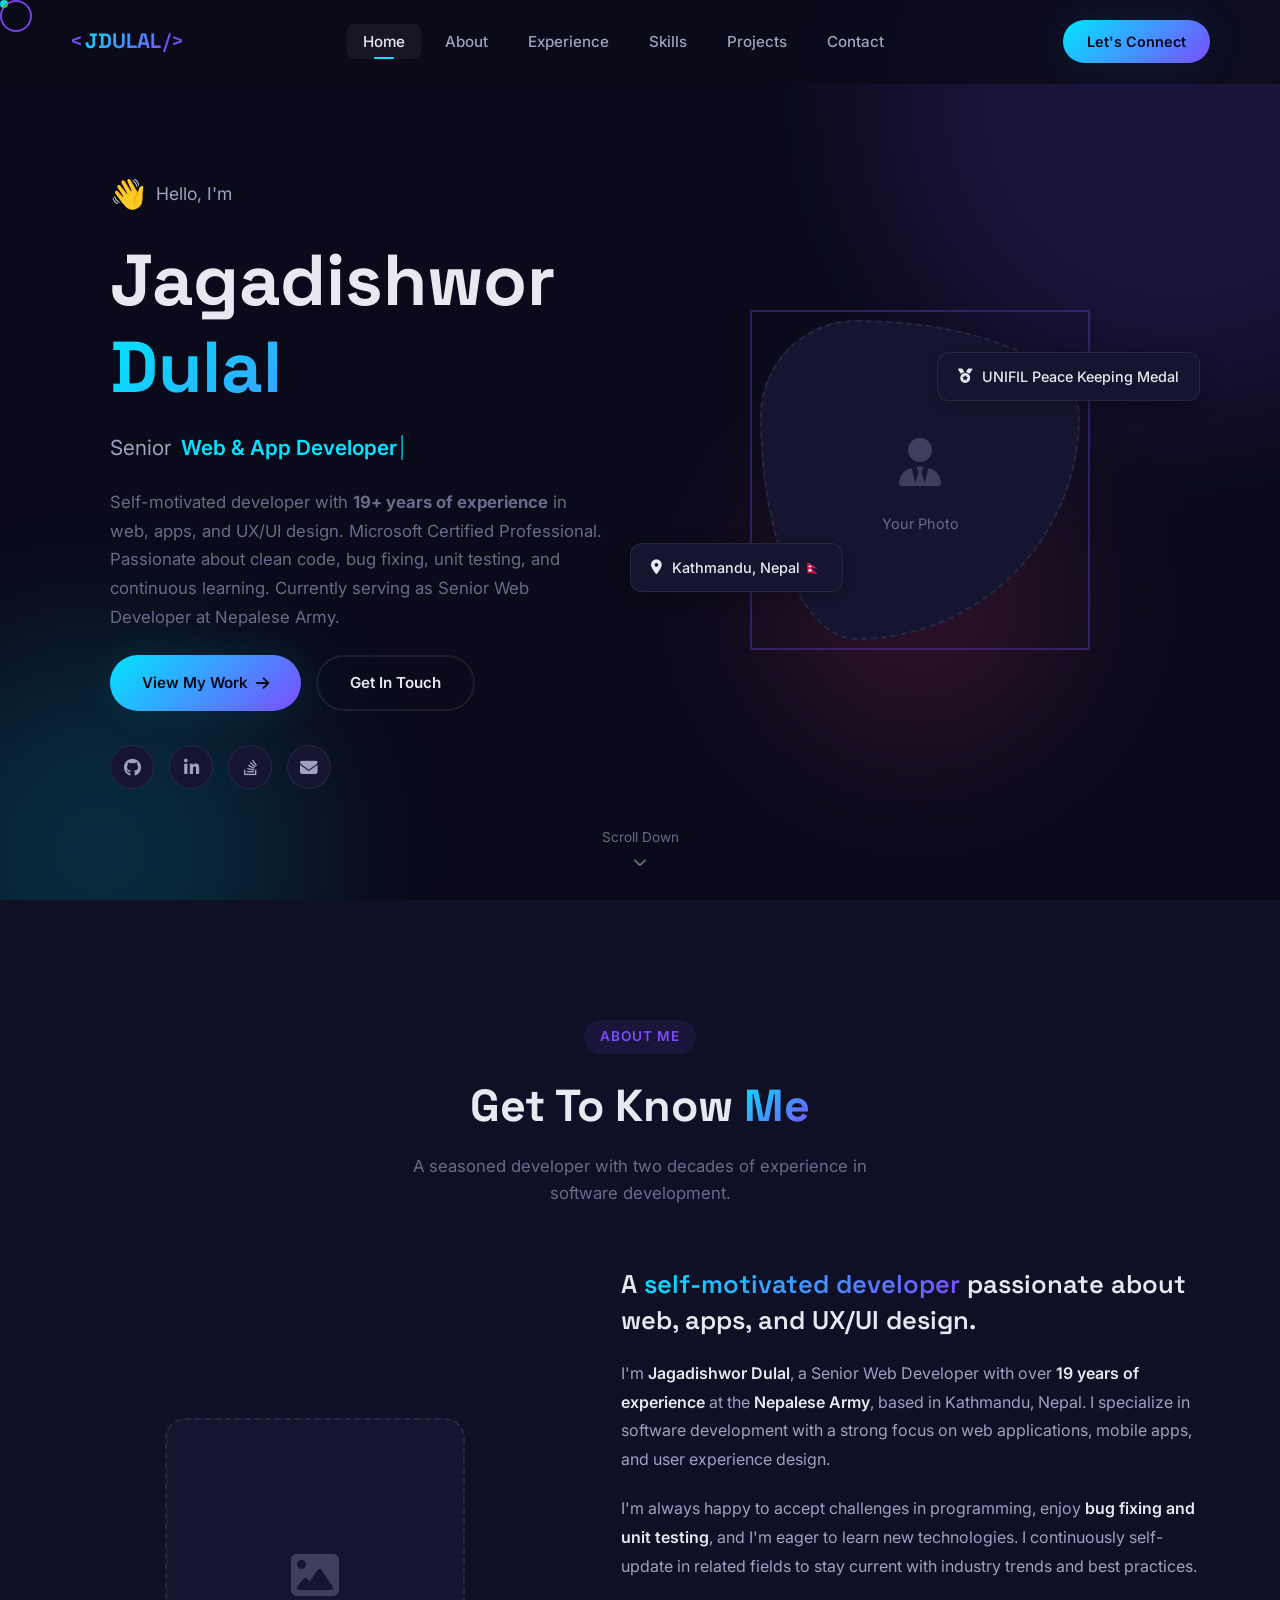
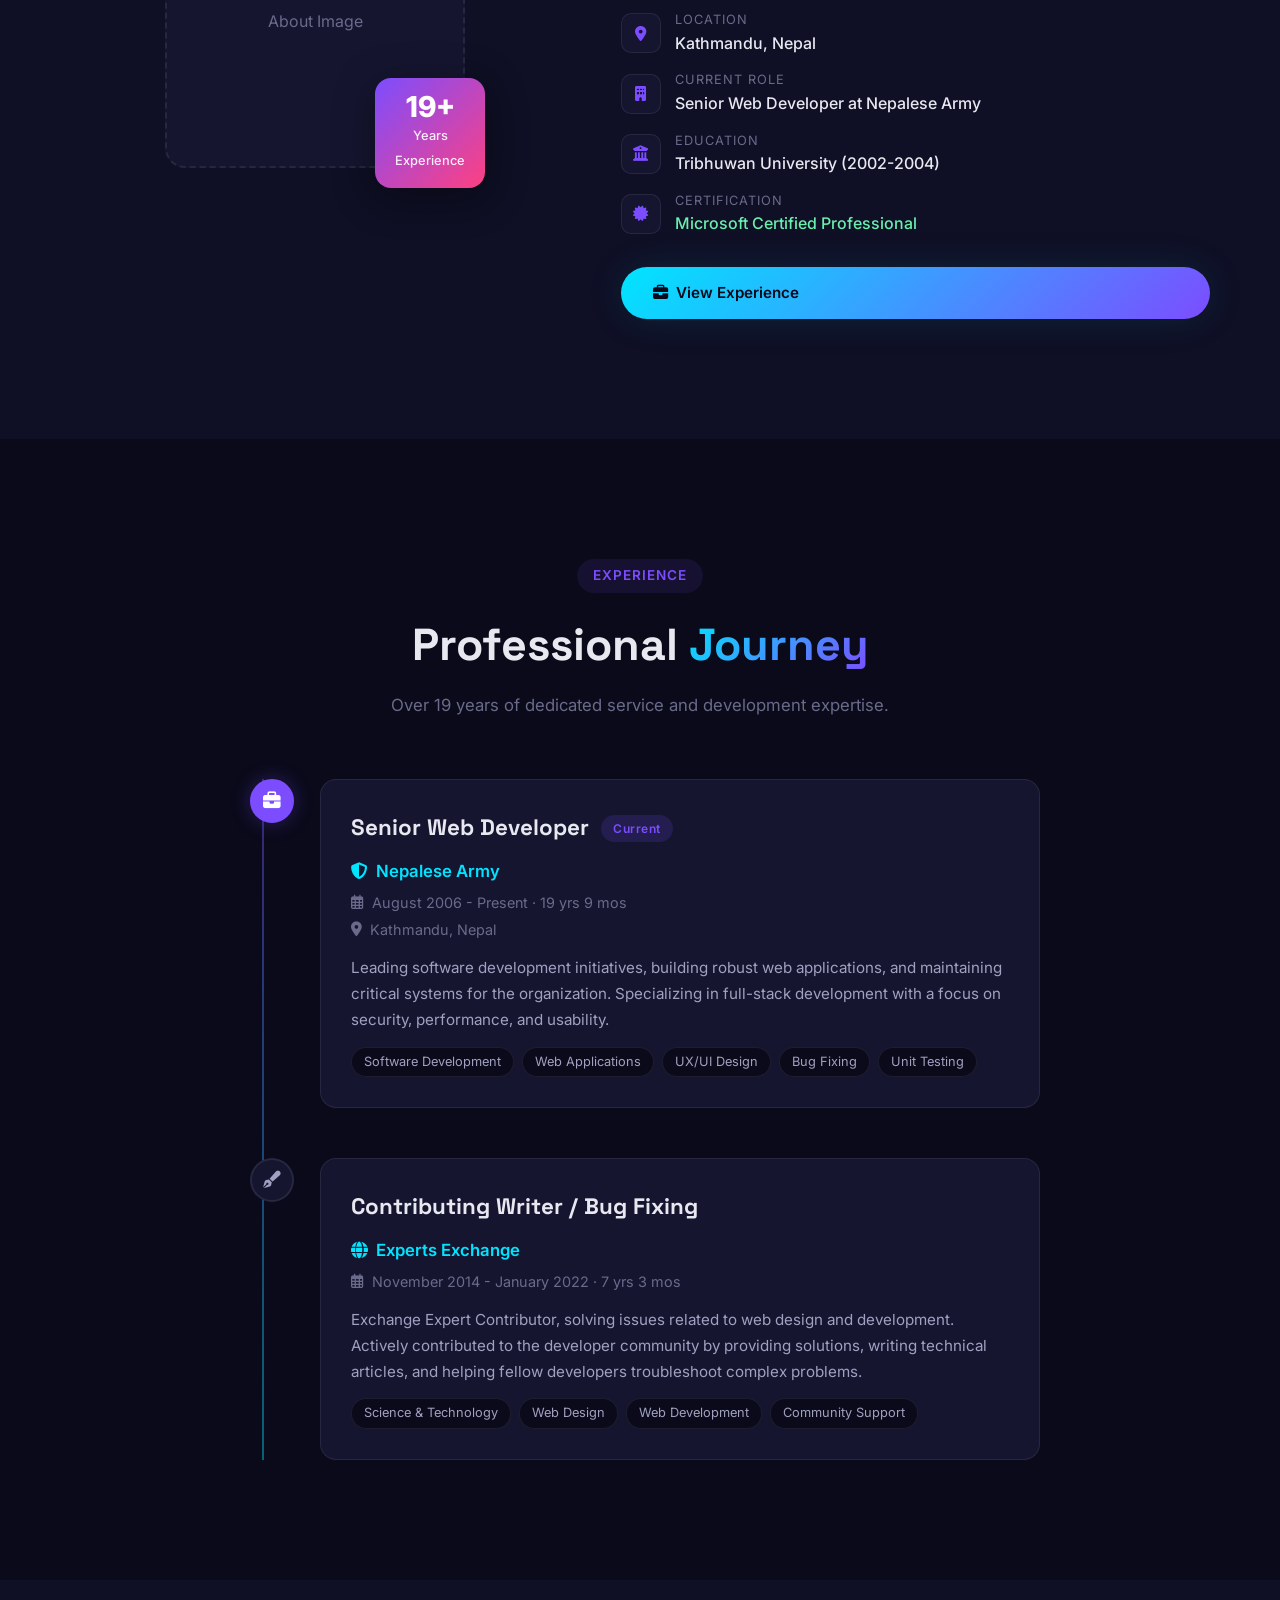
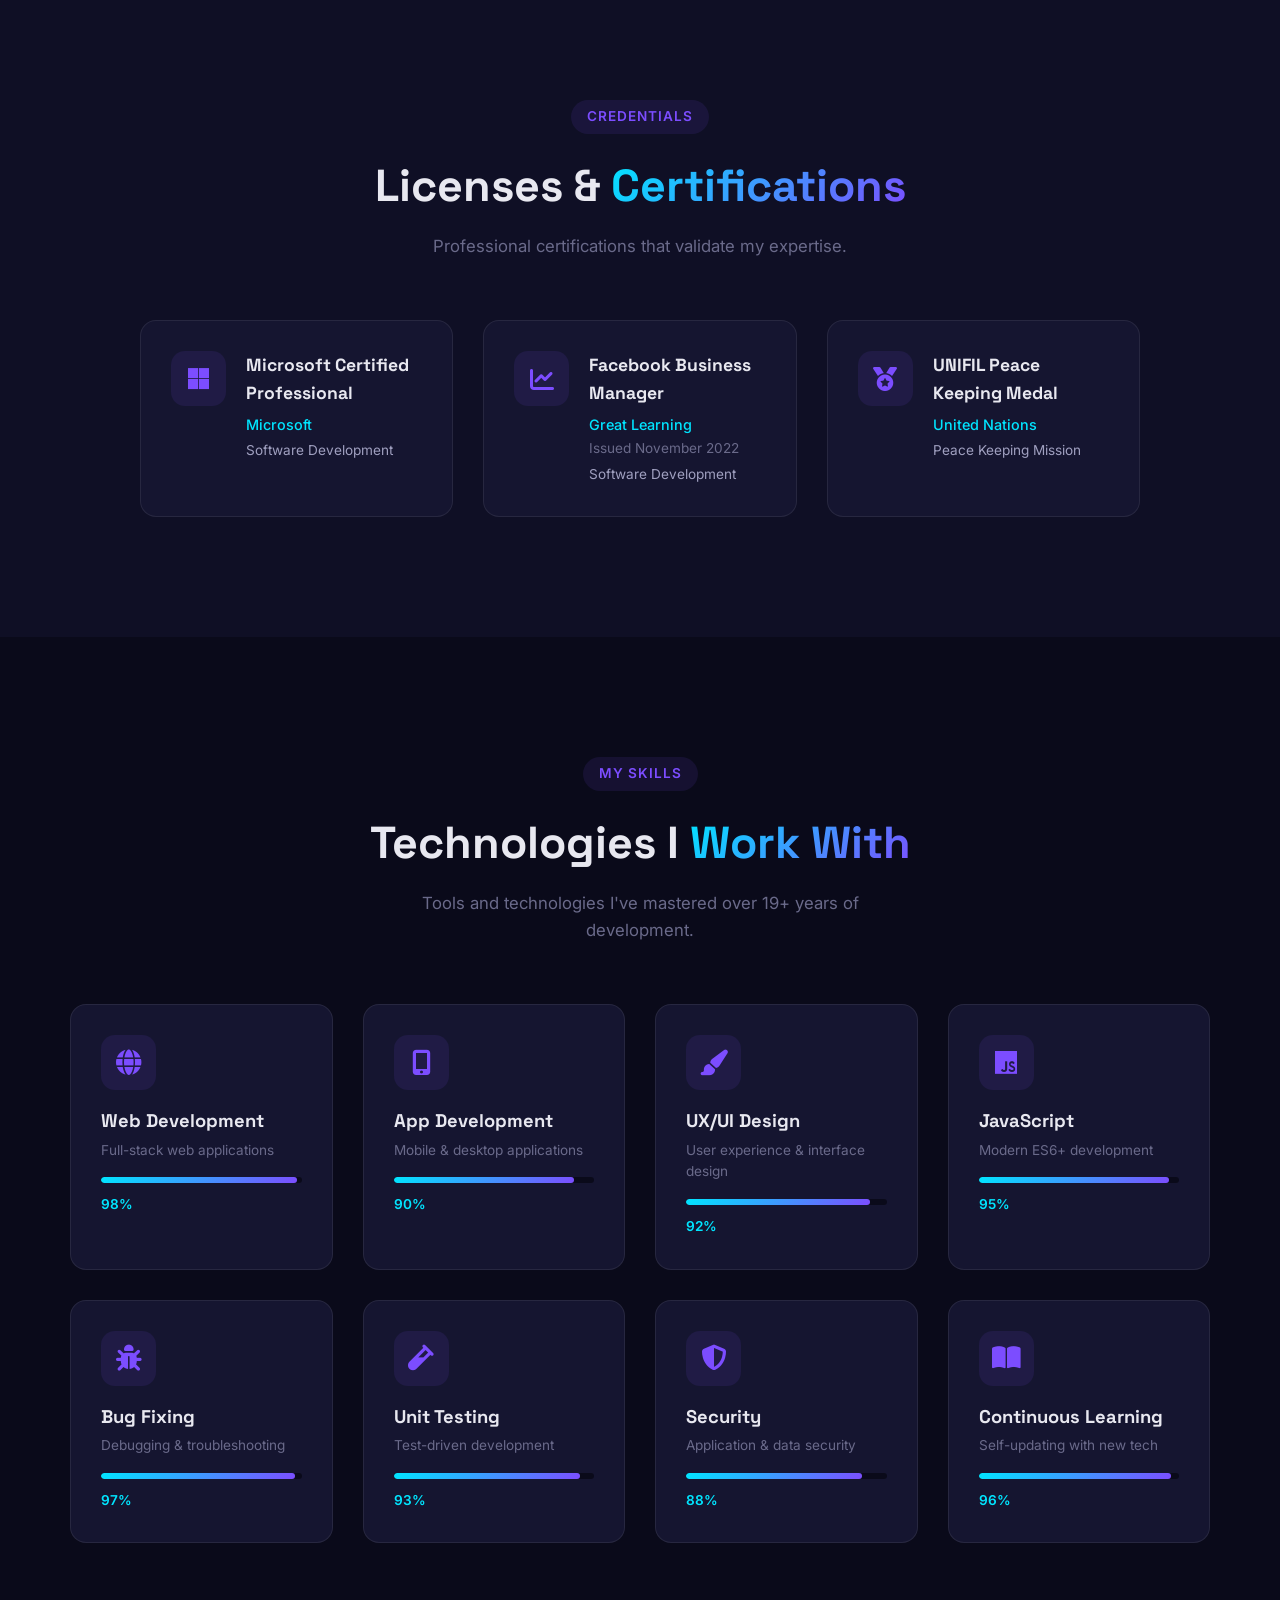
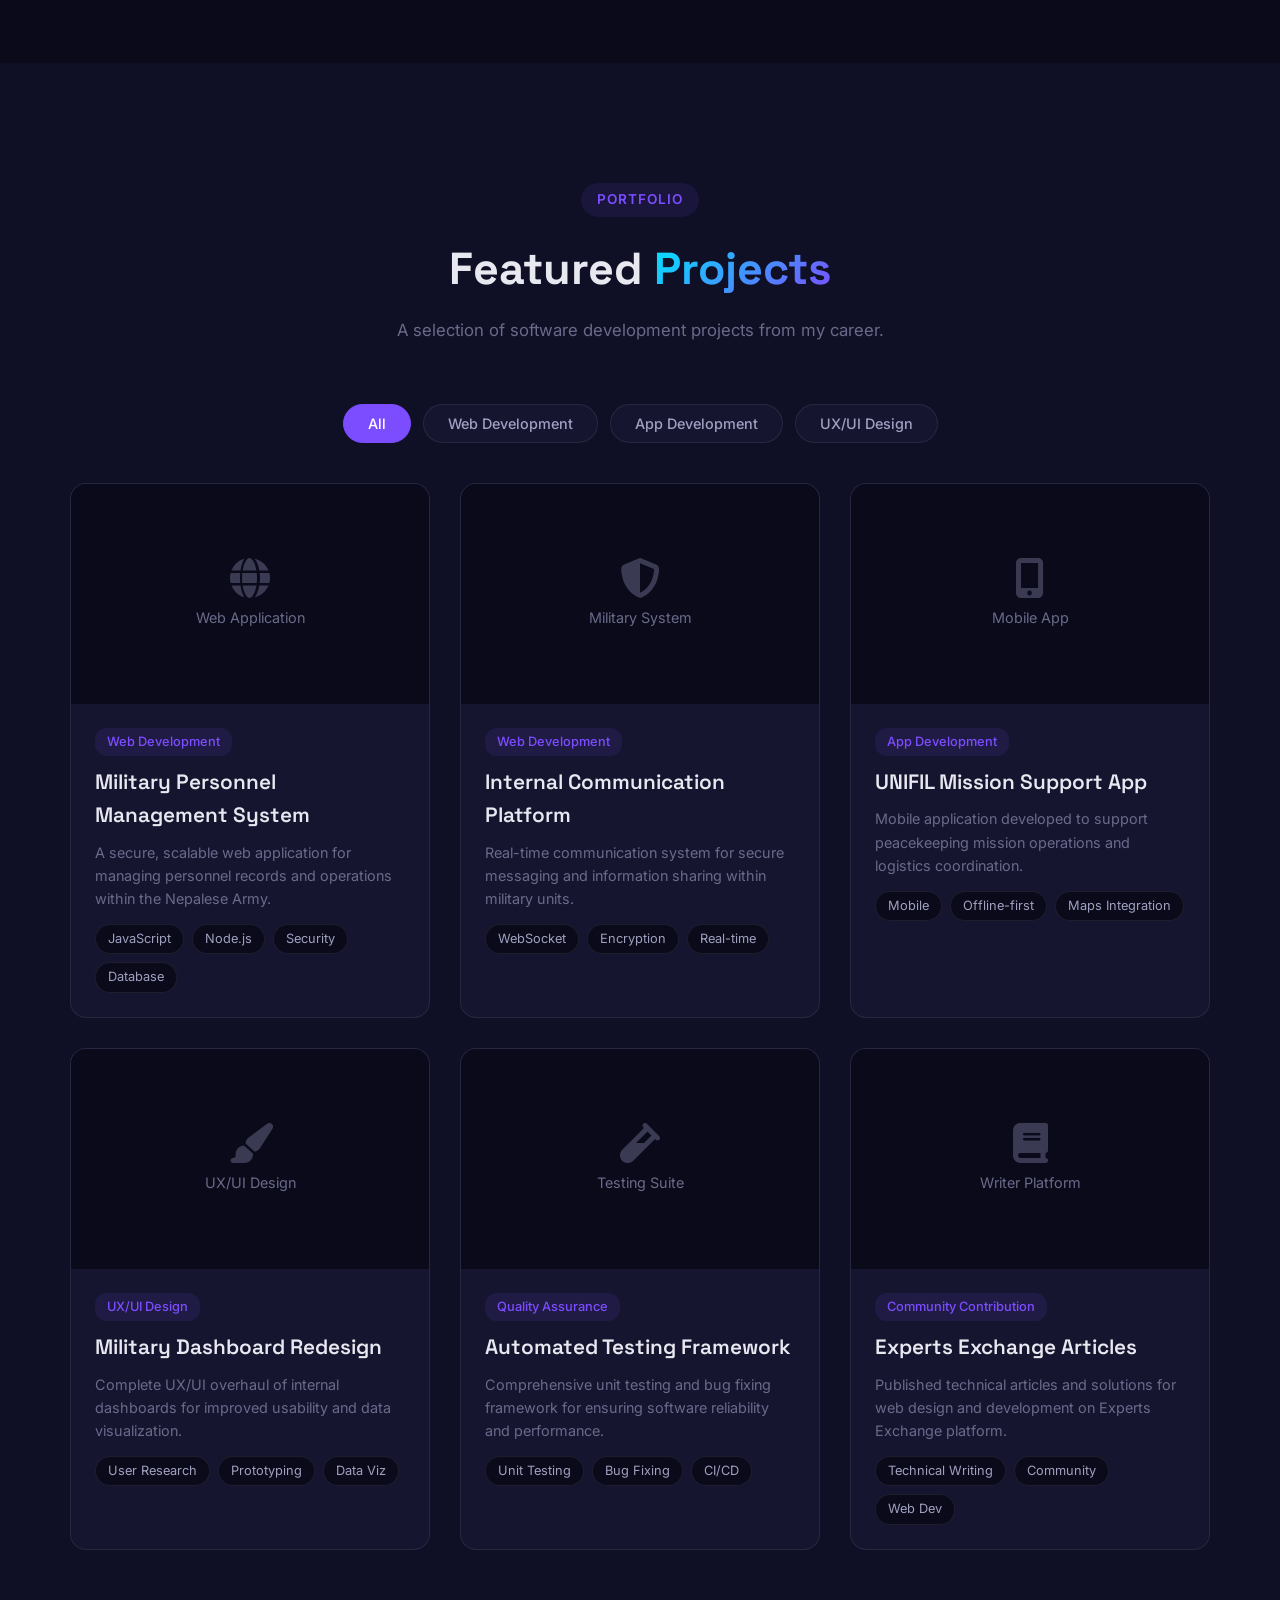
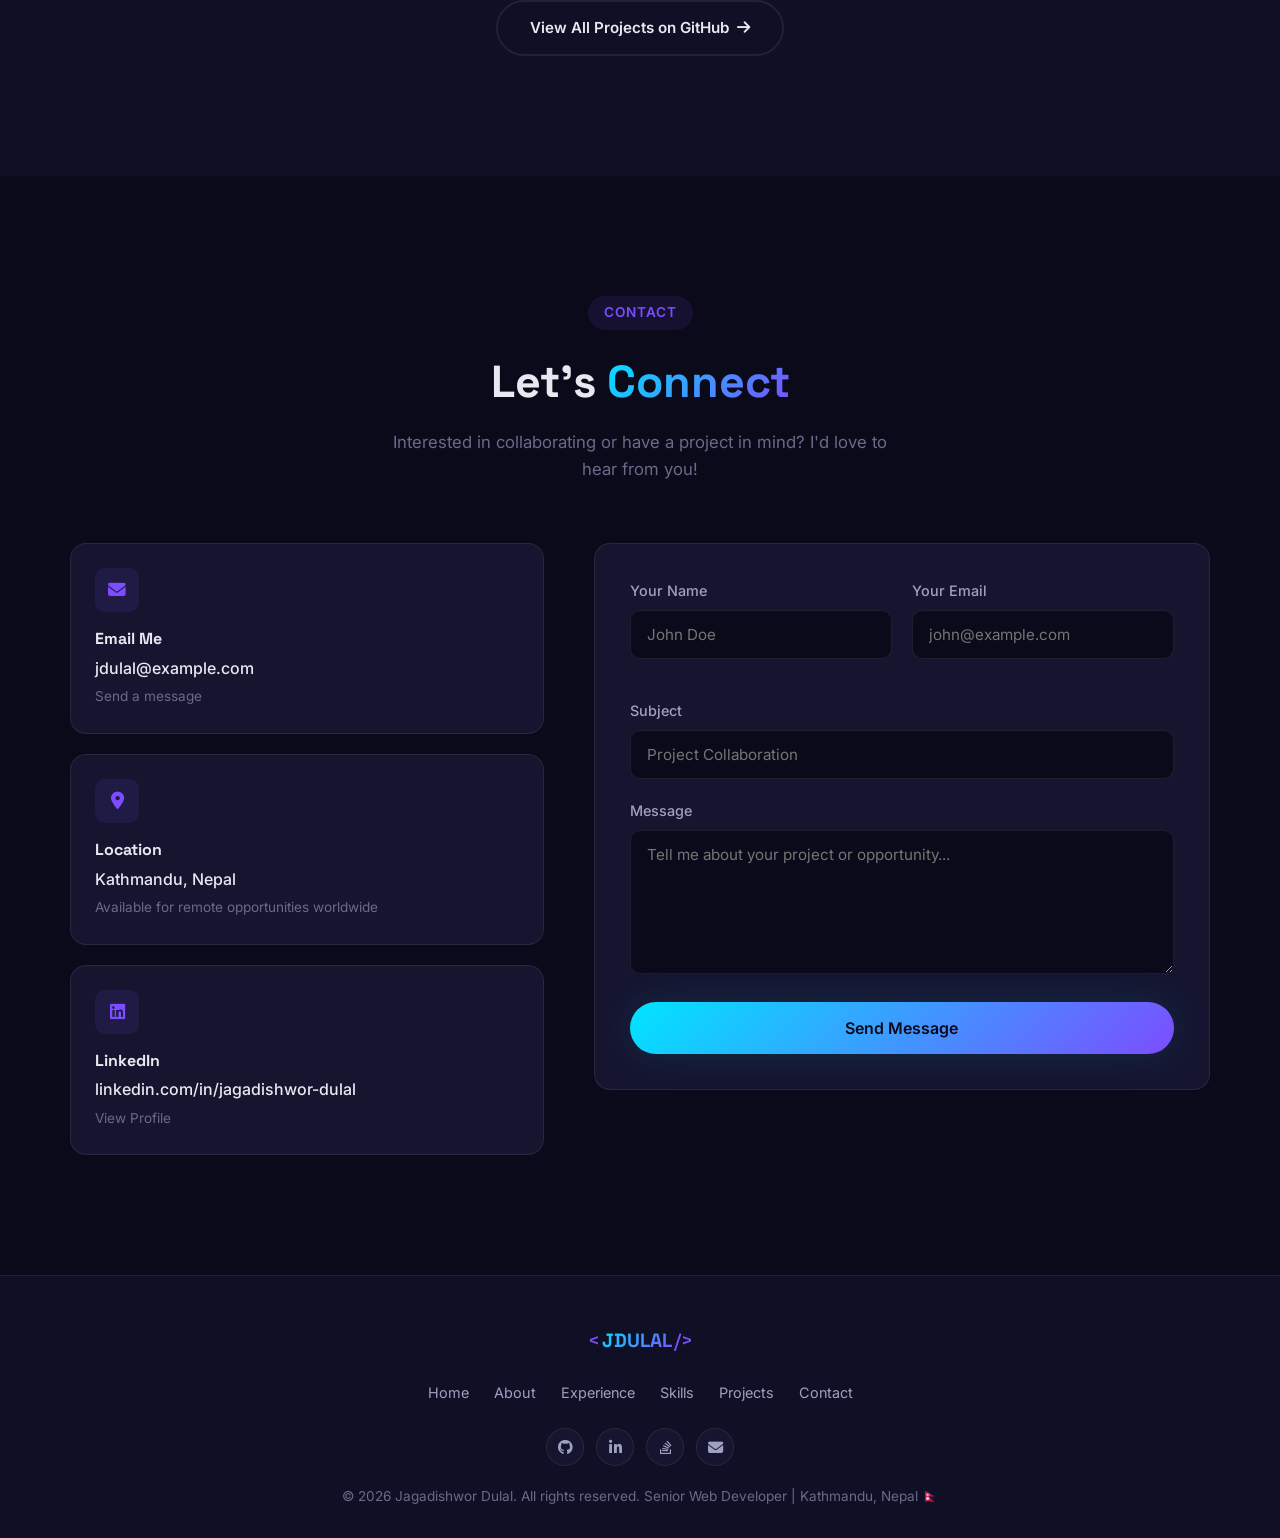
==== index.html @ dce8c9b1 "Works on going Ready for the Works" ====
<!DOCTYPE html>
<html lang="en">
<head>
    <meta charset="UTF-8">
    <meta name="viewport" content="width=device-width, initial-scale=1.0">
    
    <!-- ========== SEO META TAGS ========== -->
    <title>Jagadishwor Dulal - Senior Web Developer | Kathmandu, Nepal</title>
    <meta name="description" content="Jagadishwor Dulal is a Senior Web Developer with 19+ years of experience at Nepalese Army, specializing in web, apps, and UX/UI design. Microsoft Certified Professional. Based in Kathmandu, Nepal.">
    <meta name="keywords" content="Jagadishwor Dulal, Senior Web Developer, Nepalese Army, Kathmandu, Nepal, web developer, app developer, UX/UI design, Microsoft Certified, jdulal, JavaScript, React, bug fixing, unit testing">
    <meta name="author" content="Jagadishwor Dulal">
    <meta name="robots" content="index, follow">
    <link rel="canonical" href="https://jdulal.github.io/">

    <!-- Open Graph / Social Sharing -->
    <meta property="og:title" content="Jagadishwor Dulal - Senior Web Developer Portfolio">
    <meta property="og:description" content="19+ years experience in web & app development. Microsoft Certified Professional. Senior Web Developer at Nepalese Army. Based in Kathmandu, Nepal.">
    <meta property="og:type" content="website">
    <meta property="og:url" content="https://jdulal.github.io/">
    <meta property="og:image" content="https://jdulal.github.io/images/og-image.jpg">
    <meta property="og:image:width" content="1200">
    <meta property="og:image:height" content="630">
    <meta property="og:locale" content="en_US">

    <!-- Twitter Card -->
    <meta name="twitter:card" content="summary_large_image">
    <meta name="twitter:title" content="Jagadishwor Dulal - Senior Web Developer">
    <meta name="twitter:description" content="19+ years in web development. Microsoft Certified Professional. Open to new opportunities.">
    <meta name="twitter:image" content="https://jdulal.github.io/images/og-image.jpg">

    <!-- Favicon -->
    <link rel="icon" href="images/favicon.ico" type="image/x-icon">
    <link rel="apple-touch-icon" href="images/apple-touch-icon.png">

    <!-- Google Fonts -->
    <link rel="preconnect" href="https://fonts.googleapis.com">
    <link rel="preconnect" href="https://fonts.gstatic.com" crossorigin>
    <link href="https://fonts.googleapis.com/css2?family=Inter:wght@300;400;500;600;700;800;900&family=Space+Grotesk:wght@400;500;600;700&display=swap" rel="stylesheet">
    <!-- Font Awesome Icons -->
    <link rel="stylesheet" href="https://cdnjs.cloudflare.com/ajax/libs/font-awesome/6.5.1/css/all.min.css">
    <!-- Main Stylesheet -->
    <link rel="stylesheet" href="css/style.css">

    <!-- ========== STRUCTURED DATA (JSON-LD) ========== -->
    <script type="application/ld+json">
        {
            "@context": "https://schema.org",
            "@type": "Person",
            "name": "Jagadishwor Dulal",
            "alternateName": "jdulal",
            "jobTitle": "Senior Web Developer",
            "url": "https://jdulal.github.io",
            "sameAs": [
                "https://github.com/jdulal",
                "https://linkedin.com/in/jagadishwor-dulal"
            ],
            "description": "Self-motivated web/apps developer with 19+ years of experience at Nepalese Army. Microsoft Certified Professional specializing in web, apps, and UX/UI design.",
            "address": {
                "@type": "PostalAddress",
                "addressLocality": "Kathmandu",
                "addressCountry": "Nepal"
            },
            "alumniOf": {
                "@type": "CollegeOrUniversity",
                "name": "Tribhuwan University"
            },
            "worksFor": {
                "@type": "Organization",
                "name": "Nepalese Army"
            },
            "hasCredential": [
                {
                    "@type": "EducationalOccupationalCredential",
                    "name": "Microsoft Certified Professional"
                }
            ]
        }
    </script>
</head>
<body>
    <!-- ========== CUSTOM CURSOR ========== -->
    <div class="cursor"></div>
    <div class="cursor-follower"></div>

    <!-- ========== NAVIGATION ========== -->
    <nav class="navbar" id="navbar" aria-label="Main navigation">
        <div class="nav-container">
            <a href="#home" class="nav-logo" aria-label="Jagadishwor Dulal Portfolio Home">
                <span class="logo-bracket">&lt;</span>
                <span class="logo-text">JDULAL</span>
                <span class="logo-bracket">/&gt;</span>
            </a>
            <ul class="nav-menu" id="navMenu" role="menubar">
                <li class="nav-item" role="none"><a href="#home" class="nav-link active" role="menuitem">Home</a></li>
                <li class="nav-item" role="none"><a href="#about" class="nav-link" role="menuitem">About</a></li>
                <li class="nav-item" role="none"><a href="#experience" class="nav-link" role="menuitem">Experience</a></li>
                <li class="nav-item" role="none"><a href="#skills" class="nav-link" role="menuitem">Skills</a></li>
                <li class="nav-item" role="none"><a href="#projects" class="nav-link" role="menuitem">Projects</a></li>
                <li class="nav-item" role="none"><a href="#contact" class="nav-link" role="menuitem">Contact</a></li>
            </ul>
            <a href="#contact" class="nav-cta">Let's Connect</a>
            <div class="hamburger" id="hamburger" aria-label="Toggle menu" role="button" tabindex="0">
                <span class="bar"></span>
                <span class="bar"></span>
                <span class="bar"></span>
            </div>
        </div>
    </nav>

    <!-- ========== HERO SECTION ========== -->
    <section class="hero" id="home" aria-label="Introduction">
        <div class="hero-bg-shapes">
            <div class="shape shape-1"></div>
            <div class="shape shape-2"></div>
            <div class="shape shape-3"></div>
        </div>
        <div class="hero-container">
            <div class="hero-content">
                <div class="hero-greeting">
                    <span class="wave-emoji">👋</span> Hello, I'm
                </div>
                <h1 class="hero-title">
                    <span class="title-line">Jagadishwor</span>
                    <span class="title-accent">Dulal</span>
                </h1>
                <div class="hero-role">
                    <span class="role-prefix">Senior</span>
                    <div class="typewriter-wrapper">
                        <span class="typewriter-text" id="typewriter">Web & App Developer</span>
                        <span class="typewriter-cursor">|</span>
                    </div>
                </div>
                <p class="hero-description">
                    Self-motivated developer with <strong>19+ years of experience</strong> in web, apps, and UX/UI design. 
                    Microsoft Certified Professional. Passionate about clean code, bug fixing, unit testing, and 
                    continuous learning. Currently serving as Senior Web Developer at Nepalese Army.
                </p>
                <div class="hero-buttons">
                    <a href="#projects" class="btn btn-primary">
                        View My Work
                        <i class="fas fa-arrow-right" aria-hidden="true"></i>
                    </a>
                    <a href="#contact" class="btn btn-outline">
                        Get In Touch
                    </a>
                </div>
                <div class="hero-social">
                    <a href="https://github.com/jdulal" class="social-link" aria-label="GitHub Profile" target="_blank" rel="noopener noreferrer"><i class="fab fa-github"></i></a>
                    <a href="https://linkedin.com/in/jagadishwor-dulal" class="social-link" aria-label="LinkedIn Profile" target="_blank" rel="noopener noreferrer"><i class="fab fa-linkedin-in"></i></a>
                    <a href="https://stackoverflow.com/users/jdulal" class="social-link" aria-label="Stack Overflow Profile" target="_blank" rel="noopener noreferrer"><i class="fab fa-stack-overflow"></i></a>
                    <a href="mailto:jdulal@example.com" class="social-link" aria-label="Email"><i class="fas fa-envelope"></i></a>
                </div>
            </div>
            <div class="hero-visual">
                <div class="hero-image-wrapper">
                    <div class="hero-image-placeholder">
                        <!-- Replace with your professional photo -->
                        <div class="placeholder-icon" aria-hidden="true">
                            <i class="fas fa-user-tie"></i>
                        </div>
                        <p class="placeholder-text">Your Photo</p>
                    </div>
                    <div class="hero-image-border"></div>
                </div>
                <div class="floating-card card-1" aria-hidden="true">
                    <i class="fas fa-medal"></i>
                    <span>UNIFIL Peace Keeping Medal</span>
                </div>
                <div class="floating-card card-2" aria-hidden="true">
                    <i class="fas fa-map-marker-alt"></i>
                    <span>Kathmandu, Nepal 🇳🇵</span>
                </div>
            </div>
        </div>
        <a href="#about" class="scroll-indicator" aria-label="Scroll to About section">
            <span>Scroll Down</span>
            <i class="fas fa-chevron-down" aria-hidden="true"></i>
        </a>
    </section>

    <!-- ========== ABOUT SECTION ========== -->
    <section class="about" id="about" aria-label="About Jagadishwor Dulal">
        <div class="section-container">
            <div class="section-header">
                <span class="section-tag">About Me</span>
                <h2 class="section-title">Get To Know <span class="highlight">Me</span></h2>
                <p class="section-subtitle">A seasoned developer with two decades of experience in software development.</p>
            </div>
            <div class="about-content">
                <div class="about-visual">
                    <div class="about-image-wrapper">
                        <div class="about-image-placeholder">
                            <!-- Add your photo: <img src="images/about-me.jpg" alt="Jagadishwor Dulal - Senior Web Developer"> -->
                            <i class="fas fa-image" aria-hidden="true"></i>
                            <span>About Image</span>
                        </div>
                        <div class="about-experience-badge" aria-label="19+ years of experience">
                            <span class="exp-number">19+</span>
                            <span class="exp-label">Years<br>Experience</span>
                        </div>
                    </div>
                </div>
                <div class="about-text">
                    <h3 class="about-heading">
                        A <span class="highlight">self-motivated developer</span> passionate about web, apps, and UX/UI design.
                    </h3>
                    <p class="about-paragraph">
                        I'm <strong>Jagadishwor Dulal</strong>, a Senior Web Developer with over <strong>19 years of experience</strong> 
                        at the <strong>Nepalese Army</strong>, based in Kathmandu, Nepal. I specialize in software development 
                        with a strong focus on web applications, mobile apps, and user experience design.
                    </p>
                    <p class="about-paragraph">
                        I'm always happy to accept challenges in programming, enjoy <strong>bug fixing and unit testing</strong>, 
                        and I'm eager to learn new technologies. I continuously self-update in related fields to stay 
                        current with industry trends and best practices.
                    </p>
                    <div class="about-details">
                        <div class="detail-item">
                            <i class="fas fa-map-marker-alt" aria-hidden="true"></i>
                            <div>
                                <span class="detail-label">Location</span>
                                <span class="detail-value">Kathmandu, Nepal</span>
                            </div>
                        </div>
                        <div class="detail-item">
                            <i class="fas fa-building" aria-hidden="true"></i>
                            <div>
                                <span class="detail-label">Current Role</span>
                                <span class="detail-value">Senior Web Developer at Nepalese Army</span>
                            </div>
                        </div>
                        <div class="detail-item">
                            <i class="fas fa-university" aria-hidden="true"></i>
                            <div>
                                <span class="detail-label">Education</span>
                                <span class="detail-value">Tribhuwan University (2002-2004)</span>
                            </div>
                        </div>
                        <div class="detail-item">
                            <i class="fas fa-certificate" aria-hidden="true"></i>
                            <div>
                                <span class="detail-label">Certification</span>
                                <span class="detail-value available">Microsoft Certified Professional</span>
                            </div>
                        </div>
                    </div>
                    <a href="#experience" class="btn btn-primary">
                        <i class="fas fa-briefcase" aria-hidden="true"></i> View Experience
                    </a>
                </div>
            </div>
        </div>
    </section>

    <!-- ========== EXPERIENCE SECTION ========== -->
    <section class="experience-section" id="experience" aria-label="Professional experience">
        <div class="section-container">
            <div class="section-header">
                <span class="section-tag">Experience</span>
                <h2 class="section-title">Professional <span class="highlight">Journey</span></h2>
                <p class="section-subtitle">Over 19 years of dedicated service and development expertise.</p>
            </div>
            <div class="experience-timeline">
                <!-- Current Role -->
                <div class="timeline-item">
                    <div class="timeline-marker current">
                        <i class="fas fa-briefcase"></i>
                    </div>
                    <div class="timeline-content">
                        <div class="timeline-header">
                            <h3>Senior Web Developer</h3>
                            <span class="timeline-badge current-badge">Current</span>
                        </div>
                        <p class="timeline-company"><i class="fas fa-shield-alt"></i> Nepalese Army</p>
                        <p class="timeline-date"><i class="far fa-calendar-alt"></i> August 2006 - Present · 19 yrs 9 mos</p>
                        <p class="timeline-location"><i class="fas fa-map-marker-alt"></i> Kathmandu, Nepal</p>
                        <p class="timeline-description">
                            Leading software development initiatives, building robust web applications, 
                            and maintaining critical systems for the organization. Specializing in full-stack 
                            development with a focus on security, performance, and usability.
                        </p>
                        <div class="timeline-tags">
                            <span>Software Development</span>
                            <span>Web Applications</span>
                            <span>UX/UI Design</span>
                            <span>Bug Fixing</span>
                            <span>Unit Testing</span>
                        </div>
                    </div>
                </div>
                
                <!-- Volunteering -->
                <div class="timeline-item">
                    <div class="timeline-marker">
                        <i class="fas fa-pen-fancy"></i>
                    </div>
                    <div class="timeline-content">
                        <div class="timeline-header">
                            <h3>Contributing Writer / Bug Fixing</h3>
                        </div>
                        <p class="timeline-company"><i class="fas fa-globe"></i> Experts Exchange</p>
                        <p class="timeline-date"><i class="far fa-calendar-alt"></i> November 2014 - January 2022 · 7 yrs 3 mos</p>
                        <p class="timeline-description">
                            Exchange Expert Contributor, solving issues related to web design and development. 
                            Actively contributed to the developer community by providing solutions, writing 
                            technical articles, and helping fellow developers troubleshoot complex problems.
                        </p>
                        <div class="timeline-tags">
                            <span>Science & Technology</span>
                            <span>Web Design</span>
                            <span>Web Development</span>
                            <span>Community Support</span>
                        </div>
                    </div>
                </div>
            </div>
        </div>
    </section>

    <!-- ========== CERTIFICATIONS SECTION ========== -->
    <section class="certifications" id="certifications" aria-label="Certifications">
        <div class="section-container">
            <div class="section-header">
                <span class="section-tag">Credentials</span>
                <h2 class="section-title">Licenses & <span class="highlight">Certifications</span></h2>
                <p class="section-subtitle">Professional certifications that validate my expertise.</p>
            </div>
            <div class="cert-grid">
                <div class="cert-card">
                    <div class="cert-icon">
                        <i class="fab fa-microsoft"></i>
                    </div>
                    <div class="cert-info">
                        <h4>Microsoft Certified Professional</h4>
                        <p class="cert-issuer">Microsoft</p>
                        <p class="cert-domain">Software Development</p>
                    </div>
                </div>
                <div class="cert-card">
                    <div class="cert-icon">
                        <i class="fas fa-chart-line"></i>
                    </div>
                    <div class="cert-info">
                        <h4>Facebook Business Manager</h4>
                        <p class="cert-issuer">Great Learning</p>
                        <p class="cert-date">Issued November 2022</p>
                        <p class="cert-domain">Software Development</p>
                    </div>
                </div>
                <div class="cert-card">
                    <div class="cert-icon">
                        <i class="fas fa-medal"></i>
                    </div>
                    <div class="cert-info">
                        <h4>UNIFIL Peace Keeping Medal</h4>
                        <p class="cert-issuer">United Nations</p>
                        <p class="cert-domain">Peace Keeping Mission</p>
                    </div>
                </div>
            </div>
        </div>
    </section>

    <!-- ========== SKILLS SECTION ========== -->
    <section class="skills" id="skills" aria-label="Technical skills">
        <div class="section-container">
            <div class="section-header">
                <span class="section-tag">My Skills</span>
                <h2 class="section-title">Technologies I <span class="highlight">Work With</span></h2>
                <p class="section-subtitle">Tools and technologies I've mastered over 19+ years of development.</p>
            </div>
            <div class="skills-grid">
                <div class="skill-card">
                    <div class="skill-icon"><i class="fas fa-globe" aria-hidden="true"></i></div>
                    <h4>Web Development</h4>
                    <p>Full-stack web applications</p>
                    <div class="skill-bar"><div class="skill-fill" data-width="98%" role="progressbar" aria-valuenow="98" aria-valuemin="0" aria-valuemax="100"></div></div>
                    <span class="skill-percent">98%</span>
                </div>
                <div class="skill-card">
                    <div class="skill-icon"><i class="fas fa-mobile-alt" aria-hidden="true"></i></div>
                    <h4>App Development</h4>
                    <p>Mobile & desktop applications</p>
                    <div class="skill-bar"><div class="skill-fill" data-width="90%" role="progressbar" aria-valuenow="90" aria-valuemin="0" aria-valuemax="100"></div></div>
                    <span class="skill-percent">90%</span>
                </div>
                <div class="skill-card">
                    <div class="skill-icon"><i class="fas fa-paint-brush" aria-hidden="true"></i></div>
                    <h4>UX/UI Design</h4>
                    <p>User experience & interface design</p>
                    <div class="skill-bar"><div class="skill-fill" data-width="92%" role="progressbar" aria-valuenow="92" aria-valuemin="0" aria-valuemax="100"></div></div>
                    <span class="skill-percent">92%</span>
                </div>
                <div class="skill-card">
                    <div class="skill-icon"><i class="fab fa-js" aria-hidden="true"></i></div>
                    <h4>JavaScript</h4>
                    <p>Modern ES6+ development</p>
                    <div class="skill-bar"><div class="skill-fill" data-width="95%" role="progressbar" aria-valuenow="95" aria-valuemin="0" aria-valuemax="100"></div></div>
                    <span class="skill-percent">95%</span>
                </div>
                <div class="skill-card">
                    <div class="skill-icon"><i class="fas fa-bug" aria-hidden="true"></i></div>
                    <h4>Bug Fixing</h4>
                    <p>Debugging & troubleshooting</p>
                    <div class="skill-bar"><div class="skill-fill" data-width="97%" role="progressbar" aria-valuenow="97" aria-valuemin="0" aria-valuemax="100"></div></div>
                    <span class="skill-percent">97%</span>
                </div>
                <div class="skill-card">
                    <div class="skill-icon"><i class="fas fa-vial" aria-hidden="true"></i></div>
                    <h4>Unit Testing</h4>
                    <p>Test-driven development</p>
                    <div class="skill-bar"><div class="skill-fill" data-width="93%" role="progressbar" aria-valuenow="93" aria-valuemin="0" aria-valuemax="100"></div></div>
                    <span class="skill-percent">93%</span>
                </div>
                <div class="skill-card">
                    <div class="skill-icon"><i class="fas fa-shield-alt" aria-hidden="true"></i></div>
                    <h4>Security</h4>
                    <p>Application & data security</p>
                    <div class="skill-bar"><div class="skill-fill" data-width="88%" role="progressbar" aria-valuenow="88" aria-valuemin="0" aria-valuemax="100"></div></div>
                    <span class="skill-percent">88%</span>
                </div>
                <div class="skill-card">
                    <div class="skill-icon"><i class="fas fa-book-open" aria-hidden="true"></i></div>
                    <h4>Continuous Learning</h4>
                    <p>Self-updating with new tech</p>
                    <div class="skill-bar"><div class="skill-fill" data-width="96%" role="progressbar" aria-valuenow="96" aria-valuemin="0" aria-valuemax="100"></div></div>
                    <span class="skill-percent">96%</span>
                </div>
            </div>
        </div>
    </section>

    <!-- ========== PROJECTS SECTION ========== -->
    <section class="projects" id="projects" aria-label="Featured projects">
        <div class="section-container">
            <div class="section-header">
                <span class="section-tag">Portfolio</span>
                <h2 class="section-title">Featured <span class="highlight">Projects</span></h2>
                <p class="section-subtitle">A selection of software development projects from my career.</p>
            </div>
            <div class="project-filters" role="tablist" aria-label="Filter projects">
                <button class="filter-btn active" data-filter="all" role="tab" aria-selected="true">All</button>
                <button class="filter-btn" data-filter="web" role="tab" aria-selected="false">Web Development</button>
                <button class="filter-btn" data-filter="app" role="tab" aria-selected="false">App Development</button>
                <button class="filter-btn" data-filter="design" role="tab" aria-selected="false">UX/UI Design</button>
            </div>
            <div class="projects-grid">
                <!-- Project 1 -->
                <div class="project-card" data-category="web">
                    <div class="project-image">
                        <div class="project-placeholder">
                            <i class="fas fa-globe" aria-hidden="true"></i>
                            <span>Web Application</span>
                        </div>
                        <div class="project-overlay">
                            <div class="overlay-links">
                                <a href="https://github.com/jdulal" class="overlay-link" title="View on GitHub" target="_blank" rel="noopener noreferrer"><i class="fab fa-github"></i></a>
                                <a href="#" class="overlay-link" title="Live Demo"><i class="fas fa-external-link-alt"></i></a>
                            </div>
                        </div>
                    </div>
                    <div class="project-info">
                        <span class="project-category">Web Development</span>
                        <h3 class="project-title">Military Personnel Management System</h3>
                        <p class="project-desc">A secure, scalable web application for managing personnel records and operations within the Nepalese Army.</p>
                        <div class="project-tags">
                            <span>JavaScript</span><span>Node.js</span><span>Security</span><span>Database</span>
                        </div>
                    </div>
                </div>
                <!-- Project 2 -->
                <div class="project-card" data-category="web">
                    <div class="project-image">
                        <div class="project-placeholder">
                            <i class="fas fa-shield-alt" aria-hidden="true"></i>
                            <span>Military System</span>
                        </div>
                        <div class="project-overlay">
                            <div class="overlay-links">
                                <a href="https://github.com/jdulal" class="overlay-link" title="View on GitHub" target="_blank" rel="noopener noreferrer"><i class="fab fa-github"></i></a>
                            </div>
                        </div>
                    </div>
                    <div class="project-info">
                        <span class="project-category">Web Development</span>
                        <h3 class="project-title">Internal Communication Platform</h3>
                        <p class="project-desc">Real-time communication system for secure messaging and information sharing within military units.</p>
                        <div class="project-tags">
                            <span>WebSocket</span><span>Encryption</span><span>Real-time</span>
                        </div>
                    </div>
                </div>
                <!-- Project 3 -->
                <div class="project-card" data-category="app">
                    <div class="project-image">
                        <div class="project-placeholder">
                            <i class="fas fa-mobile-alt" aria-hidden="true"></i>
                            <span>Mobile App</span>
                        </div>
                        <div class="project-overlay">
                            <div class="overlay-links">
                                <a href="https://github.com/jdulal" class="overlay-link" title="View on GitHub" target="_blank" rel="noopener noreferrer"><i class="fab fa-github"></i></a>
                            </div>
                        </div>
                    </div>
                    <div class="project-info">
                        <span class="project-category">App Development</span>
                        <h3 class="project-title">UNIFIL Mission Support App</h3>
                        <p class="project-desc">Mobile application developed to support peacekeeping mission operations and logistics coordination.</p>
                        <div class="project-tags">
                            <span>Mobile</span><span>Offline-first</span><span>Maps Integration</span>
                        </div>
                    </div>
                </div>
                <!-- Project 4 -->
                <div class="project-card" data-category="design">
                    <div class="project-image">
                        <div class="project-placeholder">
                            <i class="fas fa-paint-brush" aria-hidden="true"></i>
                            <span>UX/UI Design</span>
                        </div>
                        <div class="project-overlay">
                            <div class="overlay-links">
                                <a href="https://github.com/jdulal" class="overlay-link" title="View on GitHub" target="_blank" rel="noopener noreferrer"><i class="fab fa-github"></i></a>
                            </div>
                        </div>
                    </div>
                    <div class="project-info">
                        <span class="project-category">UX/UI Design</span>
                        <h3 class="project-title">Military Dashboard Redesign</h3>
                        <p class="project-desc">Complete UX/UI overhaul of internal dashboards for improved usability and data visualization.</p>
                        <div class="project-tags">
                            <span>User Research</span><span>Prototyping</span><span>Data Viz</span>
                        </div>
                    </div>
                </div>
                <!-- Project 5 -->
                <div class="project-card" data-category="web">
                    <div class="project-image">
                        <div class="project-placeholder">
                            <i class="fas fa-vial" aria-hidden="true"></i>
                            <span>Testing Suite</span>
                        </div>
                        <div class="project-overlay">
                            <div class="overlay-links">
                                <a href="https://github.com/jdulal" class="overlay-link" title="View on GitHub" target="_blank" rel="noopener noreferrer"><i class="fab fa-github"></i></a>
                            </div>
                        </div>
                    </div>
                    <div class="project-info">
                        <span class="project-category">Quality Assurance</span>
                        <h3 class="project-title">Automated Testing Framework</h3>
                        <p class="project-desc">Comprehensive unit testing and bug fixing framework for ensuring software reliability and performance.</p>
                        <div class="project-tags">
                            <span>Unit Testing</span><span>Bug Fixing</span><span>CI/CD</span>
                        </div>
                    </div>
                </div>
                <!-- Project 6 -->
                <div class="project-card" data-category="app">
                    <div class="project-image">
                        <div class="project-placeholder">
                            <i class="fas fa-book" aria-hidden="true"></i>
                            <span>Writer Platform</span>
                        </div>
                        <div class="project-overlay">
                            <div class="overlay-links">
                                <a href="https://github.com/jdulal" class="overlay-link" title="View on GitHub" target="_blank" rel="noopener noreferrer"><i class="fab fa-github"></i></a>
                                <a href="https://rdsrc.us/otWNh0" class="overlay-link" title="View Articles" target="_blank" rel="noopener noreferrer"><i class="fas fa-external-link-alt"></i></a>
                            </div>
                        </div>
                    </div>
                    <div class="project-info">
                        <span class="project-category">Community Contribution</span>
                        <h3 class="project-title">Experts Exchange Articles</h3>
                        <p class="project-desc">Published technical articles and solutions for web design and development on Experts Exchange platform.</p>
                        <div class="project-tags">
                            <span>Technical Writing</span><span>Community</span><span>Web Dev</span>
                        </div>
                    </div>
                </div>
            </div>
            <div class="projects-cta">
                <a href="https://github.com/jdulal" class="btn btn-outline" target="_blank" rel="noopener noreferrer">View All Projects on GitHub <i class="fas fa-arrow-right" aria-hidden="true"></i></a>
            </div>
        </div>
    </section>

    <!-- ========== CONTACT SECTION ========== -->
    <section class="contact" id="contact" aria-label="Contact Jagadishwor Dulal">
        <div class="section-container">
            <div class="section-header">
                <span class="section-tag">Contact</span>
                <h2 class="section-title">Let's <span class="highlight">Connect</span></h2>
                <p class="section-subtitle">Interested in collaborating or have a project in mind? I'd love to hear from you!</p>
            </div>
            <div class="contact-content">
                <div class="contact-info-cards">
                    <div class="contact-card">
                        <div class="contact-card-icon"><i class="fas fa-envelope" aria-hidden="true"></i></div>
                        <h4>Email Me</h4>
                        <p>jdulal@example.com</p>
                        <a href="mailto:jdulal@example.com">Send a message</a>
                    </div>
                    <div class="contact-card">
                        <div class="contact-card-icon"><i class="fas fa-map-marker-alt" aria-hidden="true"></i></div>
                        <h4>Location</h4>
                        <p>Kathmandu, Nepal</p>
                        <span>Available for remote opportunities worldwide</span>
                    </div>
                    <div class="contact-card">
                        <div class="contact-card-icon"><i class="fab fa-linkedin" aria-hidden="true"></i></div>
                        <h4>LinkedIn</h4>
                        <p>linkedin.com/in/jagadishwor-dulal</p>
                        <a href="https://linkedin.com/in/jagadishwor-dulal" target="_blank" rel="noopener noreferrer">View Profile</a>
                    </div>
                </div>
                <form class="contact-form" id="contactForm" aria-label="Contact form">
                    <div class="form-row">
                        <div class="form-group">
                            <label for="name">Your Name</label>
                            <input type="text" id="name" name="name" placeholder="John Doe" required autocomplete="name">
                        </div>
                        <div class="form-group">
                            <label for="email">Your Email</label>
                            <input type="email" id="email" name="email" placeholder="john@example.com" required autocomplete="email">
                        </div>
                    </div>
                    <div class="form-group">
                        <label for="subject">Subject</label>
                        <input type="text" id="subject" name="subject" placeholder="Project Collaboration" required>
                    </div>
                    <div class="form-group">
                        <label for="message">Message</label>
                        <textarea id="message" name="message" rows="6" placeholder="Tell me about your project or opportunity..." required></textarea>
                    </div>
                    <button type="submit" class="btn btn-primary btn-submit">
                        <span class="btn-text">Send Message</span>
                        <span class="btn-loading"><i class="fas fa-spinner fa-spin" aria-hidden="true"></i> Sending...</span>
                        <span class="btn-success"><i class="fas fa-check" aria-hidden="true"></i> Sent Successfully!</span>
                    </button>
                </form>
            </div>
        </div>
    </section>

    <!-- ========== FOOTER ========== -->
    <footer class="footer" role="contentinfo">
        <div class="footer-container">
            <a href="#home" class="footer-logo" aria-label="Back to top">
                <span class="logo-bracket">&lt;</span>
                <span class="logo-text">JDULAL</span>
                <span class="logo-bracket">/&gt;</span>
            </a>
            <div class="footer-links">
                <a href="#home">Home</a>
                <a href="#about">About</a>
                <a href="#experience">Experience</a>
                <a href="#skills">Skills</a>
                <a href="#projects">Projects</a>
                <a href="#contact">Contact</a>
            </div>
            <div class="footer-social">
                <a href="https://github.com/jdulal" aria-label="GitHub Profile" target="_blank" rel="noopener noreferrer"><i class="fab fa-github"></i></a>
                <a href="https://linkedin.com/in/jagadishwor-dulal" aria-label="LinkedIn Profile" target="_blank" rel="noopener noreferrer"><i class="fab fa-linkedin-in"></i></a>
                <a href="https://stackoverflow.com/users/jdulal" aria-label="Stack Overflow Profile" target="_blank" rel="noopener noreferrer"><i class="fab fa-stack-overflow"></i></a>
                <a href="mailto:jdulal@example.com" aria-label="Email"><i class="fas fa-envelope"></i></a>
            </div>
            <p class="footer-copy">&copy; 2026 Jagadishwor Dulal. All rights reserved. Senior Web Developer | Kathmandu, Nepal 🇳🇵</p>
        </div>
    </footer>

    <!-- ========== BACK TO TOP BUTTON ========== -->
    <a href="#home" class="back-to-top" id="backToTop" aria-label="Back to top">
        <i class="fas fa-arrow-up" aria-hidden="true"></i>
    </a>

    <!-- Main JavaScript -->
    <script src="js/main.js"></script>
</body>
</html>
---- css/style.css ----
/* ========== RESET & BASE STYLES ========== */
*,
*::before,
*::after {
    margin: 0;
    padding: 0;
    box-sizing: border-box;
}

:root {
    /* Color Palette */
    --bg-primary: #0a0a1a;
    --bg-secondary: #0f0f25;
    --bg-card: #151530;
    --bg-card-hover: #1a1a3e;
    --text-primary: #e8e8f0;
    --text-secondary: #a0a0c0;
    --text-muted: #6a6a8a;
    --accent-cyan: #00e5ff;
    --accent-purple: #7c4dff;
    --accent-pink: #ff4081;
    --accent-green: #69f0ae;
    --gradient-primary: linear-gradient(135deg, var(--accent-cyan), var(--accent-purple));
    --gradient-accent: linear-gradient(135deg, var(--accent-purple), var(--accent-pink));
    --gradient-bg: linear-gradient(135deg, var(--bg-primary), var(--bg-secondary));

    /* Typography */
    --font-primary: 'Inter', -apple-system, BlinkMacSystemFont, sans-serif;
    --font-display: 'Space Grotesk', 'Inter', sans-serif;

    /* Spacing */
    --section-padding: 120px 0;
    --container-width: 1200px;

    /* Borders & Shadows */
    --border-radius: 16px;
    --border-radius-sm: 8px;
    --border-color: rgba(255, 255, 255, 0.08);
    --shadow-sm: 0 4px 20px rgba(0, 0, 0, 0.3);
    --shadow-md: 0 8px 40px rgba(0, 0, 0, 0.4);
    --shadow-glow: 0 0 40px rgba(0, 229, 255, 0.1);

    /* Transitions */
    --transition-fast: 0.2s cubic-bezier(0.4, 0, 0.2, 1);
    --transition-smooth: 0.3s cubic-bezier(0.4, 0, 0.2, 1);
    --transition-bounce: 0.5s cubic-bezier(0.68, -0.55, 0.265, 1.55);
}

html {
    scroll-behavior: smooth;
    font-size: 16px;
    -webkit-font-smoothing: antialiased;
    -moz-osx-font-smoothing: grayscale;
}

body {
    font-family: var(--font-primary);
    background: var(--bg-primary);
    color: var(--text-primary);
    line-height: 1.6;
    overflow-x: hidden;
    cursor: none;
}

/* Custom cursor for desktop */
@media (hover: hover) and (pointer: fine) {
    .cursor {
        width: 8px;
        height: 8px;
        background: var(--accent-cyan);
        border-radius: 50%;
        position: fixed;
        pointer-events: none;
        z-index: 9999;
        mix-blend-mode: difference;
        transition: transform 0.1s ease;
    }

    .cursor-follower {
        width: 32px;
        height: 32px;
        border: 2px solid var(--accent-purple);
        border-radius: 50%;
        position: fixed;
        pointer-events: none;
        z-index: 9998;
        transition: all 0.15s ease;
        mix-blend-mode: difference;
    }

    a:hover~.cursor,
    button:hover~.cursor {
        transform: scale(1.5);
    }

    a:hover~.cursor-follower,
    button:hover~.cursor-follower {
        transform: scale(1.3);
        background: rgba(124, 77, 255, 0.1);
    }
}

/* ========== SCROLLBAR ========== */
::-webkit-scrollbar {
    width: 8px;
}

::-webkit-scrollbar-track {
    background: var(--bg-primary);
}

::-webkit-scrollbar-thumb {
    background: var(--accent-purple);
    border-radius: 10px;
}

::-webkit-scrollbar-thumb:hover {
    background: var(--accent-cyan);
}

/* ========== NAVIGATION ========== */
.navbar {
    position: fixed;
    top: 0;
    left: 0;
    right: 0;
    z-index: 1000;
    padding: 20px 0;
    transition: var(--transition-smooth);
    backdrop-filter: blur(10px);
    background: rgba(10, 10, 26, 0.8);
    border-bottom: 1px solid transparent;
}

.navbar.scrolled {
    padding: 15px 0;
    background: rgba(10, 10, 26, 0.95);
    border-bottom-color: var(--border-color);
    box-shadow: var(--shadow-sm);
}

.nav-container {
    max-width: var(--container-width);
    margin: 0 auto;
    padding: 0 30px;
    display: flex;
    justify-content: space-between;
    align-items: center;
}

.nav-logo {
    text-decoration: none;
    font-family: var(--font-display);
    font-weight: 700;
    font-size: 1.3rem;
    color: var(--text-primary);
    display: flex;
    align-items: center;
    gap: 2px;
    transition: var(--transition-fast);
}

.nav-logo:hover {
    color: var(--accent-cyan);
    transform: scale(1.05);
}

.logo-bracket {
    color: var(--accent-purple);
    font-weight: 500;
}

.logo-text {
    background: var(--gradient-primary);
    -webkit-background-clip: text;
    -webkit-text-fill-color: transparent;
    background-clip: text;
    font-weight: 800;
}

.nav-menu {
    display: flex;
    list-style: none;
    gap: 8px;
}

.nav-link {
    text-decoration: none;
    color: var(--text-secondary);
    font-size: 0.95rem;
    font-weight: 500;
    padding: 8px 16px;
    border-radius: 8px;
    transition: var(--transition-fast);
    position: relative;
}

.nav-link::after {
    content: '';
    position: absolute;
    bottom: 0;
    left: 50%;
    transform: translateX(-50%) scaleX(0);
    width: 20px;
    height: 2px;
    background: var(--accent-cyan);
    border-radius: 2px;
    transition: transform 0.3s ease;
}

.nav-link:hover,
.nav-link.active {
    color: var(--text-primary);
    background: rgba(255, 255, 255, 0.05);
}

.nav-link.active::after,
.nav-link:hover::after {
    transform: translateX(-50%) scaleX(1);
}

.nav-cta {
    background: var(--gradient-primary);
    color: var(--bg-primary);
    padding: 10px 24px;
    border-radius: 25px;
    text-decoration: none;
    font-weight: 600;
    font-size: 0.9rem;
    transition: var(--transition-smooth);
    box-shadow: var(--shadow-glow);
}

.nav-cta:hover {
    transform: translateY(-2px);
    box-shadow: 0 8px 30px rgba(0, 229, 255, 0.3);
}

/* Hamburger */
.hamburger {
    display: none;
    flex-direction: column;
    gap: 5px;
    cursor: pointer;
    padding: 5px;
    z-index: 1001;
}

.bar {
    width: 25px;
    height: 3px;
    background: var(--text-primary);
    border-radius: 3px;
    transition: var(--transition-smooth);
}

.hamburger.active .bar:nth-child(1) {
    transform: rotate(45deg) translate(6px, 6px);
}

.hamburger.active .bar:nth-child(2) {
    opacity: 0;
}

.hamburger.active .bar:nth-child(3) {
    transform: rotate(-45deg) translate(6px, -6px);
}

@media (max-width: 768px) {
    .nav-menu {
        position: fixed;
        top: 0;
        right: -100%;
        width: 280px;
        height: 100vh;
        background: var(--bg-secondary);
        flex-direction: column;
        padding: 100px 30px 30px;
        transition: 0.4s ease;
        border-left: 1px solid var(--border-color);
        box-shadow: var(--shadow-md);
    }

    .nav-menu.active {
        right: 0;
    }

    .hamburger {
        display: flex;
    }

    .nav-cta {
        display: none;
    }
}

/* ========== HERO SECTION ========== */
.hero {
    min-height: 100vh;
    display: flex;
    align-items: center;
    position: relative;
    overflow: hidden;
    padding: 120px 0 60px;
}

.hero-bg-shapes {
    position: absolute;
    inset: 0;
    pointer-events: none;
}

.shape {
    position: absolute;
    border-radius: 50%;
    filter: blur(80px);
    opacity: 0.15;
    animation: float 20s infinite ease-in-out;
}

.shape-1 {
    width: 600px;
    height: 600px;
    background: var(--accent-purple);
    top: -200px;
    right: -200px;
}

.shape-2 {
    width: 400px;
    height: 400px;
    background: var(--accent-cyan);
    bottom: -150px;
    left: -100px;
    animation-delay: -7s;
}

.shape-3 {
    width: 300px;
    height: 300px;
    background: var(--accent-pink);
    top: 50%;
    left: 60%;
    animation-delay: -14s;
}

@keyframes float {

    0%,
    100% {
        transform: translate(0, 0) scale(1);
    }

    25% {
        transform: translate(50px, -50px) scale(1.1);
    }

    50% {
        transform: translate(-30px, 30px) scale(0.9);
    }

    75% {
        transform: translate(-50px, -30px) scale(1.05);
    }
}

.hero-container {
    max-width: var(--container-width);
    margin: 0 auto;
    padding: 0 30px;
    display: grid;
    grid-template-columns: 1fr 1fr;
    gap: 60px;
    align-items: center;
    position: relative;
    z-index: 1;
}

.hero-content {
    display: flex;
    flex-direction: column;
    gap: 24px;
}

.hero-greeting {
    font-size: 1.1rem;
    color: var(--text-secondary);
    display: flex;
    align-items: center;
    gap: 10px;
}

.wave-emoji {
    font-size: 1.8rem;
    animation: wave 2s infinite;
    display: inline-block;
}

@keyframes wave {

    0%,
    100% {
        transform: rotate(0deg);
    }

    25% {
        transform: rotate(20deg);
    }

    50% {
        transform: rotate(-10deg);
    }

    75% {
        transform: rotate(15deg);
    }
}

.hero-title {
    font-family: var(--font-display);
    font-size: clamp(3rem, 6vw, 4.5rem);
    font-weight: 800;
    line-height: 1.1;
    display: flex;
    flex-direction: column;
    gap: 8px;
}

.title-line {
    display: block;
}

.title-accent {
    background: var(--gradient-primary);
    -webkit-background-clip: text;
    -webkit-text-fill-color: transparent;
    background-clip: text;
    display: inline-block;
}

.hero-role {
    font-size: 1.3rem;
    color: var(--text-secondary);
    display: flex;
    align-items: center;
    gap: 10px;
    flex-wrap: wrap;
}

.role-prefix {
    font-weight: 400;
}

.typewriter-wrapper {
    display: inline-flex;
    align-items: center;
}

.typewriter-text {
    font-weight: 600;
    color: var(--accent-cyan);
}

.typewriter-cursor {
    color: var(--accent-cyan);
    font-weight: 300;
    animation: blink 0.8s infinite;
    margin-left: 2px;
}

@keyframes blink {

    0%,
    100% {
        opacity: 1;
    }

    50% {
        opacity: 0;
    }
}

.hero-description {
    color: var(--text-muted);
    font-size: 1.05rem;
    max-width: 500px;
    line-height: 1.7;
}

.hero-buttons {
    display: flex;
    gap: 15px;
    flex-wrap: wrap;
}

.btn {
    display: inline-flex;
    align-items: center;
    gap: 8px;
    padding: 14px 32px;
    border-radius: 30px;
    font-weight: 600;
    font-size: 0.95rem;
    text-decoration: none;
    transition: var(--transition-smooth);
    border: none;
    cursor: pointer;
    font-family: var(--font-primary);
    position: relative;
    overflow: hidden;
}

.btn-primary {
    background: var(--gradient-primary);
    color: var(--bg-primary);
    box-shadow: var(--shadow-glow);
}

.btn-primary:hover {
    transform: translateY(-3px);
    box-shadow: 0 10px 40px rgba(0, 229, 255, 0.3);
}

.btn-outline {
    background: transparent;
    color: var(--text-primary);
    border: 2px solid var(--border-color);
}

.btn-outline:hover {
    border-color: var(--accent-cyan);
    color: var(--accent-cyan);
    transform: translateY(-3px);
}

.hero-social {
    display: flex;
    gap: 15px;
    margin-top: 10px;
}

.social-link {
    width: 44px;
    height: 44px;
    border-radius: 50%;
    background: var(--bg-card);
    border: 1px solid var(--border-color);
    display: flex;
    align-items: center;
    justify-content: center;
    color: var(--text-secondary);
    text-decoration: none;
    font-size: 1.1rem;
    transition: var(--transition-smooth);
}

.social-link:hover {
    background: var(--accent-purple);
    color: white;
    border-color: var(--accent-purple);
    transform: translateY(-3px);
    box-shadow: 0 10px 30px rgba(124, 77, 255, 0.3);
}

/* Hero Visual */
.hero-visual {
    display: flex;
    align-items: center;
    justify-content: center;
    position: relative;
}

.hero-image-wrapper {
    position: relative;
    width: 320px;
    height: 320px;
}

.hero-image-placeholder {
    width: 100%;
    height: 100%;
    border-radius: 30% 70% 70% 30% / 30% 30% 70% 70%;
    background: var(--bg-card);
    border: 2px dashed var(--border-color);
    display: flex;
    flex-direction: column;
    align-items: center;
    justify-content: center;
    color: var(--text-muted);
    font-size: 0.9rem;
    overflow: hidden;
    position: relative;
    animation: morphing 8s infinite;
}

.hero-image-placeholder img {
    width: 100%;
    height: 100%;
    object-fit: cover;
}

@keyframes morphing {

    0%,
    100% {
        border-radius: 30% 70% 70% 30% / 30% 30% 70% 70%;
    }

    25% {
        border-radius: 58% 42% 75% 25% / 76% 46% 54% 24%;
    }

    50% {
        border-radius: 50% 50% 33% 67% / 55% 27% 73% 45%;
    }

    75% {
        border-radius: 33% 67% 58% 42% / 63% 68% 32% 37%;
    }
}

.placeholder-icon {
    font-size: 3rem;
    margin-bottom: 10px;
    opacity: 0.5;
}

.hero-image-border {
    position: absolute;
    inset: -10px;
    border: 2px solid var(--accent-purple);
    border-radius: inherit;
    animation: morphing 8s infinite;
    opacity: 0.3;
}

.floating-card {
    position: absolute;
    background: var(--bg-card);
    border: 1px solid var(--border-color);
    border-radius: 12px;
    padding: 12px 20px;
    display: flex;
    align-items: center;
    gap: 10px;
    font-size: 0.9rem;
    font-weight: 500;
    color: var(--text-primary);
    box-shadow: var(--shadow-sm);
    animation: floatCard 6s infinite ease-in-out;
}

.card-1 {
    top: 10%;
    right: -30px;
    animation-delay: 0s;
}

.card-2 {
    bottom: 15%;
    left: -40px;
    animation-delay: -3s;
}

@keyframes floatCard {

    0%,
    100% {
        transform: translateY(0);
    }

    50% {
        transform: translateY(-15px);
    }
}

.scroll-indicator {
    position: absolute;
    bottom: 30px;
    left: 50%;
    transform: translateX(-50%);
    display: flex;
    flex-direction: column;
    align-items: center;
    gap: 8px;
    color: var(--text-muted);
    text-decoration: none;
    font-size: 0.85rem;
    animation: bounce 2s infinite;
    z-index: 2;
}

@keyframes bounce {

    0%,
    20%,
    50%,
    80%,
    100% {
        transform: translateX(-50%) translateY(0);
    }

    40% {
        transform: translateX(-50%) translateY(-10px);
    }

    60% {
        transform: translateX(-50%) translateY(-5px);
    }
}

@media (max-width: 968px) {
    .hero-container {
        grid-template-columns: 1fr;
        text-align: center;
    }

    .hero-content {
        align-items: center;
    }

    .hero-visual {
        order: -1;
    }

    .hero-image-wrapper {
        width: 250px;
        height: 250px;
    }

    .floating-card {
        display: none;
    }
}

/* ========== SECTION STYLES ========== */
.section-container {
    max-width: var(--container-width);
    margin: 0 auto;
    padding: 0 30px;
}

.section-header {
    text-align: center;
    margin-bottom: 60px;
}

.section-tag {
    display: inline-block;
    padding: 6px 16px;
    background: rgba(124, 77, 255, 0.1);
    color: var(--accent-purple);
    border-radius: 20px;
    font-size: 0.85rem;
    font-weight: 600;
    letter-spacing: 1px;
    text-transform: uppercase;
    margin-bottom: 16px;
}

.section-title {
    font-family: var(--font-display);
    font-size: clamp(2rem, 4vw, 2.8rem);
    font-weight: 700;
    margin-bottom: 12px;
}

.highlight {
    background: var(--gradient-primary);
    -webkit-background-clip: text;
    -webkit-text-fill-color: transparent;
    background-clip: text;
}

.section-subtitle {
    color: var(--text-muted);
    font-size: 1.05rem;
    max-width: 500px;
    margin: 0 auto;
}

/* ========== ABOUT SECTION ========== */
.about {
    padding: var(--section-padding);
    background: var(--bg-secondary);
}

.about-content {
    display: grid;
    grid-template-columns: 1fr 1.2fr;
    gap: 60px;
    align-items: center;
}

.about-visual {
    display: flex;
    justify-content: center;
}

.about-image-wrapper {
    position: relative;
    width: 300px;
    height: 350px;
}

.about-image-placeholder {
    width: 100%;
    height: 100%;
    border-radius: 20px;
    background: var(--bg-card);
    border: 2px dashed var(--border-color);
    display: flex;
    flex-direction: column;
    align-items: center;
    justify-content: center;
    color: var(--text-muted);
    overflow: hidden;
}

.about-image-placeholder img {
    width: 100%;
    height: 100%;
    object-fit: cover;
}

.about-image-placeholder i {
    font-size: 3rem;
    margin-bottom: 10px;
    opacity: 0.5;
}

.about-experience-badge {
    position: absolute;
    bottom: -20px;
    right: -20px;
    background: var(--gradient-accent);
    color: white;
    border-radius: 16px;
    padding: 15px 20px;
    text-align: center;
    box-shadow: var(--shadow-md);
}

.exp-number {
    display: block;
    font-size: 1.8rem;
    font-weight: 800;
    line-height: 1;
}

.exp-label {
    font-size: 0.8rem;
    font-weight: 500;
    opacity: 0.9;
}

.about-text {
    display: flex;
    flex-direction: column;
    gap: 20px;
}

.about-heading {
    font-family: var(--font-display);
    font-size: 1.6rem;
    font-weight: 600;
    line-height: 1.4;
}

.about-paragraph {
    color: var(--text-secondary);
    line-height: 1.8;
}

.about-paragraph strong {
    color: var(--text-primary);
    font-weight: 600;
}

.about-details {
    display: flex;
    flex-direction: column;
    gap: 14px;
    margin: 10px 0;
}

.detail-item {
    display: flex;
    align-items: center;
    gap: 14px;
}

.detail-item i {
    width: 40px;
    height: 40px;
    background: var(--bg-card);
    border: 1px solid var(--border-color);
    border-radius: 10px;
    display: flex;
    align-items: center;
    justify-content: center;
    color: var(--accent-purple);
    font-size: 0.95rem;
}

.detail-label {
    display: block;
    font-size: 0.8rem;
    color: var(--text-muted);
    text-transform: uppercase;
    letter-spacing: 1px;
}

.detail-value {
    font-weight: 500;
}

.detail-value.available {
    color: var(--accent-green);
}

@media (max-width: 768px) {
    .about-content {
        grid-template-columns: 1fr;
    }

    .about-visual {
        order: -1;
    }

    .about-image-wrapper {
        width: 250px;
        height: 300px;
    }
}

/* ========== SKILLS SECTION ========== */
.skills {
    padding: var(--section-padding);
}

.skills-grid {
    display: grid;
    grid-template-columns: repeat(auto-fit, minmax(260px, 1fr));
    gap: 30px;
}

.skill-card {
    background: var(--bg-card);
    border: 1px solid var(--border-color);
    border-radius: var(--border-radius);
    padding: 30px;
    transition: var(--transition-smooth);
    position: relative;
    overflow: hidden;
}

.skill-card::before {
    content: '';
    position: absolute;
    top: 0;
    left: 0;
    right: 0;
    height: 3px;
    background: var(--gradient-primary);
    transform: scaleX(0);
    transition: transform 0.4s ease;
    transform-origin: left;
}

.skill-card:hover {
    background: var(--bg-card-hover);
    border-color: rgba(255, 255, 255, 0.15);
    transform: translateY(-5px);
    box-shadow: var(--shadow-md);
}

.skill-card:hover::before {
    transform: scaleX(1);
}

.skill-icon {
    width: 55px;
    height: 55px;
    background: rgba(124, 77, 255, 0.1);
    border-radius: 14px;
    display: flex;
    align-items: center;
    justify-content: center;
    font-size: 1.6rem;
    color: var(--accent-purple);
    margin-bottom: 16px;
    transition: var(--transition-smooth);
}

.skill-card:hover .skill-icon {
    background: var(--accent-purple);
    color: white;
    transform: scale(1.05);
}

.skill-card h4 {
    font-family: var(--font-display);
    font-size: 1.15rem;
    margin-bottom: 4px;
}

.skill-card p {
    color: var(--text-muted);
    font-size: 0.85rem;
    margin-bottom: 16px;
}

.skill-bar {
    width: 100%;
    height: 6px;
    background: var(--bg-primary);
    border-radius: 10px;
    overflow: hidden;
    margin-bottom: 8px;
}

.skill-fill {
    height: 100%;
    background: var(--gradient-primary);
    border-radius: 10px;
    width: 0;
    transition: width 1.5s ease;
}

.skill-percent {
    font-size: 0.85rem;
    font-weight: 600;
    color: var(--accent-cyan);
}

/* ========== PROJECTS SECTION ========== */
.projects {
    padding: var(--section-padding);
    background: var(--bg-secondary);
}

.project-filters {
    display: flex;
    justify-content: center;
    gap: 12px;
    margin-bottom: 40px;
    flex-wrap: wrap;
}

.filter-btn {
    padding: 10px 24px;
    background: var(--bg-card);
    border: 1px solid var(--border-color);
    border-radius: 25px;
    color: var(--text-secondary);
    font-size: 0.9rem;
    font-weight: 500;
    cursor: pointer;
    transition: var(--transition-smooth);
    font-family: var(--font-primary);
}

.filter-btn:hover,
.filter-btn.active {
    background: var(--accent-purple);
    color: white;
    border-color: var(--accent-purple);
}

.projects-grid {
    display: grid;
    grid-template-columns: repeat(auto-fit, minmax(320px, 1fr));
    gap: 30px;
}

.project-card {
    background: var(--bg-card);
    border: 1px solid var(--border-color);
    border-radius: var(--border-radius);
    overflow: hidden;
    transition: var(--transition-smooth);
}

.project-card:hover {
    transform: translateY(-8px);
    box-shadow: var(--shadow-md);
    border-color: rgba(255, 255, 255, 0.2);
}

.project-image {
    height: 220px;
    position: relative;
    overflow: hidden;
}

.project-placeholder {
    width: 100%;
    height: 100%;
    background: var(--bg-primary);
    display: flex;
    flex-direction: column;
    align-items: center;
    justify-content: center;
    color: var(--text-muted);
    font-size: 0.9rem;
}

.project-placeholder img {
    width: 100%;
    height: 100%;
    object-fit: cover;
}

.project-placeholder i {
    font-size: 2.5rem;
    margin-bottom: 8px;
    opacity: 0.5;
}

.project-overlay {
    position: absolute;
    inset: 0;
    background: rgba(10, 10, 26, 0.85);
    display: flex;
    align-items: center;
    justify-content: center;
    gap: 15px;
    opacity: 0;
    transition: var(--transition-smooth);
}

.project-card:hover .project-overlay {
    opacity: 1;
}

.overlay-link {
    width: 48px;
    height: 48px;
    background: var(--accent-purple);
    color: white;
    border-radius: 50%;
    display: flex;
    align-items: center;
    justify-content: center;
    text-decoration: none;
    font-size: 1.1rem;
    transition: var(--transition-fast);
}

.overlay-link:hover {
    background: white;
    color: var(--accent-purple);
    transform: scale(1.1);
}

.project-info {
    padding: 24px;
}

.project-category {
    display: inline-block;
    padding: 4px 12px;
    background: rgba(124, 77, 255, 0.1);
    color: var(--accent-purple);
    border-radius: 12px;
    font-size: 0.8rem;
    font-weight: 500;
    margin-bottom: 10px;
}

.project-title {
    font-family: var(--font-display);
    font-size: 1.3rem;
    font-weight: 600;
    margin-bottom: 8px;
}

.project-desc {
    color: var(--text-muted);
    font-size: 0.9rem;
    line-height: 1.6;
    margin-bottom: 14px;
}

.project-tags {
    display: flex;
    flex-wrap: wrap;
    gap: 8px;
}

.project-tags span {
    padding: 4px 12px;
    background: var(--bg-primary);
    border: 1px solid var(--border-color);
    border-radius: 15px;
    font-size: 0.8rem;
    color: var(--text-secondary);
}

.projects-cta {
    text-align: center;
    margin-top: 50px;
}

/* ========== CONTACT SECTION ========== */
.contact {
    padding: var(--section-padding);
}

.contact-content {
    display: grid;
    grid-template-columns: 1fr 1.3fr;
    gap: 50px;
    align-items: start;
}

.contact-info-cards {
    display: flex;
    flex-direction: column;
    gap: 20px;
}

.contact-card {
    background: var(--bg-card);
    border: 1px solid var(--border-color);
    border-radius: var(--border-radius);
    padding: 24px;
    transition: var(--transition-smooth);
}

.contact-card:hover {
    border-color: rgba(255, 255, 255, 0.2);
    transform: translateY(-3px);
}

.contact-card-icon {
    width: 44px;
    height: 44px;
    background: rgba(124, 77, 255, 0.1);
    border-radius: 10px;
    display: flex;
    align-items: center;
    justify-content: center;
    color: var(--accent-purple);
    font-size: 1.1rem;
    margin-bottom: 14px;
}

.contact-card h4 {
    font-family: var(--font-display);
    margin-bottom: 4px;
}

.contact-card p {
    color: var(--text-primary);
    font-weight: 500;
    margin-bottom: 2px;
}

.contact-card span,
.contact-card a {
    color: var(--text-muted);
    font-size: 0.85rem;
    text-decoration: none;
}

.contact-card a:hover {
    color: var(--accent-cyan);
}

.contact-form {
    background: var(--bg-card);
    border: 1px solid var(--border-color);
    border-radius: var(--border-radius);
    padding: 35px;
}

.form-row {
    display: grid;
    grid-template-columns: 1fr 1fr;
    gap: 20px;
    margin-bottom: 20px;
}

.form-group {
    margin-bottom: 20px;
}

.form-group label {
    display: block;
    margin-bottom: 8px;
    font-size: 0.9rem;
    font-weight: 500;
    color: var(--text-secondary);
}

.form-group input,
.form-group textarea {
    width: 100%;
    padding: 14px 16px;
    background: var(--bg-primary);
    border: 1px solid var(--border-color);
    border-radius: 10px;
    color: var(--text-primary);
    font-family: var(--font-primary);
    font-size: 0.95rem;
    transition: var(--transition-fast);
    outline: none;
}

.form-group input:focus,
.form-group textarea:focus {
    border-color: var(--accent-purple);
    box-shadow: 0 0 0 3px rgba(124, 77, 255, 0.1);
}

.form-group textarea {
    resize: vertical;
    min-height: 120px;
}

.btn-submit {
    width: 100%;
    justify-content: center;
    font-size: 1rem;
    padding: 16px;
}

.btn-submit .btn-loading,
.btn-submit .btn-success {
    display: none;
}

.btn-submit.loading .btn-text {
    display: none;
}

.btn-submit.loading .btn-loading {
    display: flex;
    align-items: center;
    gap: 8px;
}

.btn-submit.success .btn-text,
.btn-submit.success .btn-loading {
    display: none;
}

.btn-submit.success .btn-success {
    display: flex;
    align-items: center;
    gap: 8px;
}

@media (max-width: 768px) {
    .contact-content {
        grid-template-columns: 1fr;
    }

    .form-row {
        grid-template-columns: 1fr;
    }
}

/* ========== FOOTER ========== */
.footer {
    background: var(--bg-secondary);
    border-top: 1px solid var(--border-color);
    padding: 50px 0 30px;
}

.footer-container {
    max-width: var(--container-width);
    margin: 0 auto;
    padding: 0 30px;
    text-align: center;
}

.footer-logo {
    text-decoration: none;
    font-family: var(--font-display);
    font-weight: 700;
    font-size: 1.2rem;
    color: var(--text-primary);
    display: inline-flex;
    align-items: center;
    gap: 2px;
    margin-bottom: 24px;
}

.footer-links {
    display: flex;
    justify-content: center;
    gap: 25px;
    margin-bottom: 24px;
    flex-wrap: wrap;
}

.footer-links a {
    color: var(--text-secondary);
    text-decoration: none;
    font-size: 0.9rem;
    transition: var(--transition-fast);
}

.footer-links a:hover {
    color: var(--accent-cyan);
}

.footer-social {
    display: flex;
    justify-content: center;
    gap: 12px;
    margin-bottom: 20px;
}

.footer-social a {
    width: 38px;
    height: 38px;
    background: var(--bg-card);
    border: 1px solid var(--border-color);
    border-radius: 50%;
    display: flex;
    align-items: center;
    justify-content: center;
    color: var(--text-secondary);
    text-decoration: none;
    font-size: 0.95rem;
    transition: var(--transition-fast);
}

.footer-social a:hover {
    background: var(--accent-purple);
    color: white;
    border-color: var(--accent-purple);
}

.footer-copy {
    color: var(--text-muted);
    font-size: 0.85rem;
}

/* ========== BACK TO TOP ========== */
.back-to-top {
    position: fixed;
    bottom: 30px;
    right: 30px;
    width: 44px;
    height: 44px;
    background: var(--accent-purple);
    color: white;
    border-radius: 12px;
    display: flex;
    align-items: center;
    justify-content: center;
    text-decoration: none;
    font-size: 1.1rem;
    opacity: 0;
    visibility: hidden;
    transform: translateY(20px);
    transition: var(--transition-smooth);
    z-index: 999;
    box-shadow: var(--shadow-md);
}

.back-to-top.visible {
    opacity: 1;
    visibility: visible;
    transform: translateY(0);
}

.back-to-top:hover {
    background: var(--accent-cyan);
    transform: translateY(-3px);
}

/* ========== ANIMATIONS ON SCROLL ========== */
.animate-on-scroll {
    opacity: 0;
    transform: translateY(30px);
    transition: opacity 0.6s ease, transform 0.6s ease;
}

.animate-on-scroll.animated {
    opacity: 1;
    transform: translateY(0);
}

/* ========== RESPONSIVE ========== */
@media (max-width: 480px) {
    :root {
        --section-padding: 80px 0;
    }

    .hero-buttons {
        flex-direction: column;
        width: 100%;
    }

    .btn {
        justify-content: center;
    }

    .project-filters {
        gap: 8px;
    }

    .filter-btn {
        padding: 8px 16px;
        font-size: 0.8rem;
    }
}

/* ========== EXPERIENCE SECTION (NEW) ========== */
.experience-section {
    padding: var(--section-padding);
    background: var(--bg-primary);
}

.experience-timeline {
    max-width: 800px;
    margin: 0 auto;
    position: relative;
    padding-left: 50px;
}

.experience-timeline::before {
    content: '';
    position: absolute;
    left: 22px;
    top: 0;
    bottom: 0;
    width: 2px;
    background: linear-gradient(to bottom, var(--accent-purple), var(--accent-cyan));
    opacity: 0.4;
}

.timeline-item {
    position: relative;
    margin-bottom: 50px;
    padding-left: 30px;
}

.timeline-item:last-child {
    margin-bottom: 0;
}

.timeline-marker {
    position: absolute;
    left: -40px;
    top: 0;
    width: 44px;
    height: 44px;
    border-radius: 50%;
    background: var(--bg-card);
    border: 2px solid var(--border-color);
    display: flex;
    align-items: center;
    justify-content: center;
    color: var(--text-secondary);
    font-size: 1.1rem;
    z-index: 2;
    transition: var(--transition-smooth);
}

.timeline-marker.current {
    background: var(--accent-purple);
    border-color: var(--accent-purple);
    color: white;
    box-shadow: 0 0 20px rgba(124, 77, 255, 0.3);
}

.timeline-content {
    background: var(--bg-card);
    border: 1px solid var(--border-color);
    border-radius: var(--border-radius);
    padding: 30px;
    transition: var(--transition-smooth);
}

.timeline-content:hover {
    border-color: rgba(255, 255, 255, 0.2);
    transform: translateY(-3px);
    box-shadow: var(--shadow-md);
}

.timeline-header {
    display: flex;
    align-items: center;
    gap: 12px;
    margin-bottom: 12px;
    flex-wrap: wrap;
}

.timeline-header h3 {
    font-family: var(--font-display);
    font-size: 1.4rem;
    font-weight: 700;
    margin: 0;
}

.timeline-badge {
    padding: 4px 12px;
    border-radius: 15px;
    font-size: 0.75rem;
    font-weight: 600;
    letter-spacing: 0.5px;
}

.current-badge {
    background: rgba(124, 77, 255, 0.15);
    color: var(--accent-purple);
}

.timeline-company {
    color: var(--accent-cyan);
    font-weight: 600;
    font-size: 1.05rem;
    margin-bottom: 6px;
    display: flex;
    align-items: center;
    gap: 8px;
}

.timeline-date,
.timeline-location {
    color: var(--text-muted);
    font-size: 0.9rem;
    margin-bottom: 4px;
    display: flex;
    align-items: center;
    gap: 8px;
}

.timeline-description {
    color: var(--text-secondary);
    font-size: 0.95rem;
    line-height: 1.7;
    margin: 14px 0;
}

.timeline-tags {
    display: flex;
    flex-wrap: wrap;
    gap: 8px;
    margin-top: 14px;
}

.timeline-tags span {
    padding: 4px 12px;
    background: var(--bg-primary);
    border: 1px solid var(--border-color);
    border-radius: 15px;
    font-size: 0.8rem;
    color: var(--text-secondary);
}

/* ========== CERTIFICATIONS SECTION (NEW) ========== */
.certifications {
    padding: var(--section-padding);
    background: var(--bg-secondary);
}

.cert-grid {
    display: grid;
    grid-template-columns: repeat(auto-fit, minmax(300px, 1fr));
    gap: 30px;
    max-width: 1000px;
    margin: 0 auto;
}

.cert-card {
    background: var(--bg-card);
    border: 1px solid var(--border-color);
    border-radius: var(--border-radius);
    padding: 30px;
    display: flex;
    gap: 20px;
    align-items: flex-start;
    transition: var(--transition-smooth);
}

.cert-card:hover {
    border-color: rgba(255, 255, 255, 0.2);
    transform: translateY(-3px);
    box-shadow: var(--shadow-md);
}

.cert-icon {
    width: 55px;
    height: 55px;
    min-width: 55px;
    background: rgba(124, 77, 255, 0.1);
    border-radius: 14px;
    display: flex;
    align-items: center;
    justify-content: center;
    font-size: 1.5rem;
    color: var(--accent-purple);
}

.cert-info h4 {
    font-family: var(--font-display);
    font-size: 1.1rem;
    margin-bottom: 6px;
}

.cert-issuer {
    color: var(--accent-cyan);
    font-weight: 500;
    font-size: 0.9rem;
    margin-bottom: 2px;
}

.cert-date {
    color: var(--text-muted);
    font-size: 0.85rem;
    margin-bottom: 2px;
}

.cert-domain {
    color: var(--text-secondary);
    font-size: 0.85rem;
    margin-top: 4px;
}

/* ========== RESPONSIVE UPDATES ========== */
@media (max-width: 768px) {
    .experience-timeline {
        padding-left: 40px;
    }

    .timeline-marker {
        left: -33px;
        width: 36px;
        height: 36px;
        font-size: 0.9rem;
    }

    .cert-grid {
        grid-template-columns: 1fr;
    }
}

@media (max-width: 480px) {
    .experience-timeline {
        padding-left: 30px;
    }

    .timeline-content {
        padding: 20px;
    }

    .timeline-header h3 {
        font-size: 1.2rem;
    }
}
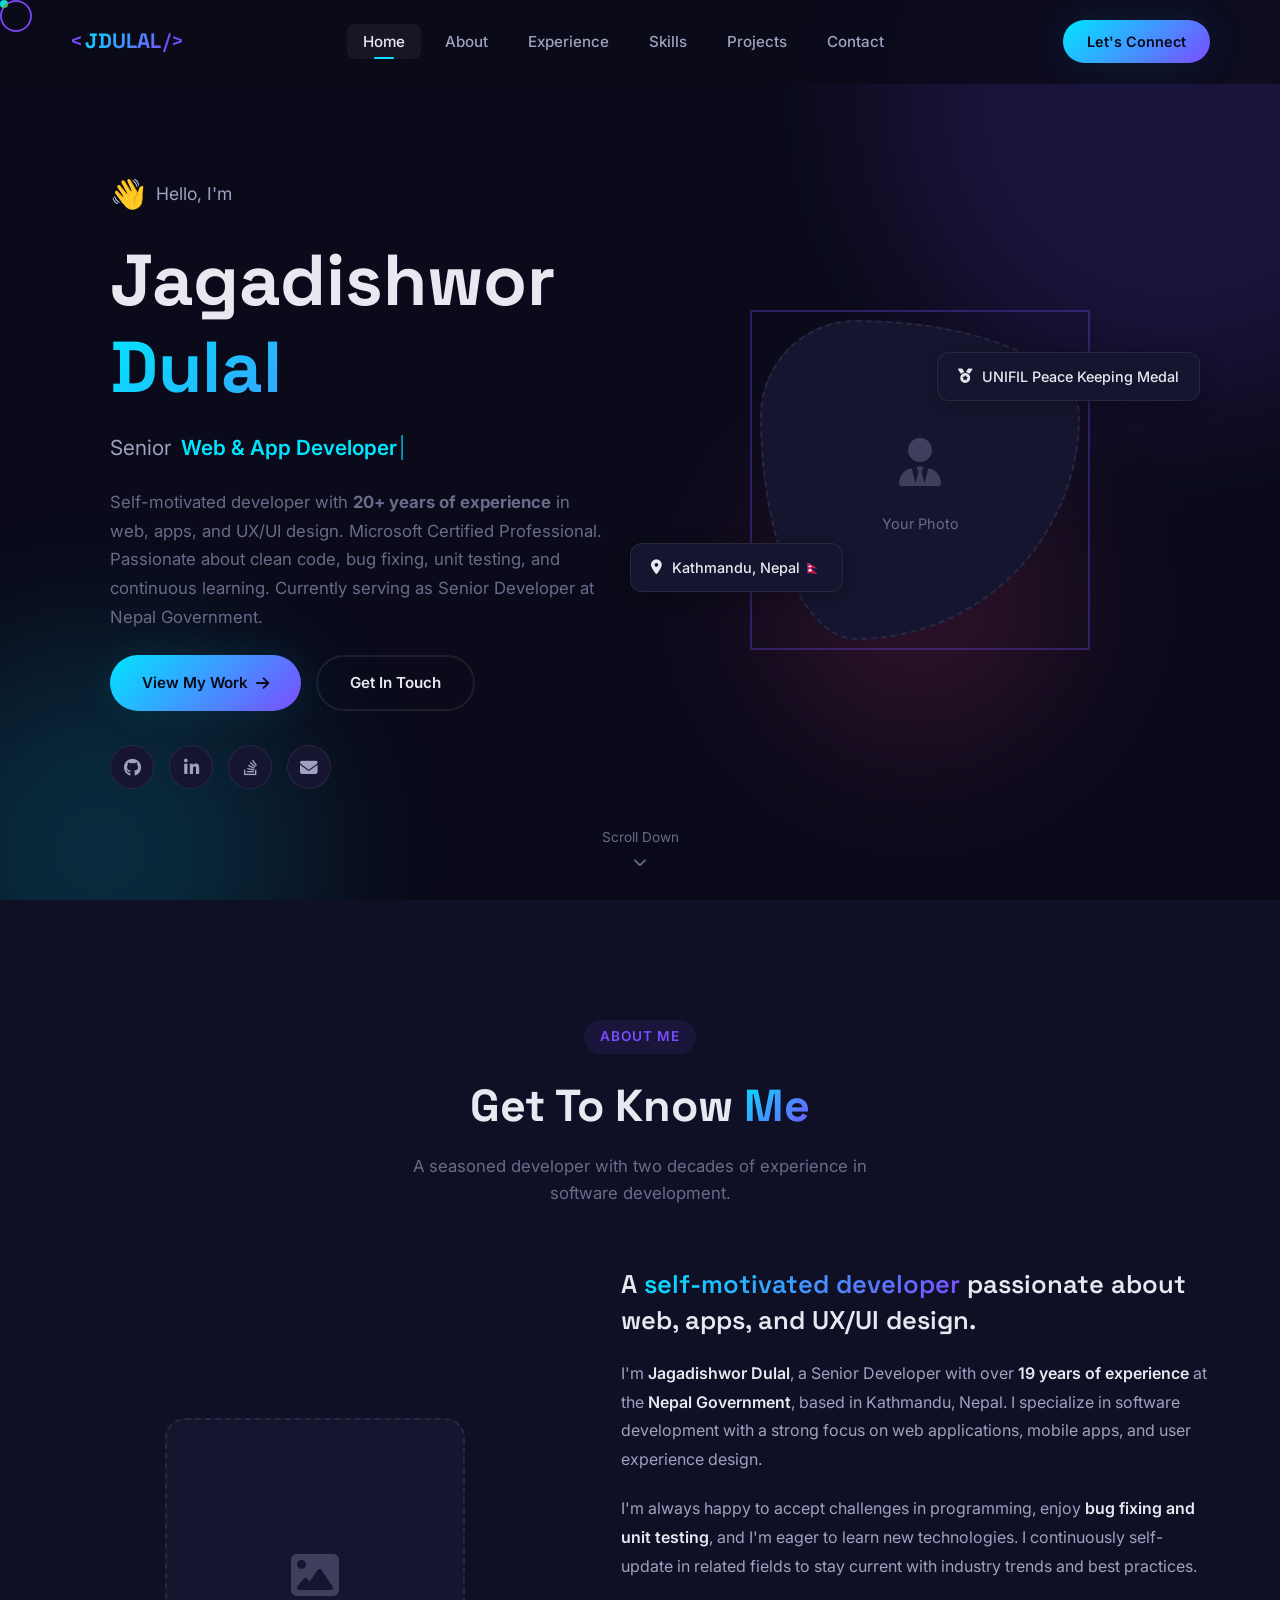
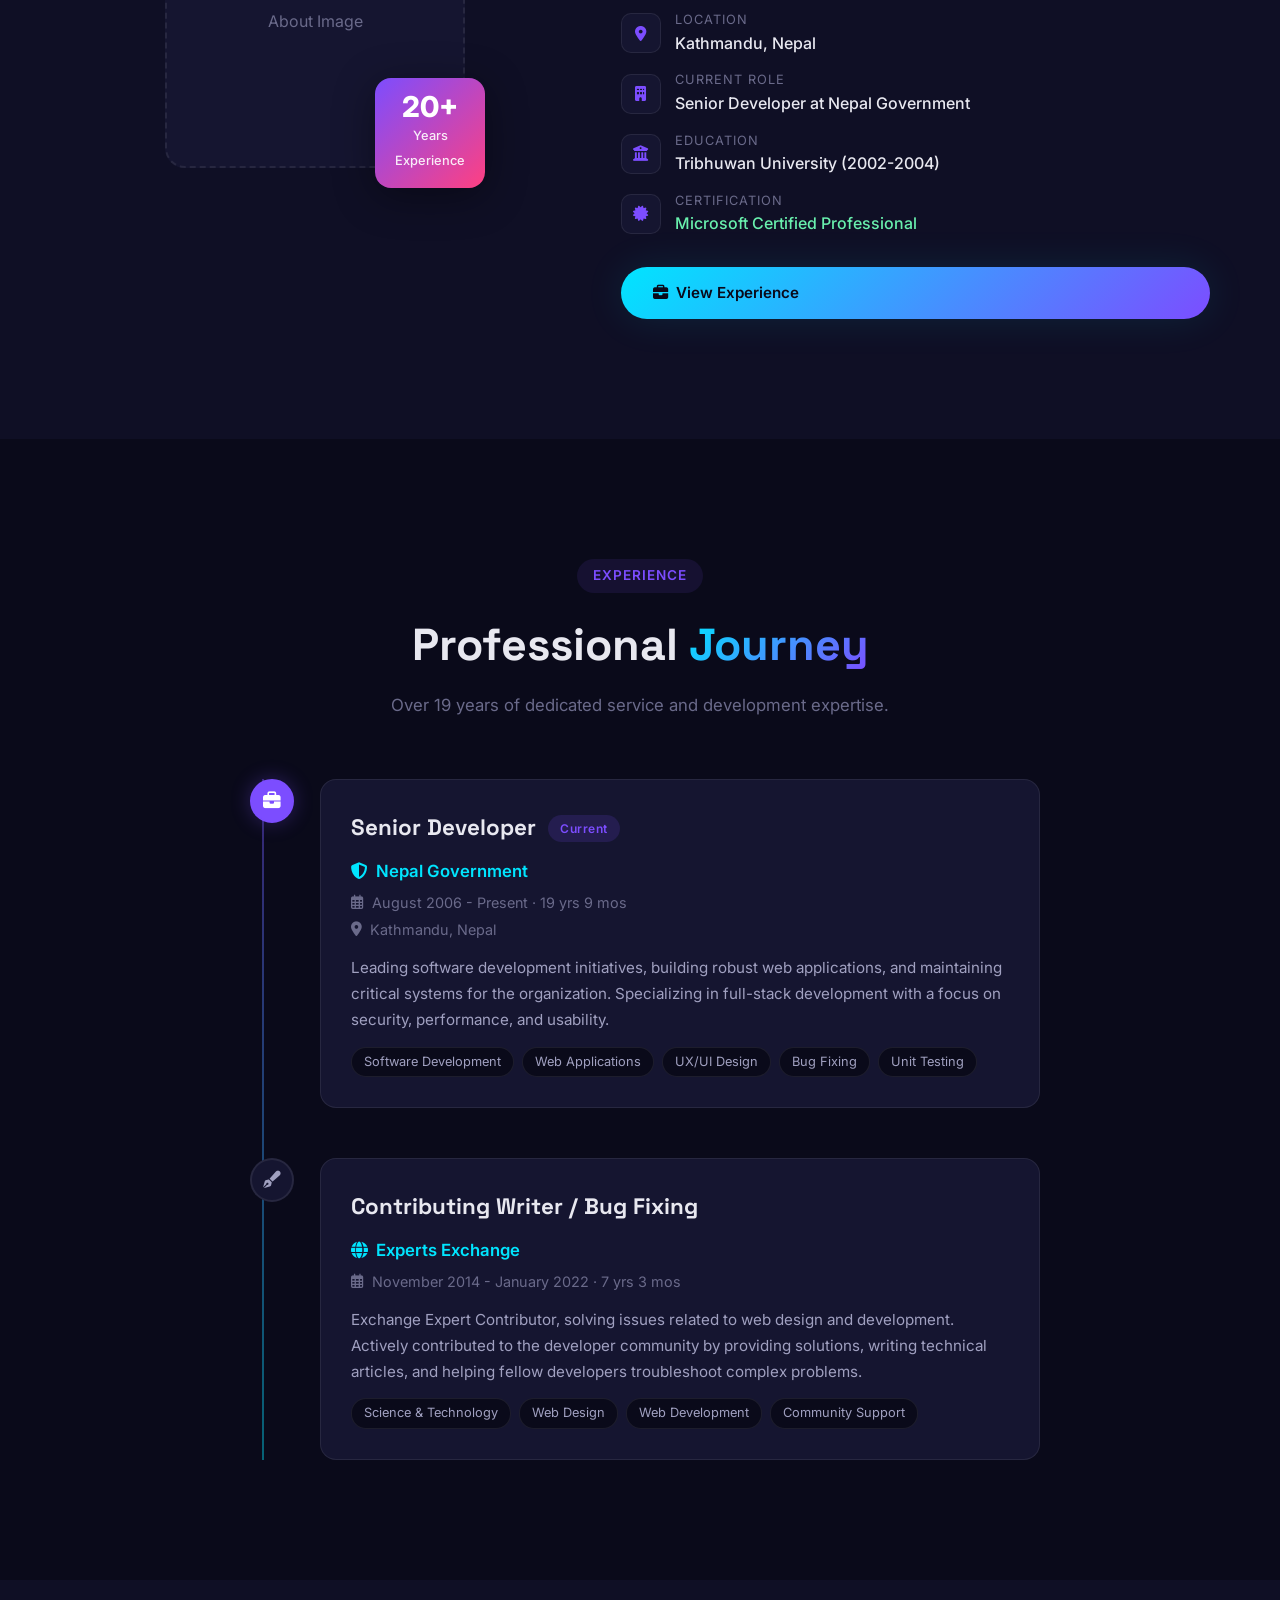
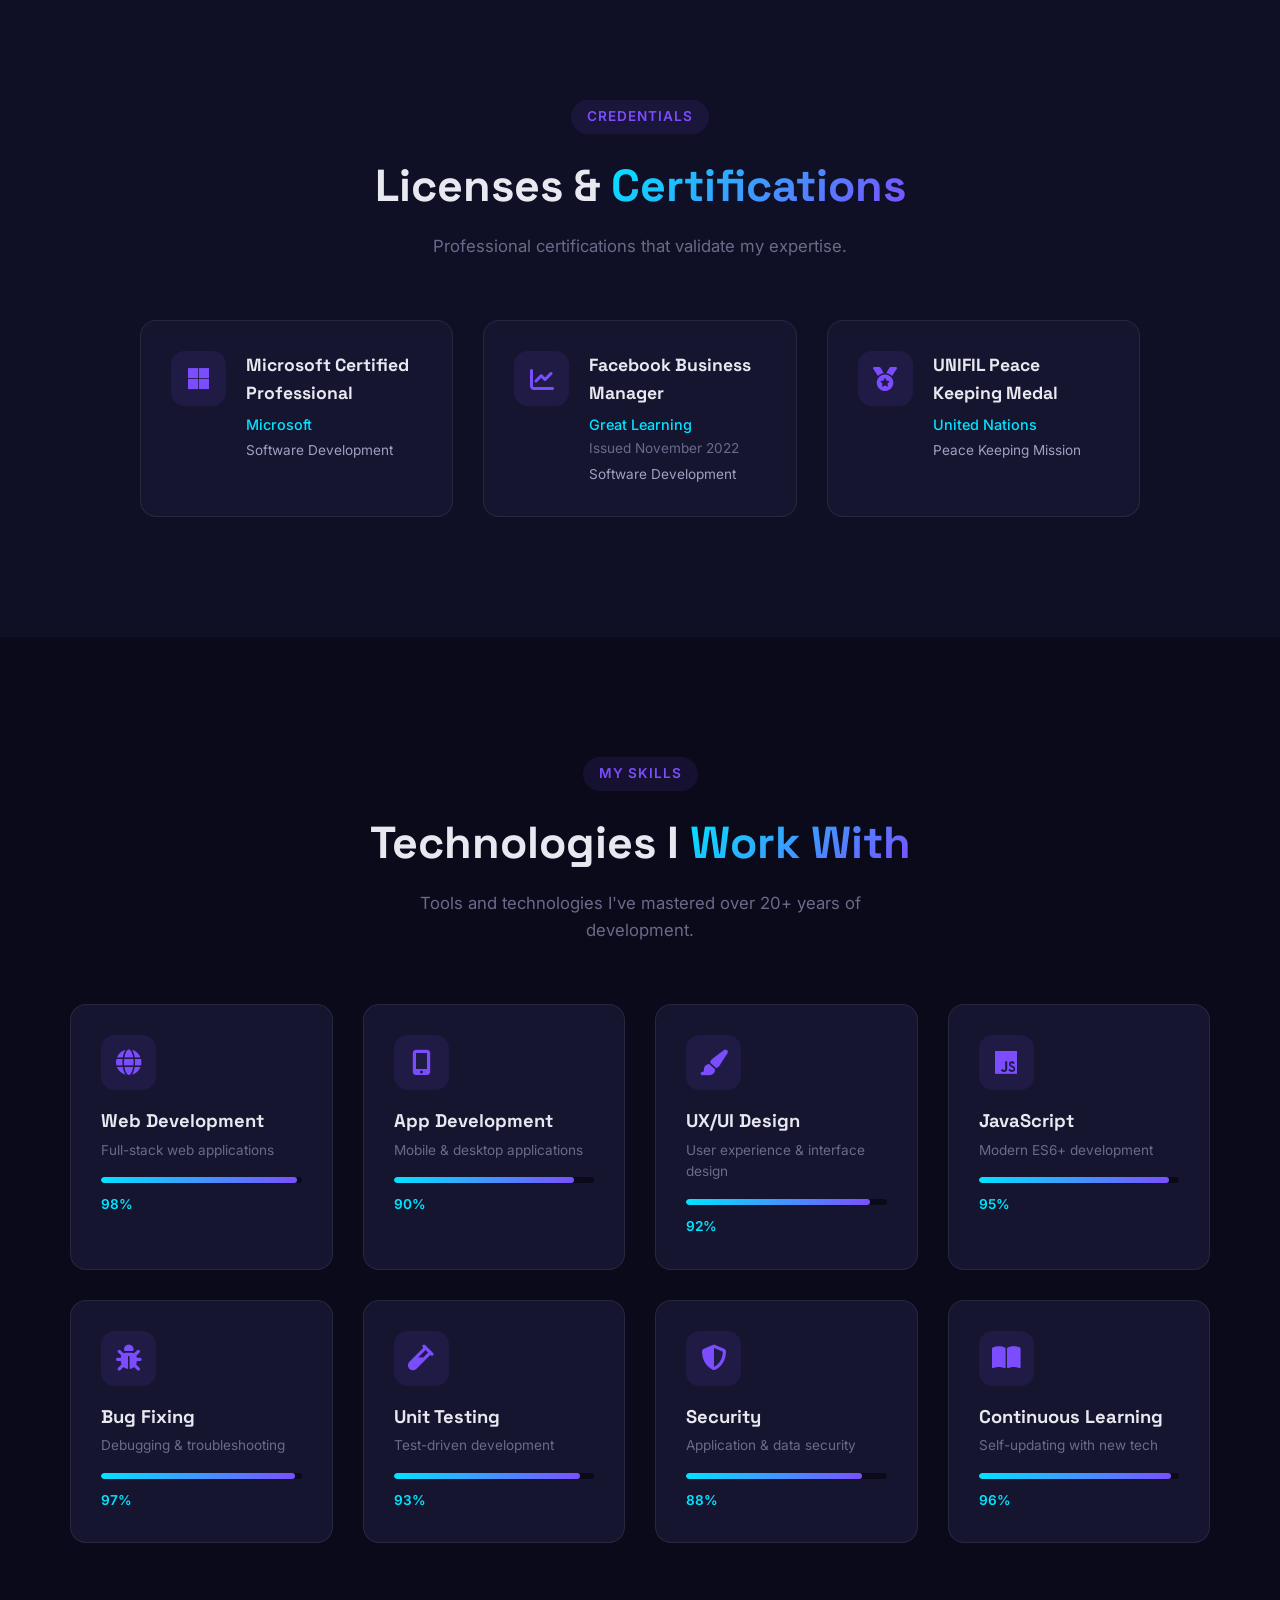
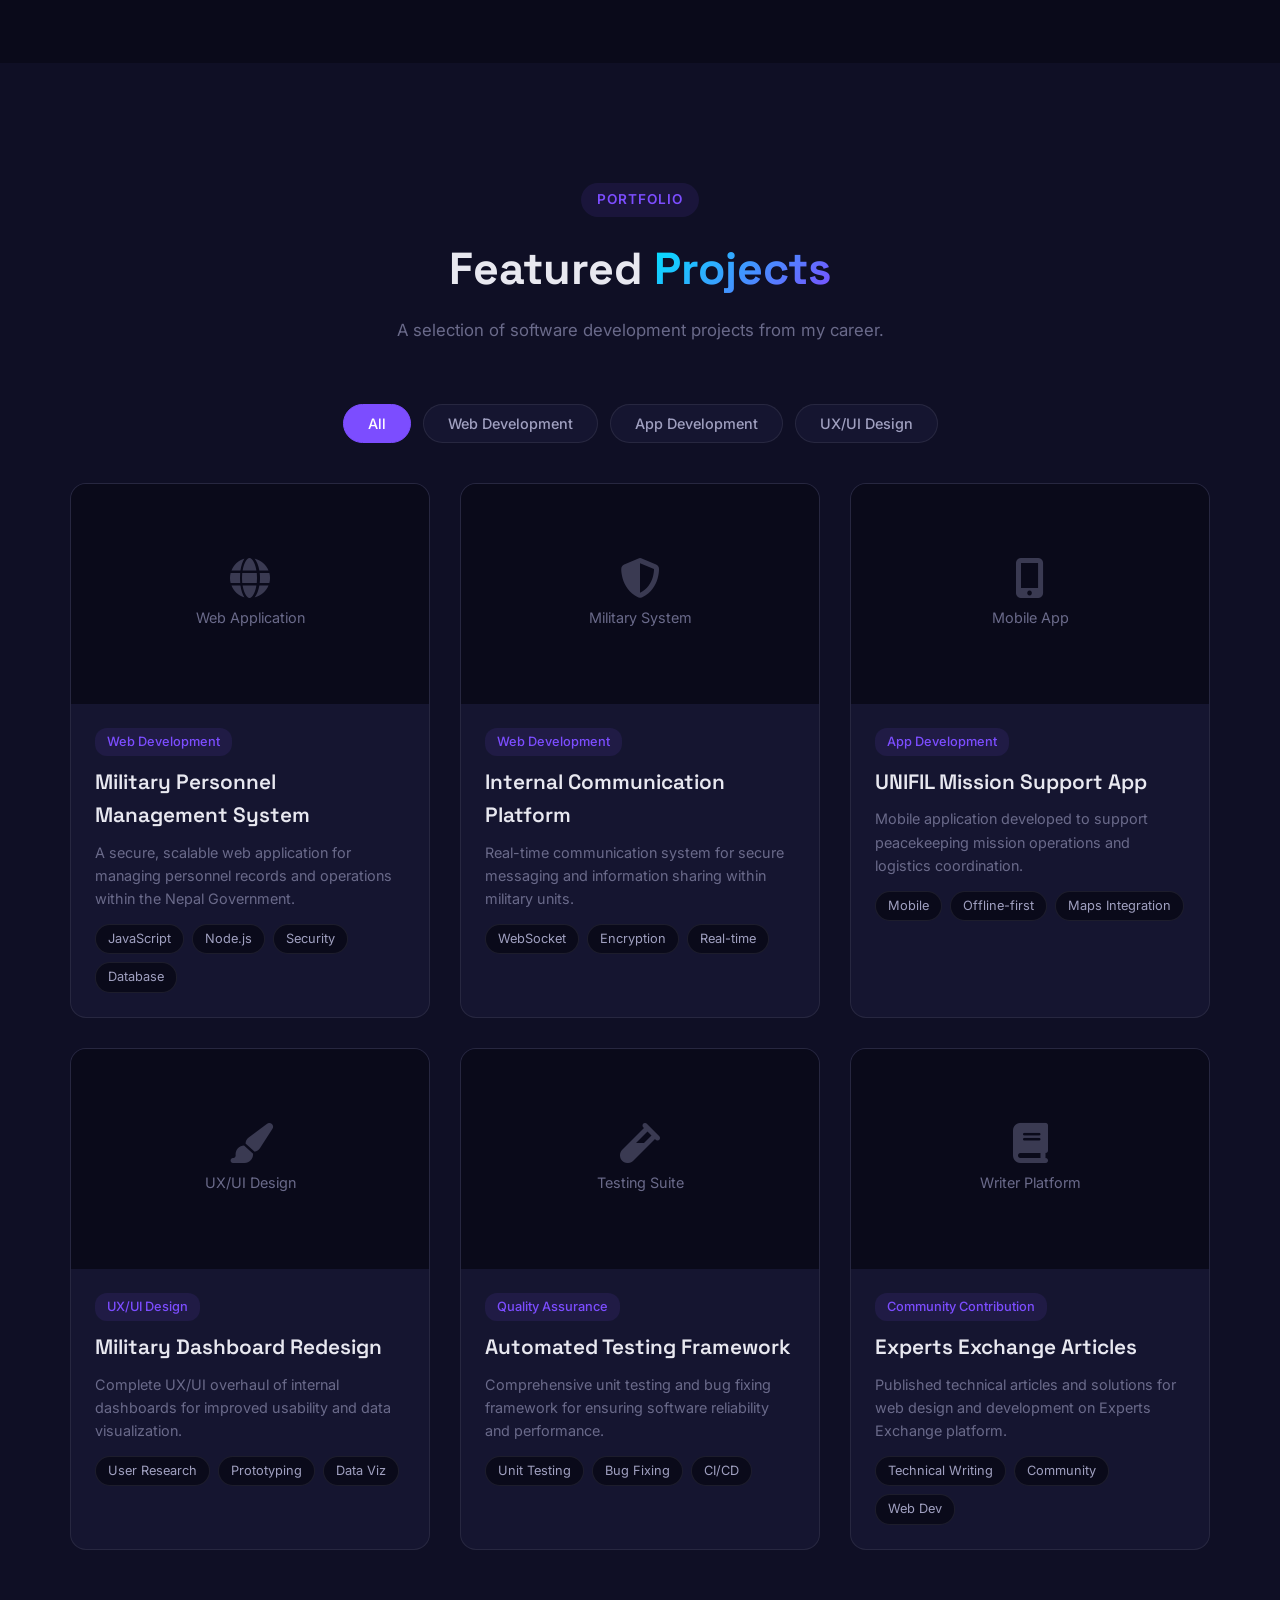
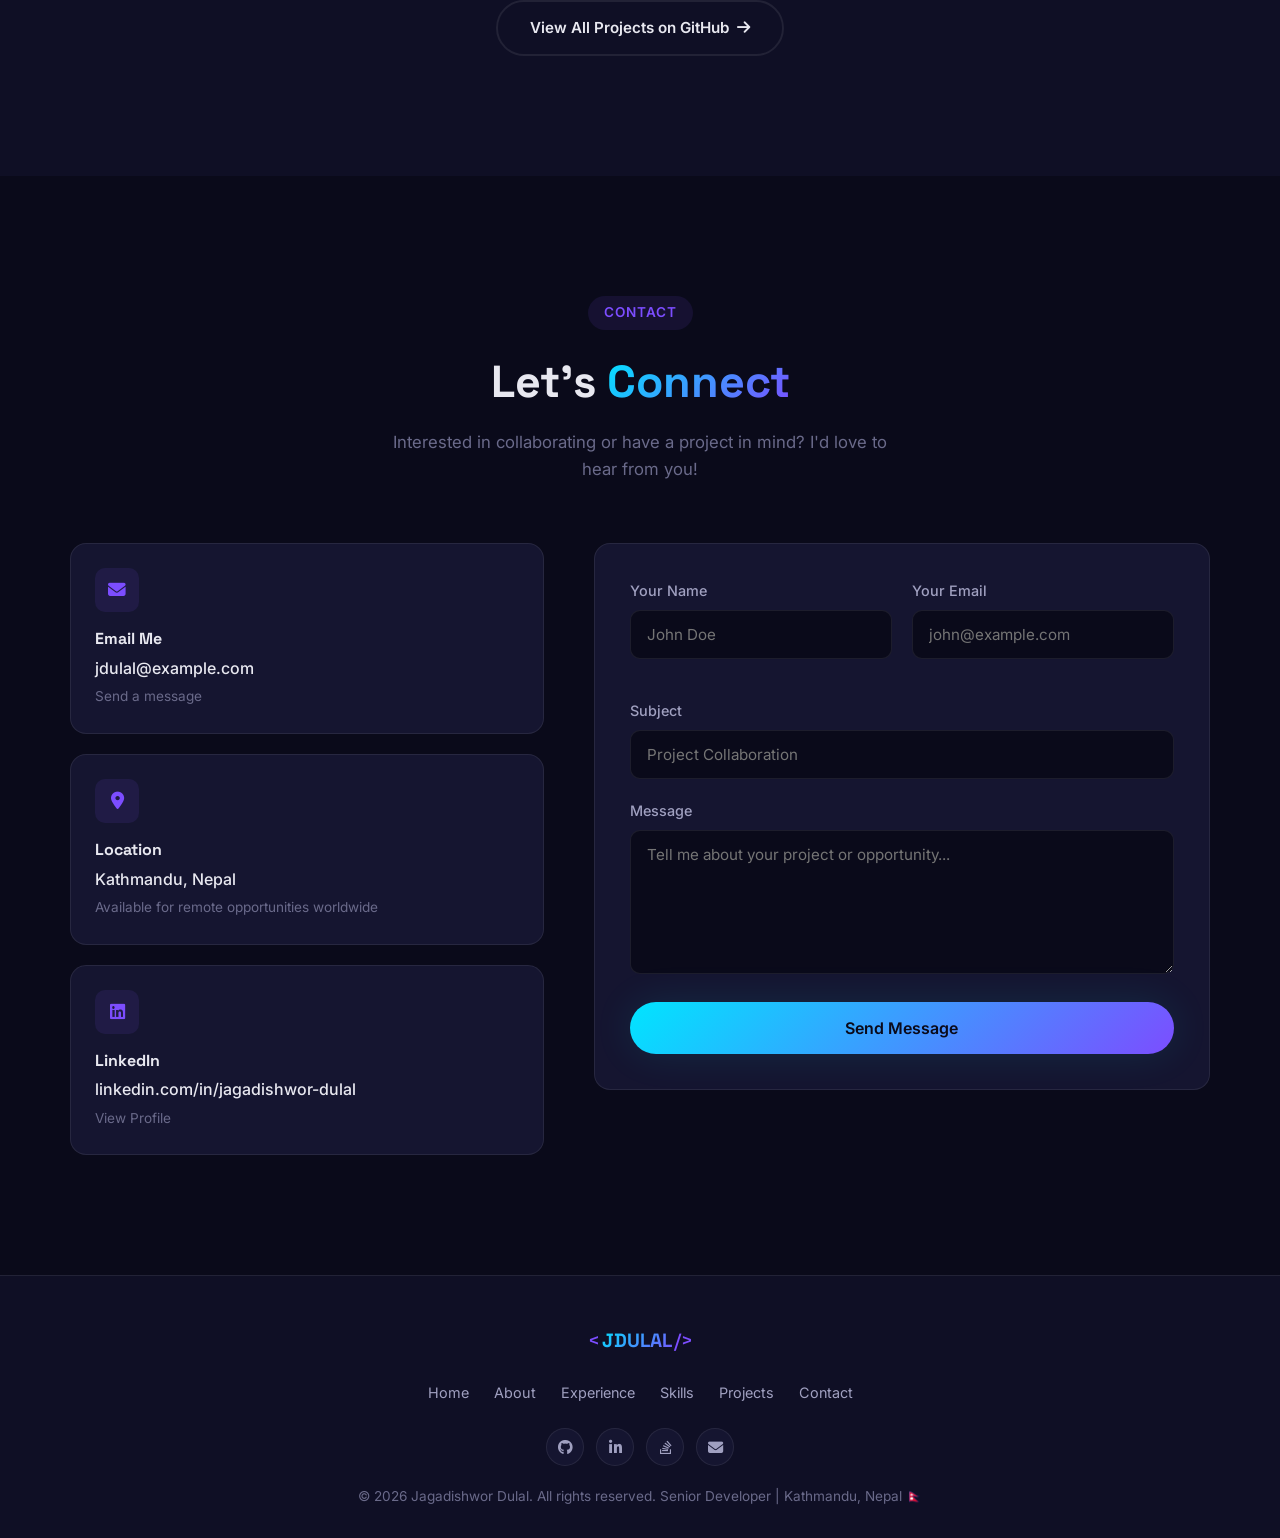
==== commit 7794ad3f: "Update index.html" ====
--- a/index.html
+++ b/index.html
@@ -5,16 +5,19 @@
     <meta name="viewport" content="width=device-width, initial-scale=1.0">
     
     <!-- ========== SEO META TAGS ========== -->
-    <title>Jagadishwor Dulal - Senior Web Developer | Kathmandu, Nepal</title>
-    <meta name="description" content="Jagadishwor Dulal is a Senior Web Developer with 19+ years of experience at Nepalese Army, specializing in web, apps, and UX/UI design. Microsoft Certified Professional. Based in Kathmandu, Nepal.">
-    <meta name="keywords" content="Jagadishwor Dulal, Senior Web Developer, Nepalese Army, Kathmandu, Nepal, web developer, app developer, UX/UI design, Microsoft Certified, jdulal, JavaScript, React, bug fixing, unit testing">
+    <title>Jagadishwor Dulal - Senior Developer | Kathmandu, Nepal</title>
+    <meta name="description"
+        content="Jagadishwor Dulal is a Senior Developer with 20+ years of experience at Nepal Government, specializing in web, apps, and UX/UI design. Microsoft Certified Professional. Based in Kathmandu, Nepal.">
+    <meta name="keywords"
+        content="Jagadishwor Dulal, Senior Developer, Nepal Government, Kathmandu, Nepal, web developer, app developer, UX/UI design, Microsoft Certified, jdulal, JavaScript, React, bug fixing, unit testing">
     <meta name="author" content="Jagadishwor Dulal">
     <meta name="robots" content="index, follow">
     <link rel="canonical" href="https://jdulal.github.io/">
 
     <!-- Open Graph / Social Sharing -->
-    <meta property="og:title" content="Jagadishwor Dulal - Senior Web Developer Portfolio">
-    <meta property="og:description" content="19+ years experience in web & app development. Microsoft Certified Professional. Senior Web Developer at Nepalese Army. Based in Kathmandu, Nepal.">
+    <meta property="og:title" content="Jagadishwor Dulal - Senior Developer Portfolio">
+    <meta property="og:description"
+        content="20+ years experience in web & app development. Microsoft Certified Professional. Senior Developer at Nepal Government. Based in Kathmandu, Nepal.">
     <meta property="og:type" content="website">
     <meta property="og:url" content="https://jdulal.github.io/">
     <meta property="og:image" content="https://jdulal.github.io/images/og-image.jpg">
@@ -24,8 +27,9 @@
 
     <!-- Twitter Card -->
     <meta name="twitter:card" content="summary_large_image">
-    <meta name="twitter:title" content="Jagadishwor Dulal - Senior Web Developer">
-    <meta name="twitter:description" content="19+ years in web development. Microsoft Certified Professional. Open to new opportunities.">
+    <meta name="twitter:title" content="Jagadishwor Dulal - Senior Developer">
+    <meta name="twitter:description"
+        content="20+ years in web development. Microsoft Certified Professional. Open to new opportunities.">
     <meta name="twitter:image" content="https://jdulal.github.io/images/og-image.jpg">
 
     <!-- Favicon -->
@@ -48,13 +52,13 @@
             "@type": "Person",
             "name": "Jagadishwor Dulal",
             "alternateName": "jdulal",
-            "jobTitle": "Senior Web Developer",
+            "jobTitle": "Senior Developer",
             "url": "https://jdulal.github.io",
             "sameAs": [
                 "https://github.com/jdulal",
                 "https://linkedin.com/in/jagadishwor-dulal"
             ],
-            "description": "Self-motivated web/apps developer with 19+ years of experience at Nepalese Army. Microsoft Certified Professional specializing in web, apps, and UX/UI design.",
+            "description": "Self-motivated web/apps developer with 20+ years of experience at Nepal Government. Microsoft Certified Professional specializing in web, apps, and UX/UI design.",
             "address": {
                 "@type": "PostalAddress",
                 "addressLocality": "Kathmandu",
@@ -66,7 +70,7 @@
             },
             "worksFor": {
                 "@type": "Organization",
-                "name": "Nepalese Army"
+                "name": "Nepal Government"
             },
             "hasCredential": [
                 {
@@ -131,9 +135,9 @@
                     </div>
                 </div>
                 <p class="hero-description">
-                    Self-motivated developer with <strong>19+ years of experience</strong> in web, apps, and UX/UI design. 
+                    Self-motivated developer with <strong>20+ years of experience</strong> in web, apps, and UX/UI design.
                     Microsoft Certified Professional. Passionate about clean code, bug fixing, unit testing, and 
-                    continuous learning. Currently serving as Senior Web Developer at Nepalese Army.
+                    continuous learning. Currently serving as Senior Developer at Nepal Government.
                 </p>
                 <div class="hero-buttons">
                     <a href="#projects" class="btn btn-primary">
@@ -190,12 +194,12 @@
                 <div class="about-visual">
                     <div class="about-image-wrapper">
                         <div class="about-image-placeholder">
-                            <!-- Add your photo: <img src="images/about-me.jpg" alt="Jagadishwor Dulal - Senior Web Developer"> -->
+                            <!-- Add your photo: <img src="images/about-me.jpg" alt="Jagadishwor Dulal - Senior Developer"> -->
                             <i class="fas fa-image" aria-hidden="true"></i>
                             <span>About Image</span>
                         </div>
-                        <div class="about-experience-badge" aria-label="19+ years of experience">
-                            <span class="exp-number">19+</span>
+                        <div class="about-experience-badge" aria-label="20+ years of experience">
+                            <span class="exp-number">20+</span>
                             <span class="exp-label">Years<br>Experience</span>
                         </div>
                     </div>
@@ -205,8 +209,8 @@
                         A <span class="highlight">self-motivated developer</span> passionate about web, apps, and UX/UI design.
                     </h3>
                     <p class="about-paragraph">
-                        I'm <strong>Jagadishwor Dulal</strong>, a Senior Web Developer with over <strong>19 years of experience</strong> 
-                        at the <strong>Nepalese Army</strong>, based in Kathmandu, Nepal. I specialize in software development 
+                        I'm <strong>Jagadishwor Dulal</strong>, a Senior Developer with over <strong>19 years of experience</strong>
+                        at the <strong>Nepal Government</strong>, based in Kathmandu, Nepal. I specialize in software development
                         with a strong focus on web applications, mobile apps, and user experience design.
                     </p>
                     <p class="about-paragraph">
@@ -226,7 +230,7 @@
                             <i class="fas fa-building" aria-hidden="true"></i>
                             <div>
                                 <span class="detail-label">Current Role</span>
-                                <span class="detail-value">Senior Web Developer at Nepalese Army</span>
+                                <span class="detail-value">Senior Developer at Nepal Government</span>
                             </div>
                         </div>
                         <div class="detail-item">
@@ -268,10 +272,10 @@
                     </div>
                     <div class="timeline-content">
                         <div class="timeline-header">
-                            <h3>Senior Web Developer</h3>
+                            <h3>Senior Developer</h3>
                             <span class="timeline-badge current-badge">Current</span>
                         </div>
-                        <p class="timeline-company"><i class="fas fa-shield-alt"></i> Nepalese Army</p>
+                        <p class="timeline-company"><i class="fas fa-shield-alt"></i> Nepal Government</p>
                         <p class="timeline-date"><i class="far fa-calendar-alt"></i> August 2006 - Present · 19 yrs 9 mos</p>
                         <p class="timeline-location"><i class="fas fa-map-marker-alt"></i> Kathmandu, Nepal</p>
                         <p class="timeline-description">
@@ -367,7 +371,7 @@
             <div class="section-header">
                 <span class="section-tag">My Skills</span>
                 <h2 class="section-title">Technologies I <span class="highlight">Work With</span></h2>
-                <p class="section-subtitle">Tools and technologies I've mastered over 19+ years of development.</p>
+                <p class="section-subtitle">Tools and technologies I've mastered over 20+ years of development.</p>
             </div>
             <div class="skills-grid">
                 <div class="skill-card">
@@ -462,7 +466,8 @@
                     <div class="project-info">
                         <span class="project-category">Web Development</span>
                         <h3 class="project-title">Military Personnel Management System</h3>
-                        <p class="project-desc">A secure, scalable web application for managing personnel records and operations within the Nepalese Army.</p>
+                        <p class="project-desc">A secure, scalable web application for managing personnel records and operations within the
+                            Nepal Government.</p>
                         <div class="project-tags">
                             <span>JavaScript</span><span>Node.js</span><span>Security</span><span>Database</span>
                         </div>
@@ -666,7 +671,7 @@
                 <a href="https://stackoverflow.com/users/jdulal" aria-label="Stack Overflow Profile" target="_blank" rel="noopener noreferrer"><i class="fab fa-stack-overflow"></i></a>
                 <a href="mailto:jdulal@example.com" aria-label="Email"><i class="fas fa-envelope"></i></a>
             </div>
-            <p class="footer-copy">&copy; 2026 Jagadishwor Dulal. All rights reserved. Senior Web Developer | Kathmandu, Nepal 🇳🇵</p>
+            <p class="footer-copy">&copy; 2026 Jagadishwor Dulal. All rights reserved. Senior Developer | Kathmandu, Nepal 🇳🇵</p>
         </div>
     </footer>
 
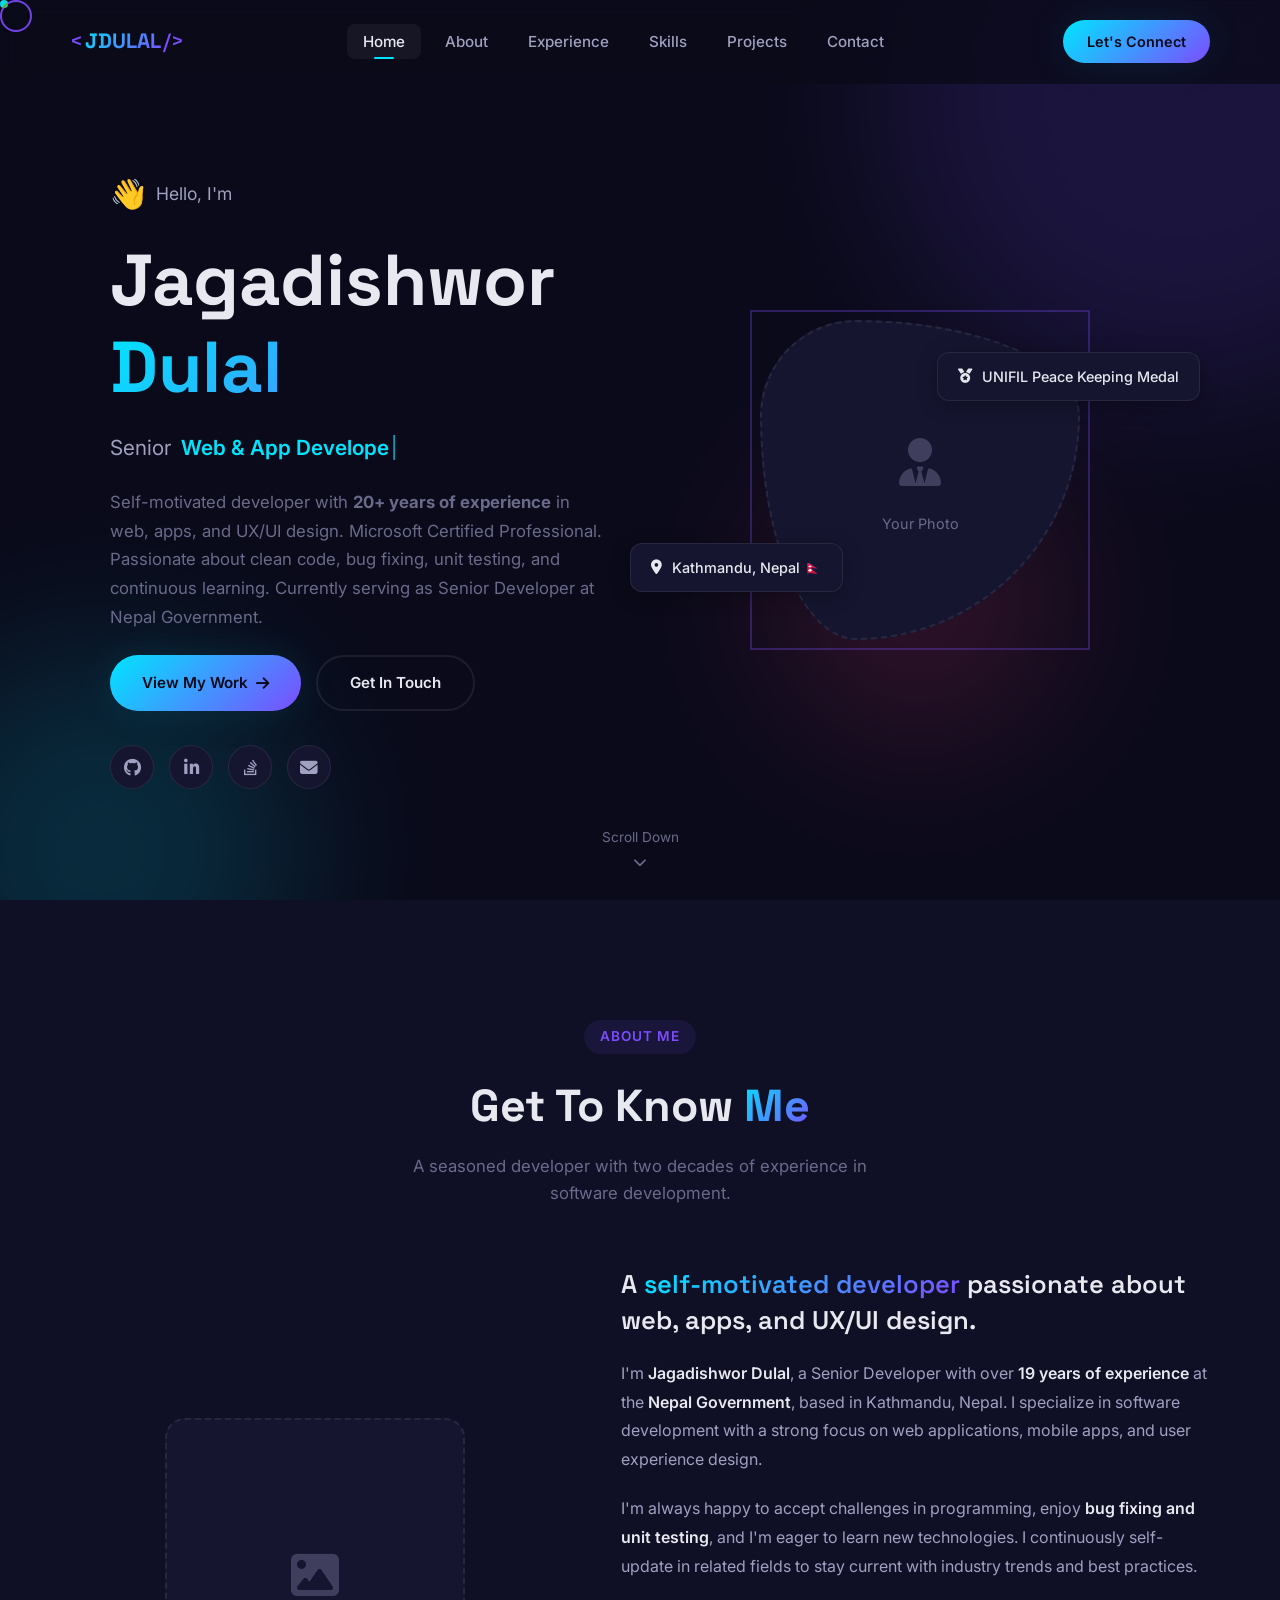
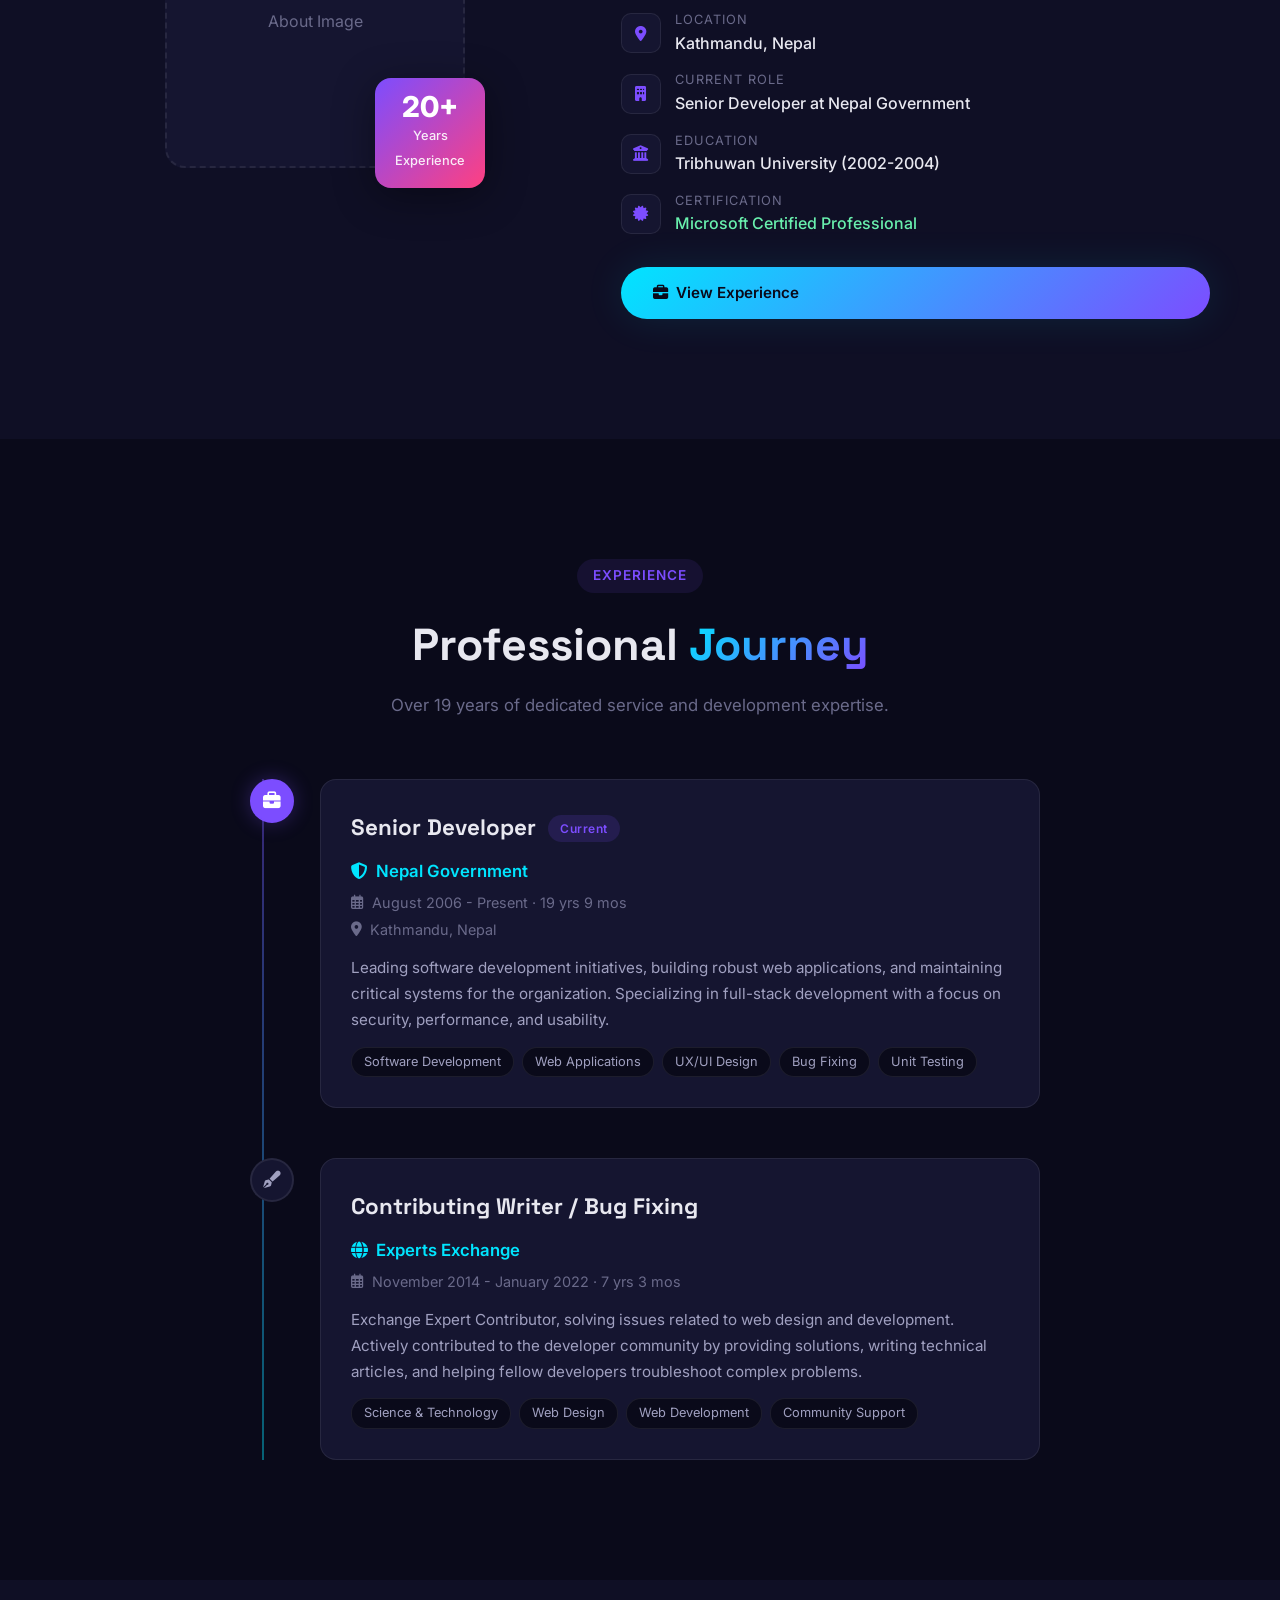
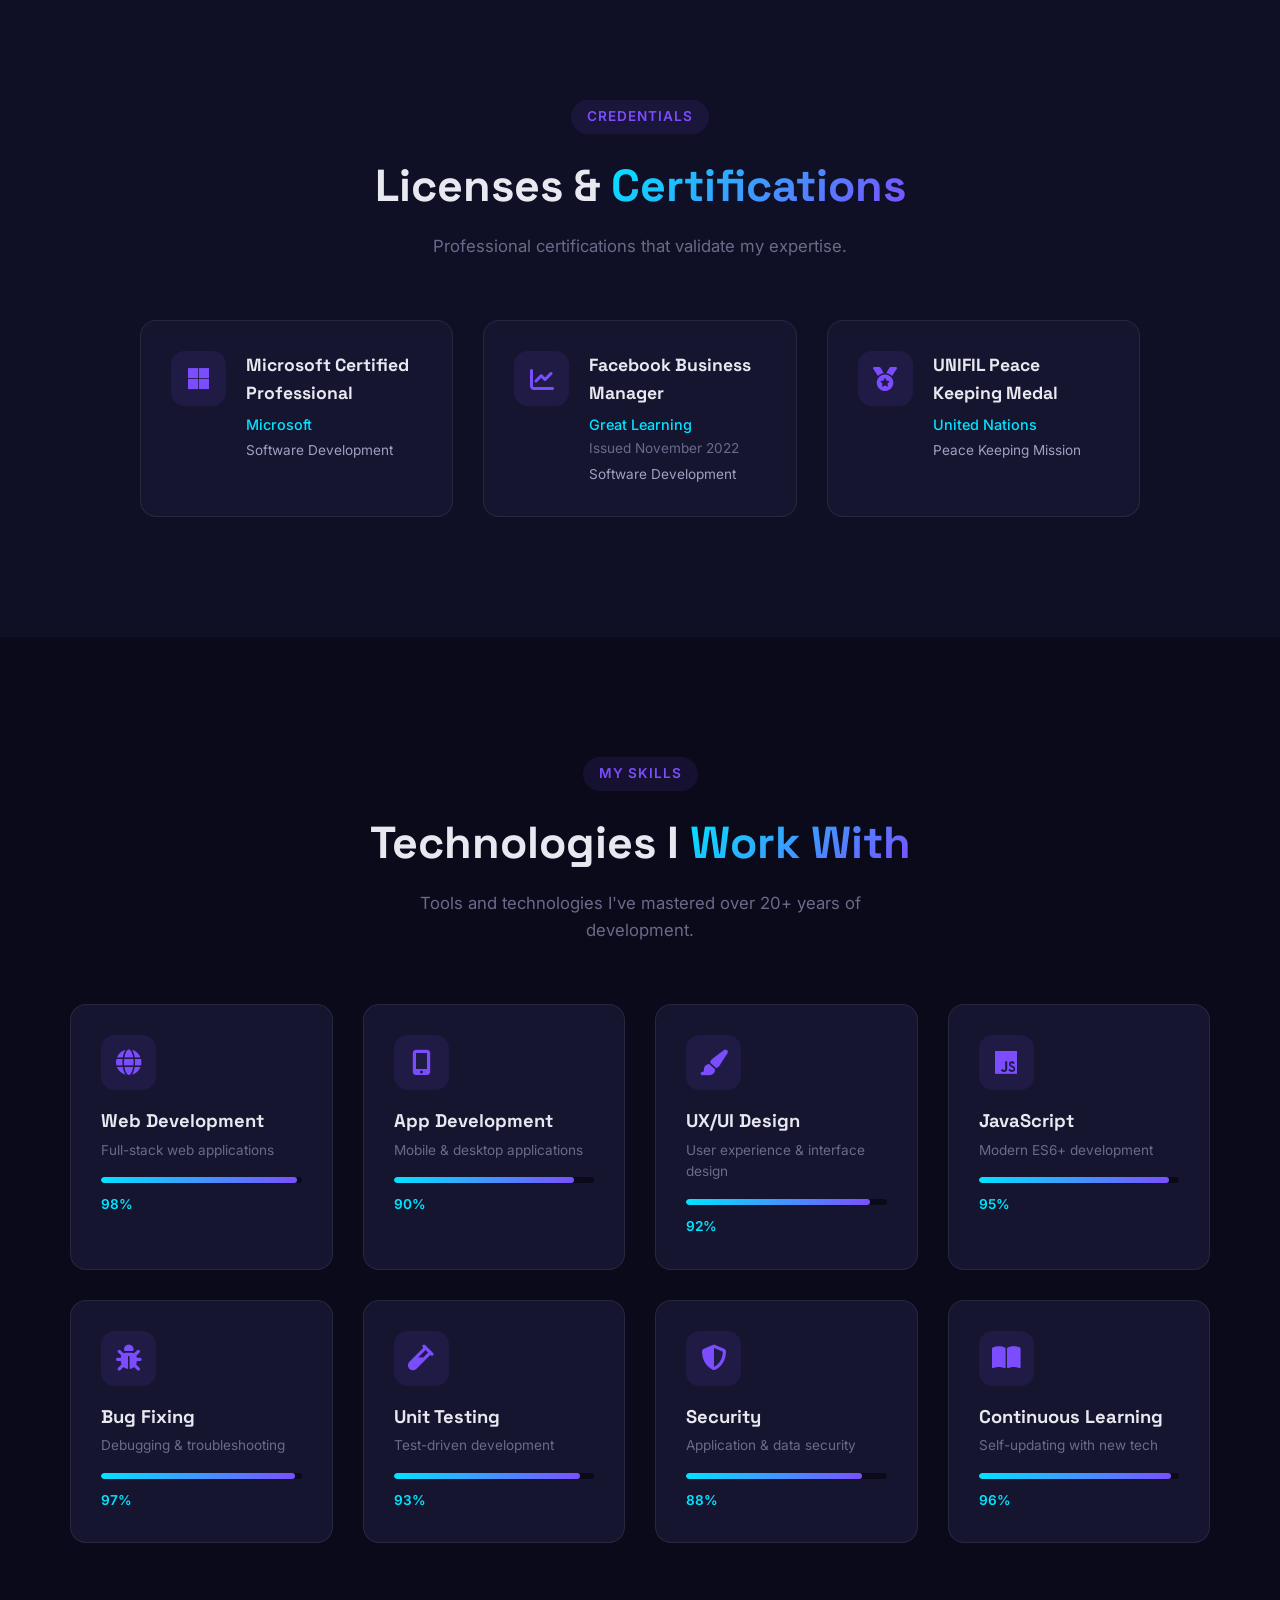
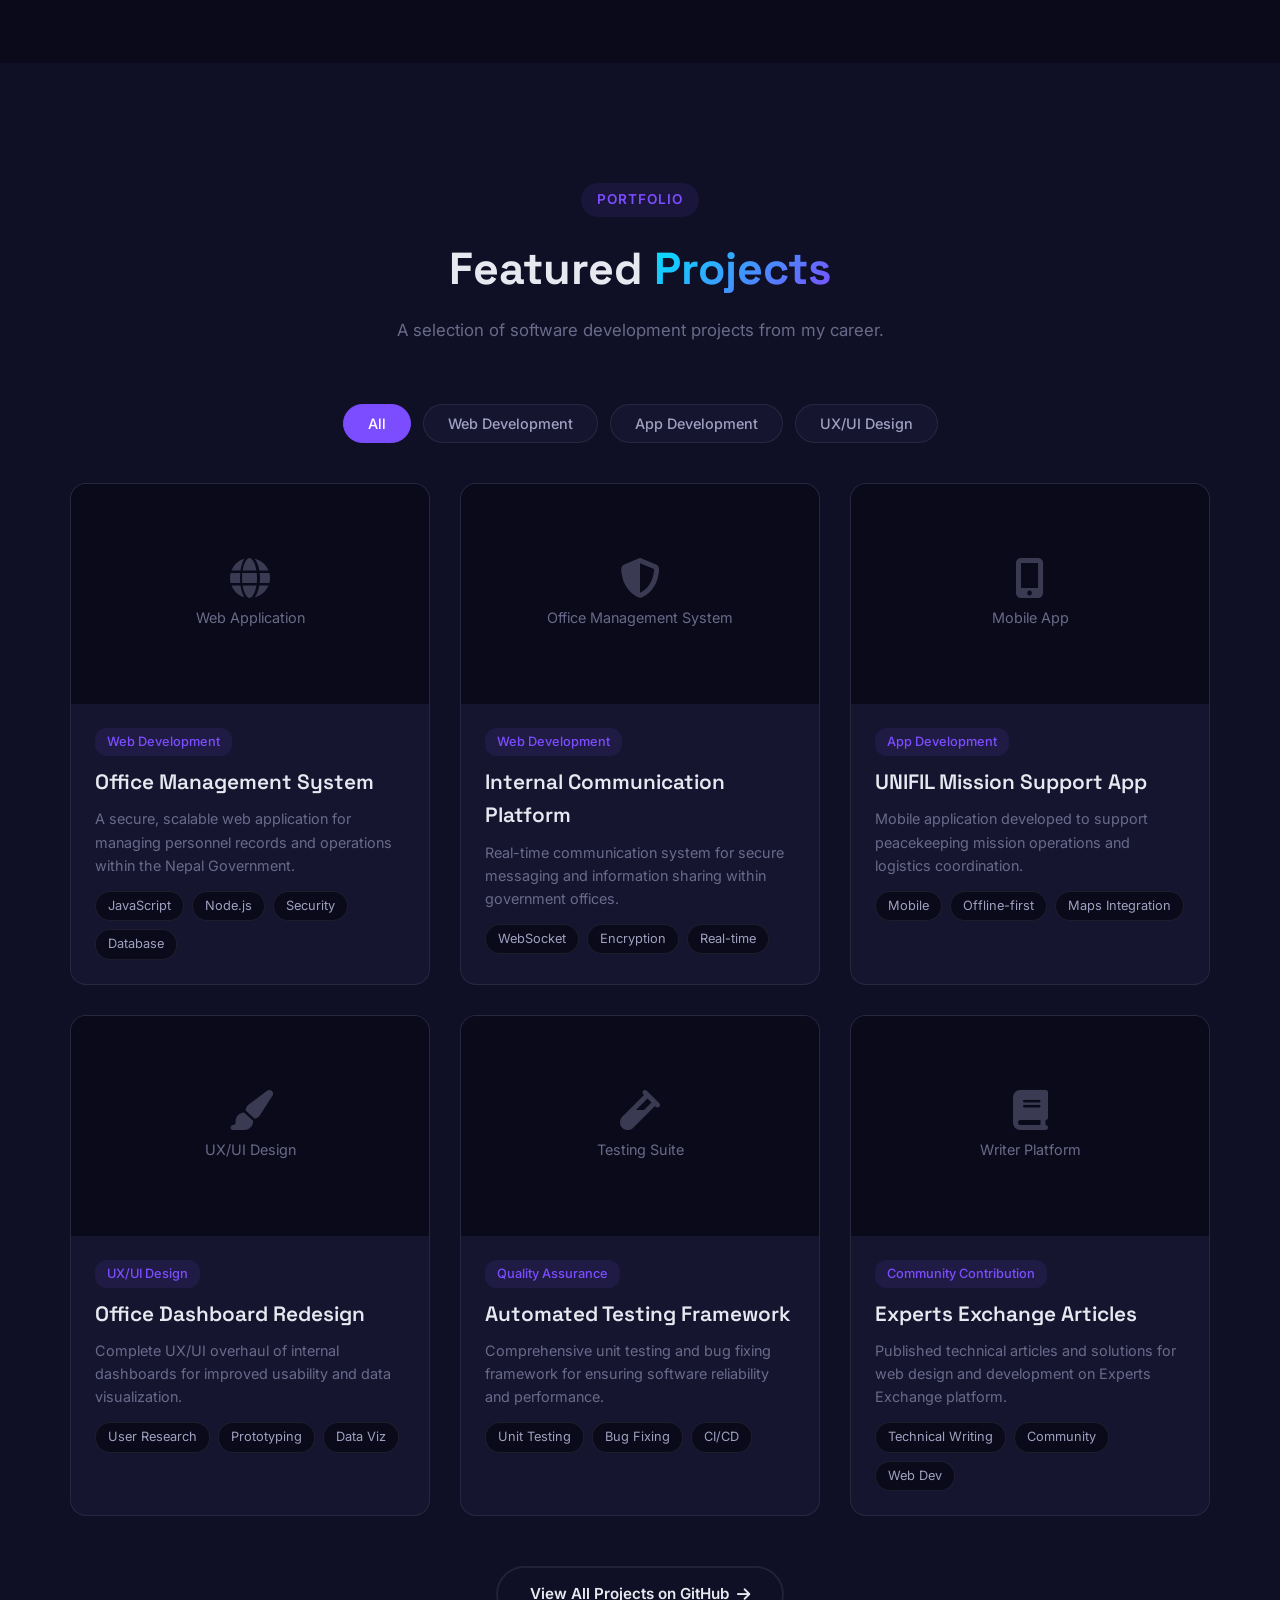
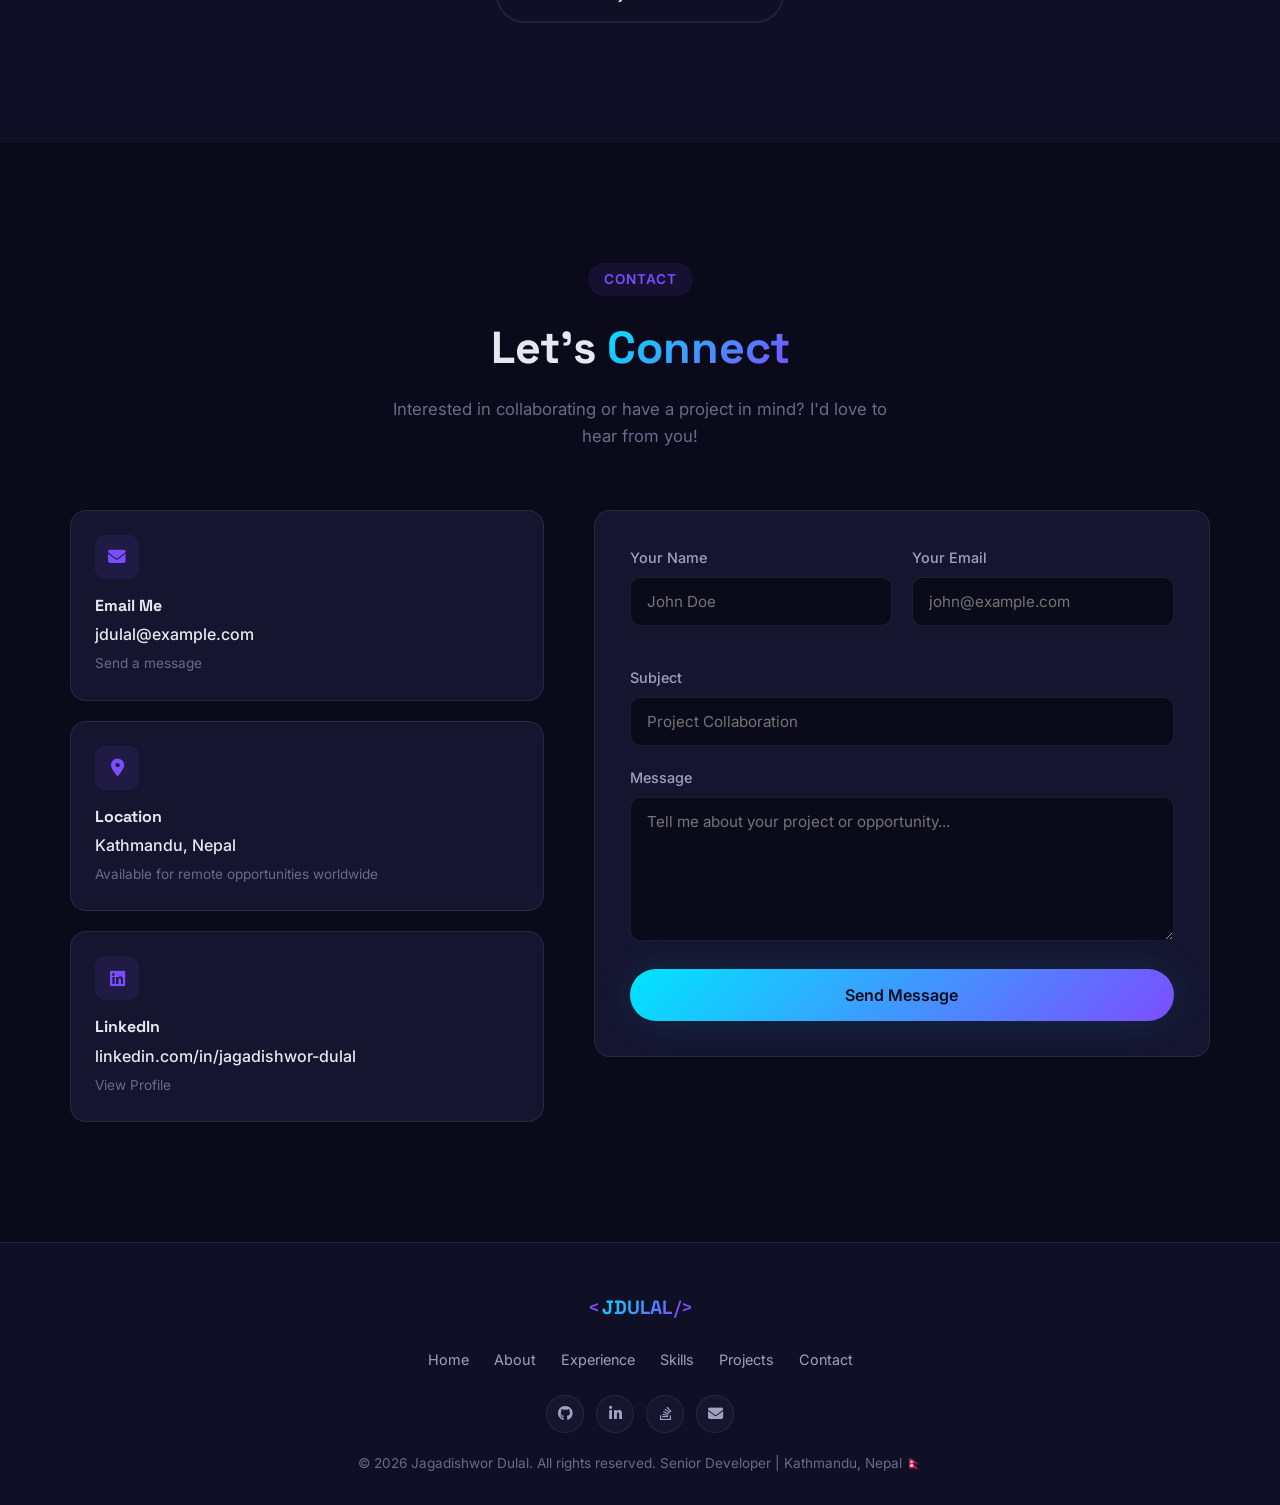
==== commit 90587927: "Update index.html" ====
--- a/index.html
+++ b/index.html
@@ -465,7 +465,7 @@
                     </div>
                     <div class="project-info">
                         <span class="project-category">Web Development</span>
-                        <h3 class="project-title">Military Personnel Management System</h3>
+                        <h3 class="project-title">Office Management System</h3>
                         <p class="project-desc">A secure, scalable web application for managing personnel records and operations within the
                             Nepal Government.</p>
                         <div class="project-tags">
@@ -478,7 +478,7 @@
                     <div class="project-image">
                         <div class="project-placeholder">
                             <i class="fas fa-shield-alt" aria-hidden="true"></i>
-                            <span>Military System</span>
+                            <span>Office Management System</span>
                         </div>
                         <div class="project-overlay">
                             <div class="overlay-links">
@@ -489,7 +489,8 @@
                     <div class="project-info">
                         <span class="project-category">Web Development</span>
                         <h3 class="project-title">Internal Communication Platform</h3>
-                        <p class="project-desc">Real-time communication system for secure messaging and information sharing within military units.</p>
+                        <p class="project-desc">Real-time communication system for secure messaging and information sharing within government
+                            offices.</p>
                         <div class="project-tags">
                             <span>WebSocket</span><span>Encryption</span><span>Real-time</span>
                         </div>
@@ -532,7 +533,7 @@
                     </div>
                     <div class="project-info">
                         <span class="project-category">UX/UI Design</span>
-                        <h3 class="project-title">Military Dashboard Redesign</h3>
+                        <h3 class="project-title">Office Dashboard Redesign</h3>
                         <p class="project-desc">Complete UX/UI overhaul of internal dashboards for improved usability and data visualization.</p>
                         <div class="project-tags">
                             <span>User Research</span><span>Prototyping</span><span>Data Viz</span>
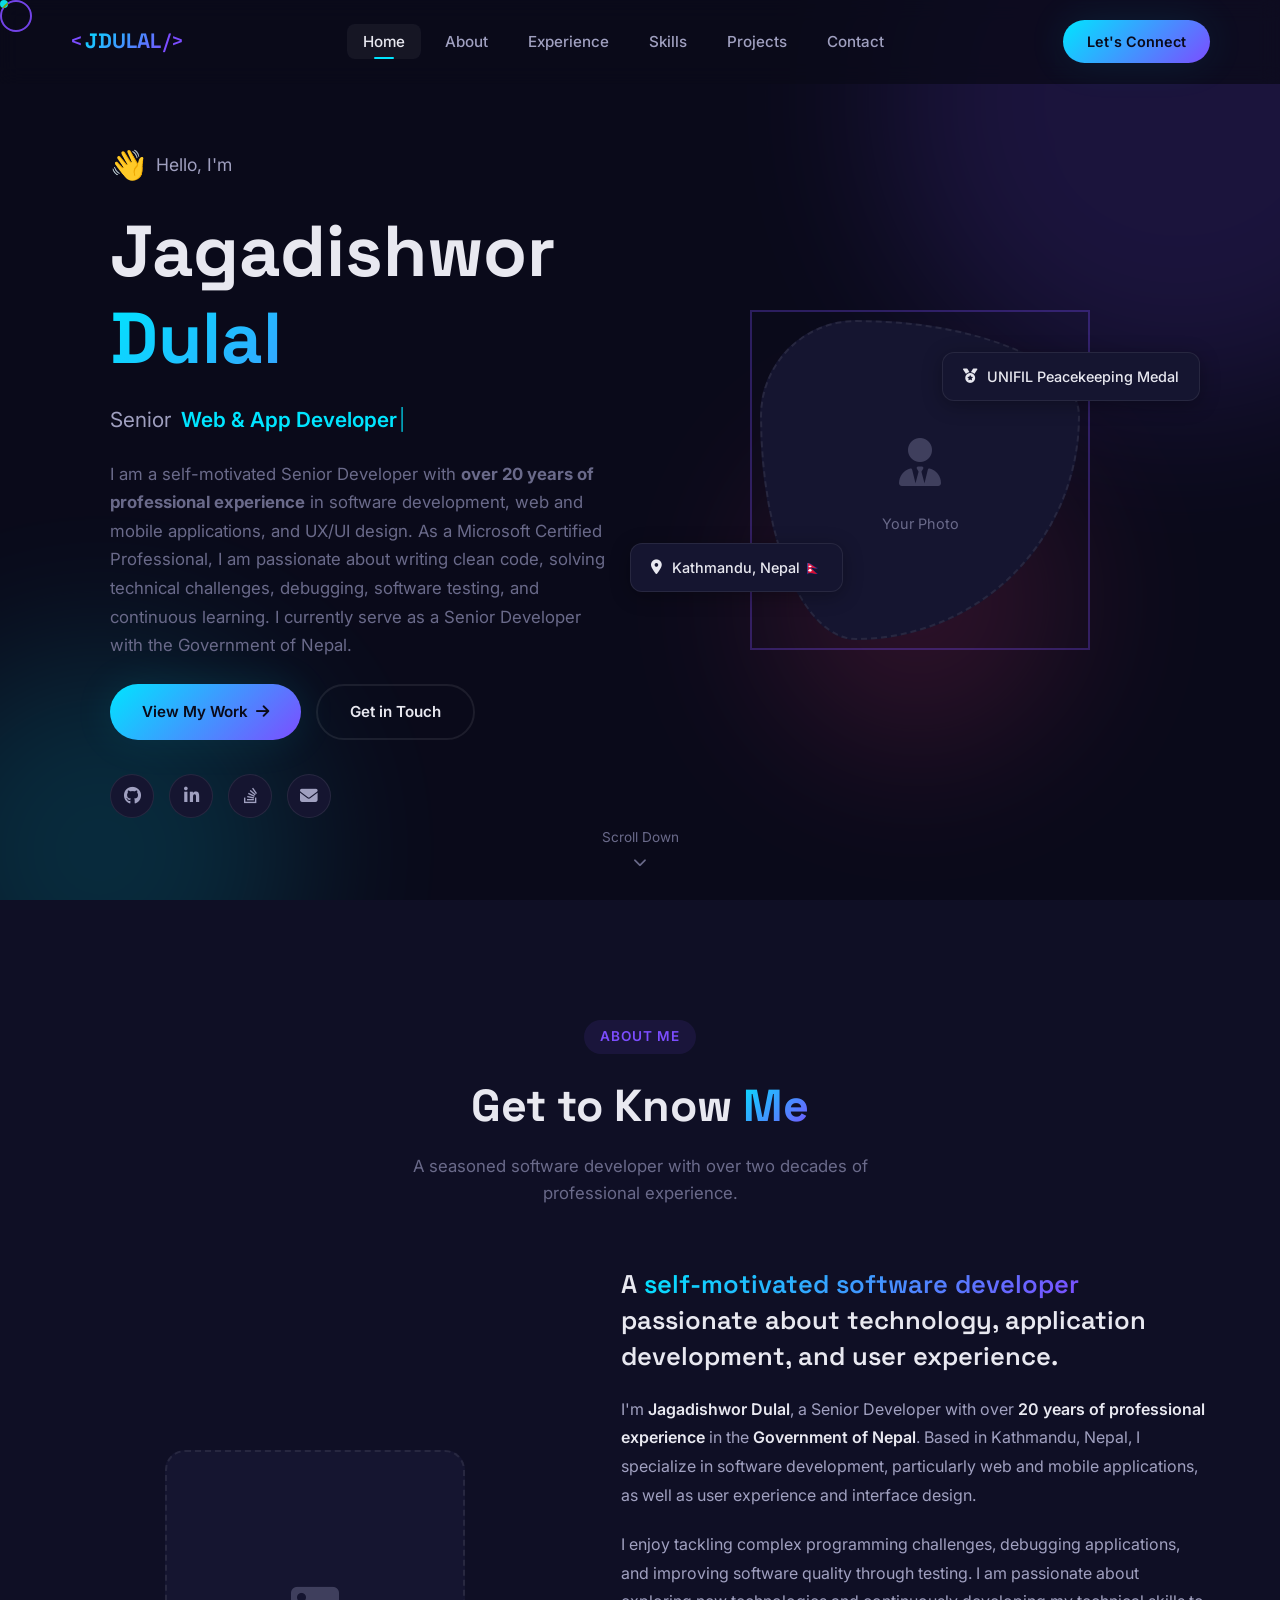
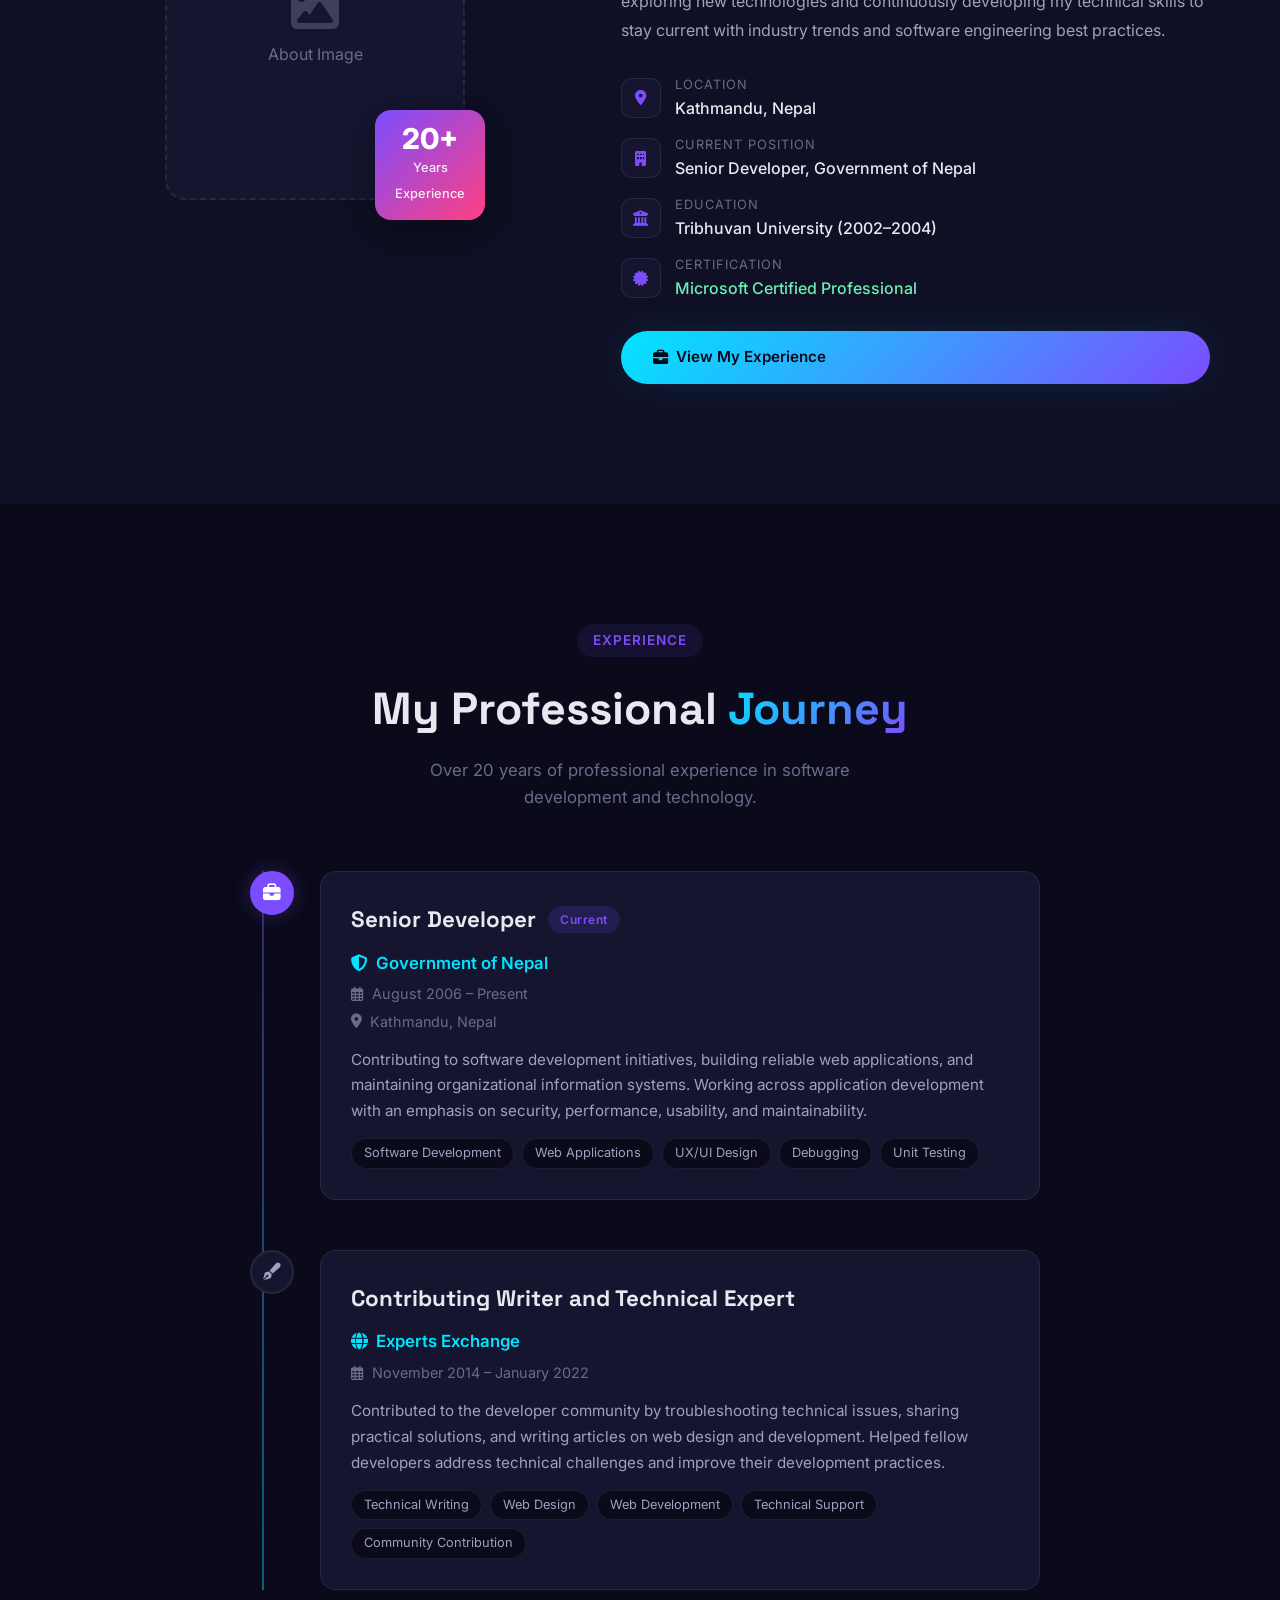
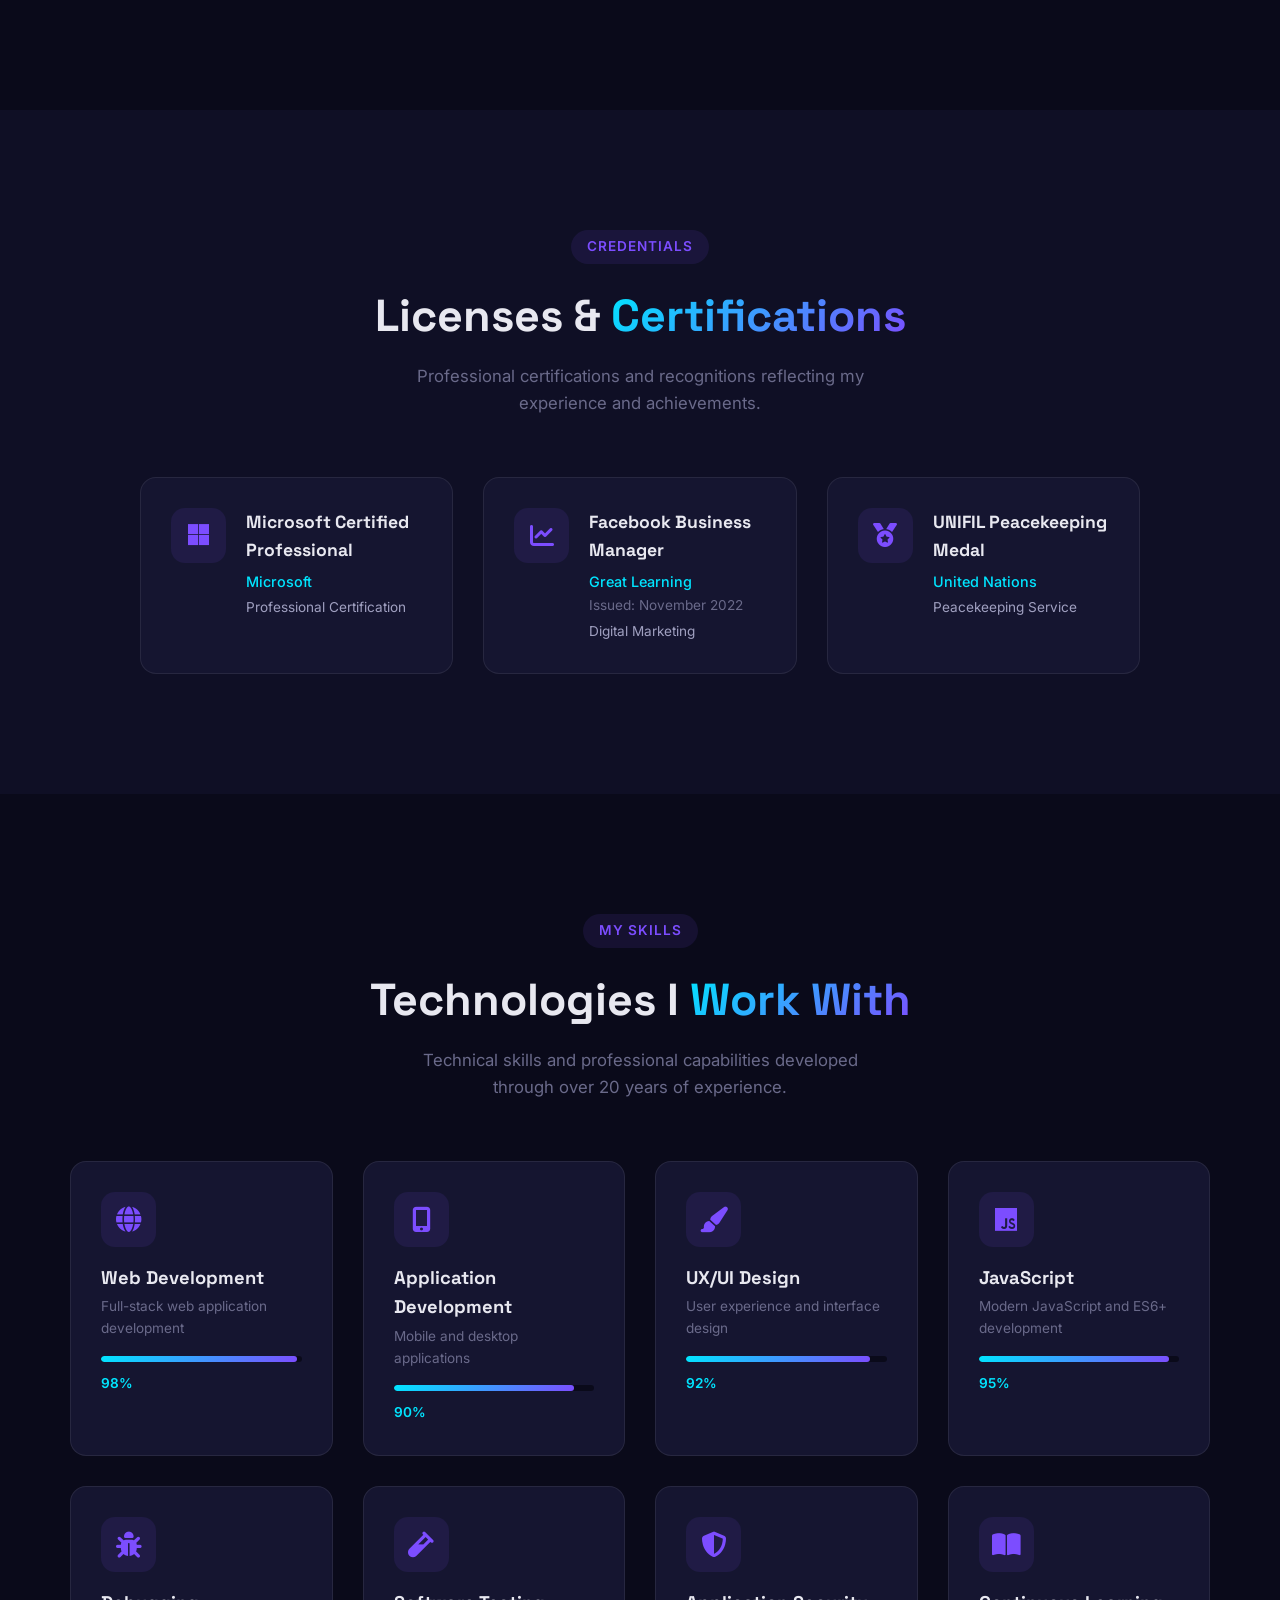
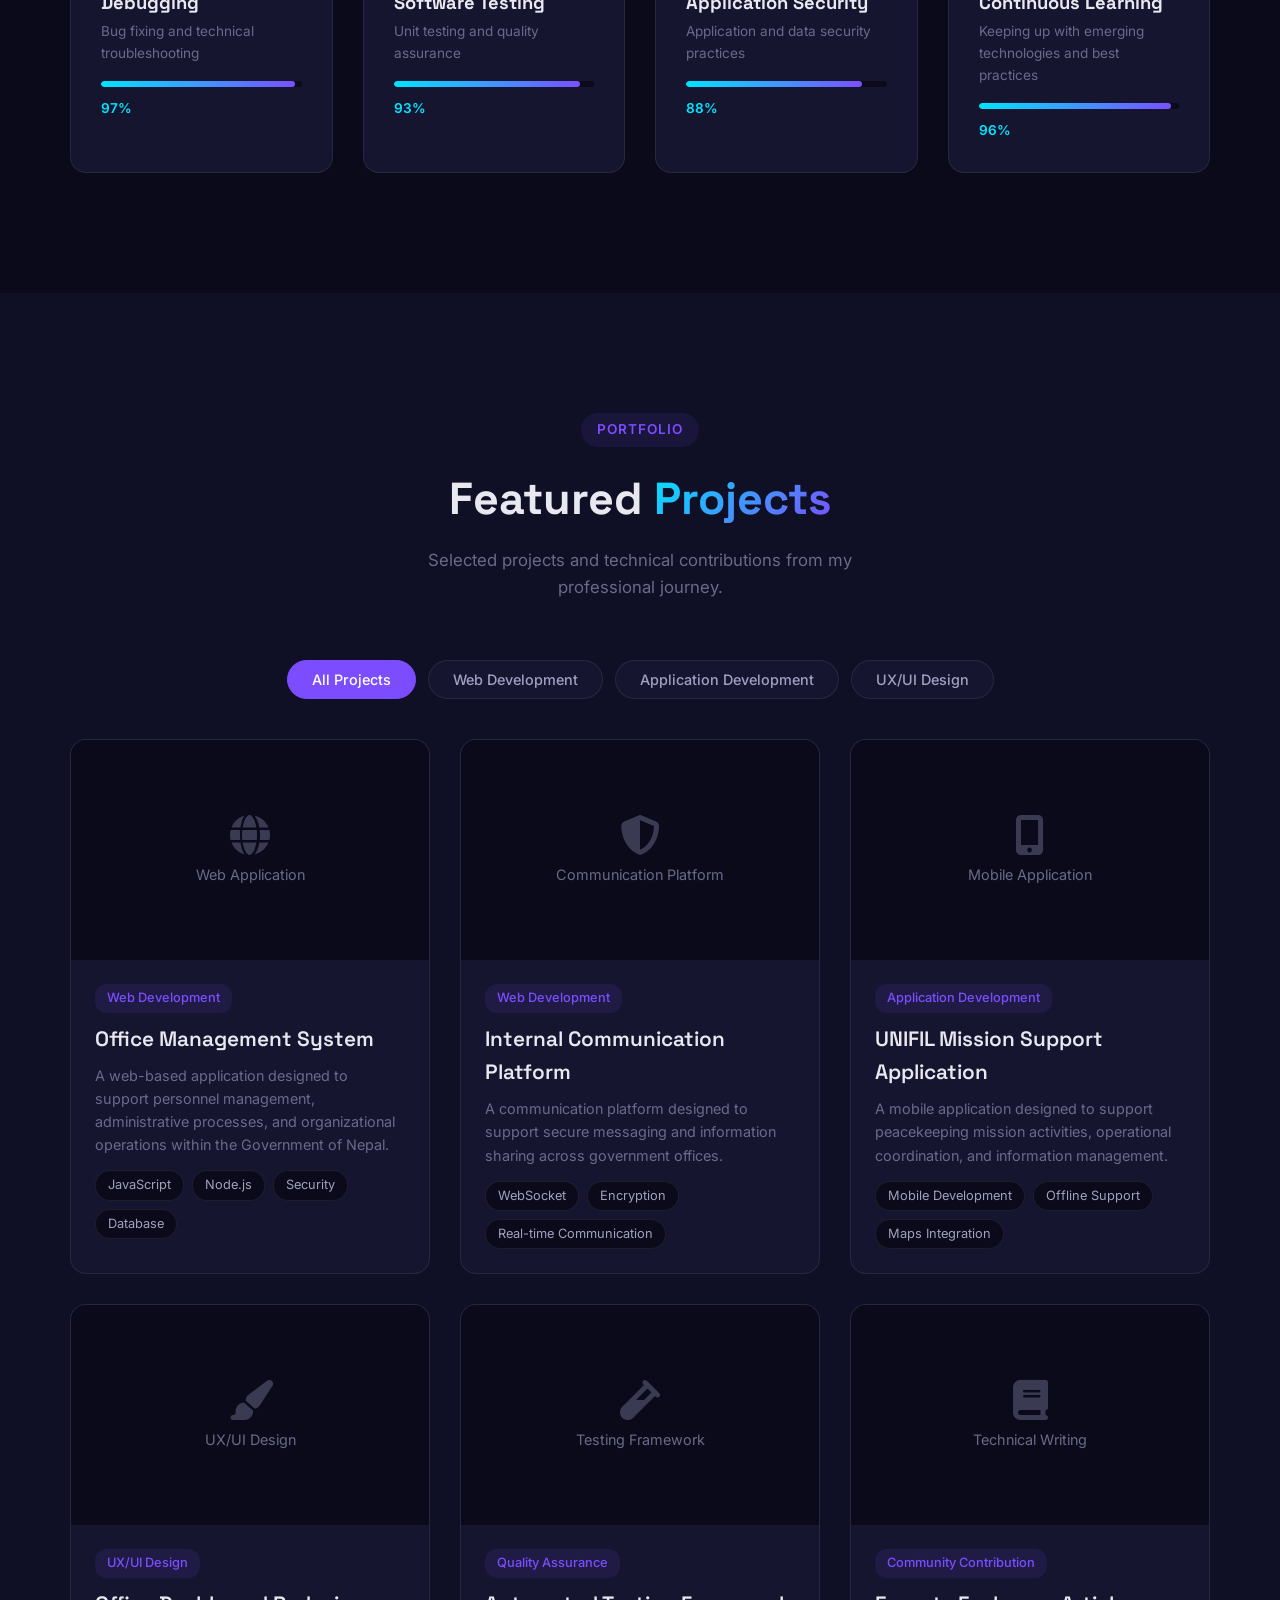
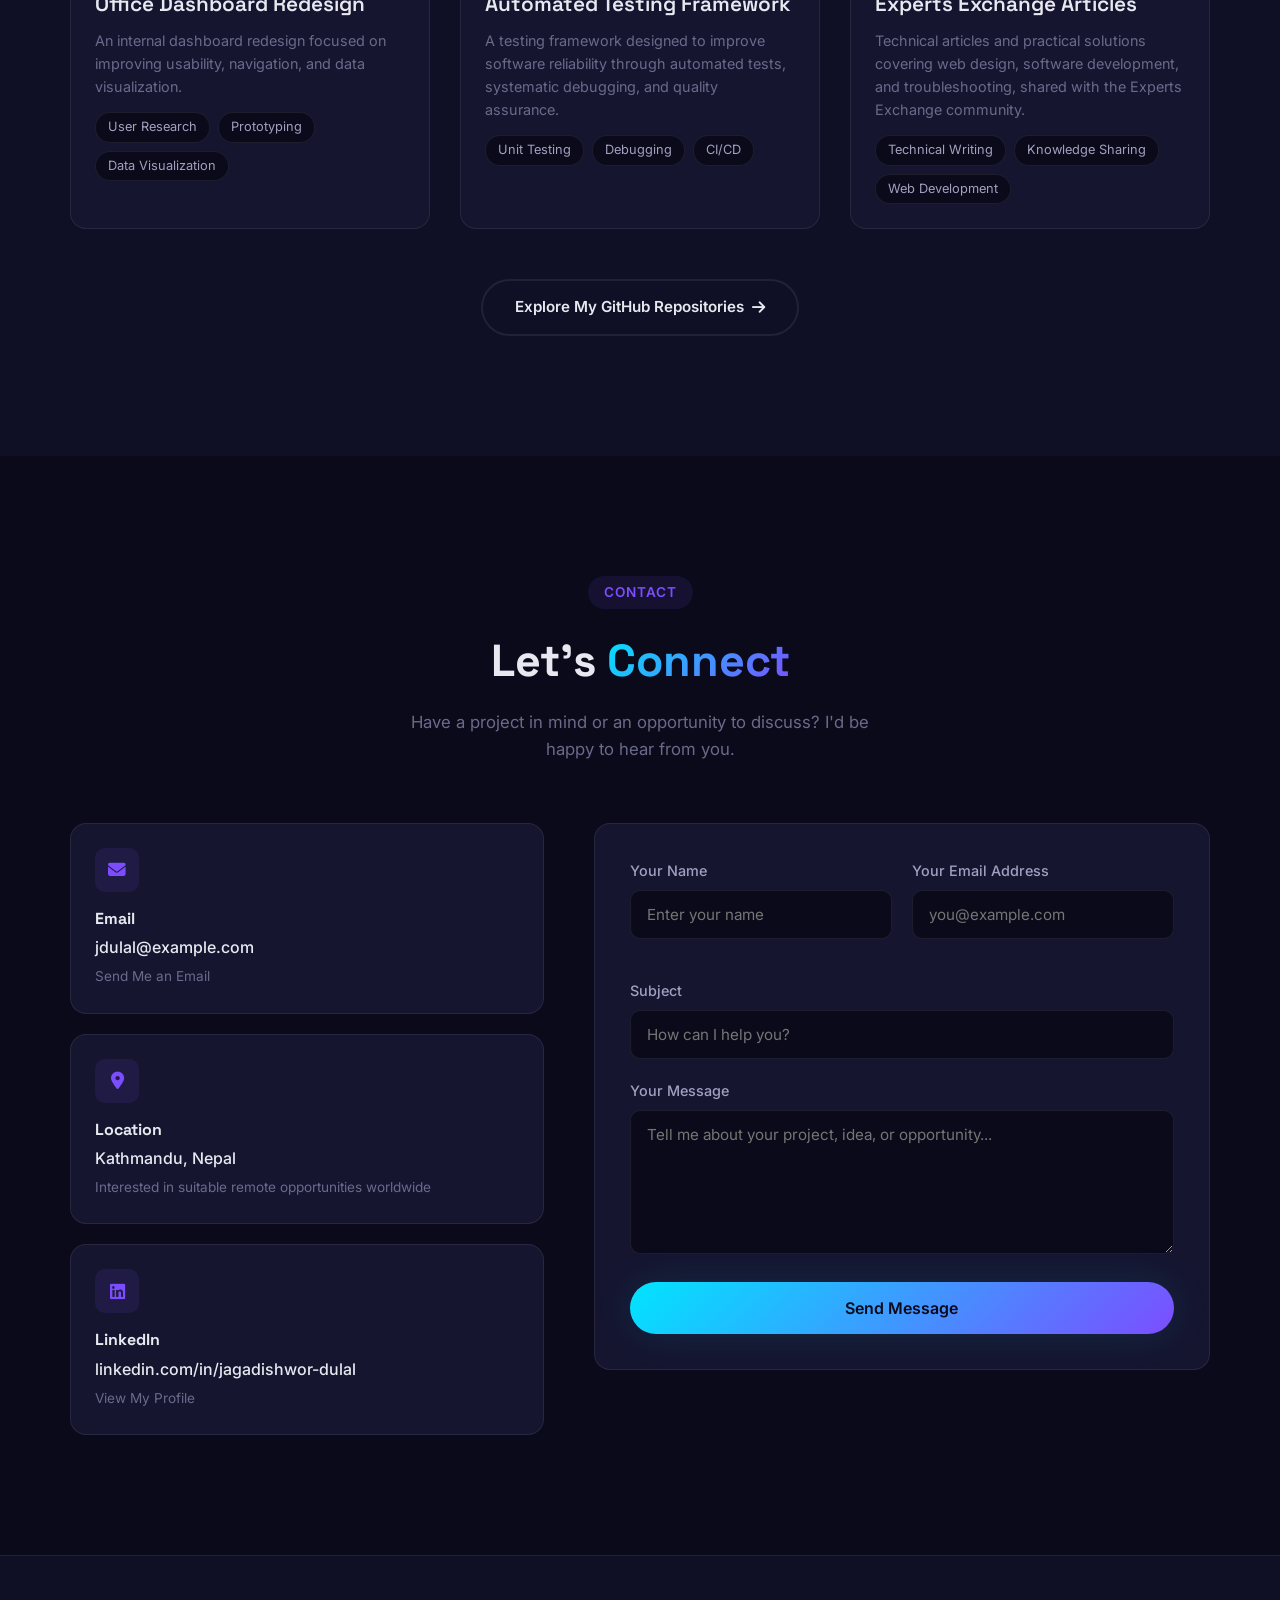
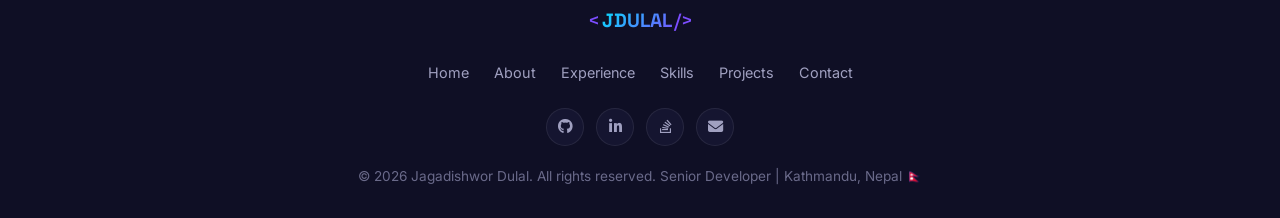
==== commit 1ca8bd81: "Update index.html" ====
--- a/index.html
+++ b/index.html
@@ -1,36 +1,37 @@
 <!DOCTYPE html>
 <html lang="en">
+
 <head>
     <meta charset="UTF-8">
     <meta name="viewport" content="width=device-width, initial-scale=1.0">
-    
-    <!-- ========== SEO META TAGS ========== -->
-    <title>Jagadishwor Dulal - Senior Developer | Kathmandu, Nepal</title>
+
+    <!-- SEO META TAGS -->
+    <title>Jagadishwor Dulal | Senior Developer | Kathmandu, Nepal</title>
     <meta name="description"
-        content="Jagadishwor Dulal is a Senior Developer with 20+ years of experience at Nepal Government, specializing in web, apps, and UX/UI design. Microsoft Certified Professional. Based in Kathmandu, Nepal.">
+        content="Jagadishwor Dulal is a Senior Developer with over 20 years of professional experience in software development, web and mobile applications, and UX/UI design. Microsoft Certified Professional based in Kathmandu, Nepal.">
     <meta name="keywords"
-        content="Jagadishwor Dulal, Senior Developer, Nepal Government, Kathmandu, Nepal, web developer, app developer, UX/UI design, Microsoft Certified, jdulal, JavaScript, React, bug fixing, unit testing">
+        content="Jagadishwor Dulal, Senior Developer, Software Developer, Government of Nepal, Kathmandu, Nepal, Web Developer, App Developer, UX/UI Design, Microsoft Certified Professional, JavaScript, Software Testing">
     <meta name="author" content="Jagadishwor Dulal">
     <meta name="robots" content="index, follow">
-    <link rel="canonical" href="https://jdulal.github.io/">
+    <link rel="canonical" href="https://jdulal.vercel.app/">
 
     <!-- Open Graph / Social Sharing -->
-    <meta property="og:title" content="Jagadishwor Dulal - Senior Developer Portfolio">
+    <meta property="og:title" content="Jagadishwor Dulal | Senior Software Developer">
     <meta property="og:description"
-        content="20+ years experience in web & app development. Microsoft Certified Professional. Senior Developer at Nepal Government. Based in Kathmandu, Nepal.">
+        content="Explore the professional portfolio of Jagadishwor Dulal, a Senior Developer with over 20 years of experience in software development, web applications, and UX/UI design.">
     <meta property="og:type" content="website">
-    <meta property="og:url" content="https://jdulal.github.io/">
-    <meta property="og:image" content="https://jdulal.github.io/images/og-image.jpg">
+    <meta property="og:url" content="https://jdulal.vercel.app/">
+    <meta property="og:image" content="https://jdulal.vercel.app/images/og-image.jpg">
     <meta property="og:image:width" content="1200">
     <meta property="og:image:height" content="630">
     <meta property="og:locale" content="en_US">
 
     <!-- Twitter Card -->
     <meta name="twitter:card" content="summary_large_image">
-    <meta name="twitter:title" content="Jagadishwor Dulal - Senior Developer">
+    <meta name="twitter:title" content="Jagadishwor Dulal | Senior Developer">
     <meta name="twitter:description"
-        content="20+ years in web development. Microsoft Certified Professional. Open to new opportunities.">
-    <meta name="twitter:image" content="https://jdulal.github.io/images/og-image.jpg">
+        content="Senior Software Developer with over 20 years of experience. Microsoft Certified Professional based in Kathmandu, Nepal.">
+    <meta name="twitter:image" content="https://jdulal.vercel.app/images/og-image.jpg">
 
     <!-- Favicon -->
     <link rel="icon" href="images/favicon.ico" type="image/x-icon">
@@ -39,94 +40,110 @@
     <!-- Google Fonts -->
     <link rel="preconnect" href="https://fonts.googleapis.com">
     <link rel="preconnect" href="https://fonts.gstatic.com" crossorigin>
-    <link href="https://fonts.googleapis.com/css2?family=Inter:wght@300;400;500;600;700;800;900&family=Space+Grotesk:wght@400;500;600;700&display=swap" rel="stylesheet">
-    <!-- Font Awesome Icons -->
+    <link
+        href="https://fonts.googleapis.com/css2?family=Inter:wght@300;400;500;600;700;800;900&family=Space+Grotesk:wght@400;500;600;700&display=swap"
+        rel="stylesheet">
+    
+    <!-- Font Awesome -->
     <link rel="stylesheet" href="https://cdnjs.cloudflare.com/ajax/libs/font-awesome/6.5.1/css/all.min.css">
+
     <!-- Main Stylesheet -->
     <link rel="stylesheet" href="css/style.css">
 
-    <!-- ========== STRUCTURED DATA (JSON-LD) ========== -->
+    <!-- Structured Data (JSON-LD) -->
     <script type="application/ld+json">
-        {
-            "@context": "https://schema.org",
-            "@type": "Person",
-            "name": "Jagadishwor Dulal",
-            "alternateName": "jdulal",
-            "jobTitle": "Senior Developer",
-            "url": "https://jdulal.github.io",
-            "sameAs": [
-                "https://github.com/jdulal",
-                "https://linkedin.com/in/jagadishwor-dulal"
-            ],
-            "description": "Self-motivated web/apps developer with 20+ years of experience at Nepal Government. Microsoft Certified Professional specializing in web, apps, and UX/UI design.",
-            "address": {
-                "@type": "PostalAddress",
-                "addressLocality": "Kathmandu",
-                "addressCountry": "Nepal"
-            },
-            "alumniOf": {
-                "@type": "CollegeOrUniversity",
-                "name": "Tribhuwan University"
-            },
-            "worksFor": {
-                "@type": "Organization",
-                "name": "Nepal Government"
-            },
-            "hasCredential": [
-                {
-                    "@type": "EducationalOccupationalCredential",
-                    "name": "Microsoft Certified Professional"
-                }
-            ]
-        }
+    {
+        "@context": "https://schema.org",
+        "@type": "Person",
+        "name": "Jagadishwor Dulal",
+        "alternateName": "jdulal",
+        "jobTitle": "Senior Developer",
+        "url": "https://jdulal.vercel.app/",
+        "sameAs": [
+            "https://github.com/jdulal",
+            "https://linkedin.com/in/jagadishwor-dulal"
+        ],
+        "description": "Senior Developer with over 20 years of professional experience in software development, web and mobile applications, and UX/UI design. Microsoft Certified Professional based in Kathmandu, Nepal.",
+        "address": {
+            "@type": "PostalAddress",
+            "addressLocality": "Kathmandu",
+            "addressCountry": "NP"
+        },
+        "alumniOf": {
+            "@type": "CollegeOrUniversity",
+            "name": "Tribhuvan University"
+        },
+        "worksFor": {
+            "@type": "Organization",
+            "name": "Government of Nepal"
+        },
+        "hasCredential": [
+            {
+                "@type": "EducationalOccupationalCredential",
+                "name": "Microsoft Certified Professional"
+            }
+        ]
+    }
     </script>
 </head>
+
 <body>
-    <!-- ========== CUSTOM CURSOR ========== -->
+<!-- CUSTOM CURSOR -->
     <div class="cursor"></div>
     <div class="cursor-follower"></div>
 
-    <!-- ========== NAVIGATION ========== -->
+    <!-- NAVIGATION -->
     <nav class="navbar" id="navbar" aria-label="Main navigation">
         <div class="nav-container">
-            <a href="#home" class="nav-logo" aria-label="Jagadishwor Dulal Portfolio Home">
+<a href="#home" class="nav-logo" aria-label="Jagadishwor Dulal - Home">
                 <span class="logo-bracket">&lt;</span>
                 <span class="logo-text">JDULAL</span>
                 <span class="logo-bracket">/&gt;</span>
             </a>
+
             <ul class="nav-menu" id="navMenu" role="menubar">
                 <li class="nav-item" role="none"><a href="#home" class="nav-link active" role="menuitem">Home</a></li>
                 <li class="nav-item" role="none"><a href="#about" class="nav-link" role="menuitem">About</a></li>
-                <li class="nav-item" role="none"><a href="#experience" class="nav-link" role="menuitem">Experience</a></li>
+                <li class="nav-item" role="none"><a href="#experience" class="nav-link" role="menuitem">Experience</a>
+                </li>
                 <li class="nav-item" role="none"><a href="#skills" class="nav-link" role="menuitem">Skills</a></li>
                 <li class="nav-item" role="none"><a href="#projects" class="nav-link" role="menuitem">Projects</a></li>
                 <li class="nav-item" role="none"><a href="#contact" class="nav-link" role="menuitem">Contact</a></li>
             </ul>
+
             <a href="#contact" class="nav-cta">Let's Connect</a>
-            <div class="hamburger" id="hamburger" aria-label="Toggle menu" role="button" tabindex="0">
+<div class="hamburger" id="hamburger" aria-label="Toggle navigation menu" role="button" tabindex="0"
+    aria-expanded="false" aria-controls="navMenu">
                 <span class="bar"></span>
                 <span class="bar"></span>
                 <span class="bar"></span>
             </div>
+
         </div>
     </nav>
 
-    <!-- ========== HERO SECTION ========== -->
+    <!-- HERO SECTION -->
     <section class="hero" id="home" aria-label="Introduction">
+
         <div class="hero-bg-shapes">
             <div class="shape shape-1"></div>
             <div class="shape shape-2"></div>
             <div class="shape shape-3"></div>
         </div>
+
         <div class="hero-container">
+
             <div class="hero-content">
+
                 <div class="hero-greeting">
                     <span class="wave-emoji">👋</span> Hello, I'm
                 </div>
+
                 <h1 class="hero-title">
                     <span class="title-line">Jagadishwor</span>
                     <span class="title-accent">Dulal</span>
                 </h1>
+
                 <div class="hero-role">
                     <span class="role-prefix">Senior</span>
                     <div class="typewriter-wrapper">
@@ -134,31 +151,50 @@
                         <span class="typewriter-cursor">|</span>
                     </div>
                 </div>
+
                 <p class="hero-description">
-                    Self-motivated developer with <strong>20+ years of experience</strong> in web, apps, and UX/UI design.
-                    Microsoft Certified Professional. Passionate about clean code, bug fixing, unit testing, and 
-                    continuous learning. Currently serving as Senior Developer at Nepal Government.
+                    I am a self-motivated Senior Developer with
+                    <strong>over 20 years of professional experience</strong>
+                    in software development, web and mobile applications,
+                    and UX/UI design. As a Microsoft Certified Professional,
+                    I am passionate about writing clean code, solving
+                    technical challenges, debugging, software testing,
+                    and continuous learning. I currently serve as a
+                    Senior Developer with the Government of Nepal.
                 </p>
+
                 <div class="hero-buttons">
                     <a href="#projects" class="btn btn-primary">
                         View My Work
                         <i class="fas fa-arrow-right" aria-hidden="true"></i>
                     </a>
+
                     <a href="#contact" class="btn btn-outline">
-                        Get In Touch
+                        Get in Touch
                     </a>
                 </div>
+
                 <div class="hero-social">
-                    <a href="https://github.com/jdulal" class="social-link" aria-label="GitHub Profile" target="_blank" rel="noopener noreferrer"><i class="fab fa-github"></i></a>
-                    <a href="https://linkedin.com/in/jagadishwor-dulal" class="social-link" aria-label="LinkedIn Profile" target="_blank" rel="noopener noreferrer"><i class="fab fa-linkedin-in"></i></a>
-                    <a href="https://stackoverflow.com/users/jdulal" class="social-link" aria-label="Stack Overflow Profile" target="_blank" rel="noopener noreferrer"><i class="fab fa-stack-overflow"></i></a>
+                    <a href="https://github.com/jdulal" class="social-link" aria-label="GitHub Profile" target="_blank"
+                        rel="noopener noreferrer"><i class="fab fa-github"></i></a>
+                    
+                    <a href="https://linkedin.com/in/jagadishwor-dulal" class="social-link" aria-label="LinkedIn Profile" target="_blank"
+                        rel="noopener noreferrer"><i class="fab fa-linkedin-in"></i></a>
+                    
+                    <a href="https://stackoverflow.com/users/jdulal" class="social-link" aria-label="Stack Overflow Profile" target="_blank"
+                        rel="noopener noreferrer"><i class="fab fa-stack-overflow"></i></a>
+                    
+                    <!-- Replace with your actual professional email address -->
                     <a href="mailto:jdulal@example.com" class="social-link" aria-label="Email"><i class="fas fa-envelope"></i></a>
                 </div>
-            </div>
+
+            </div>
+
             <div class="hero-visual">
+
                 <div class="hero-image-wrapper">
                     <div class="hero-image-placeholder">
-                        <!-- Replace with your professional photo -->
+                        <!-- Replace with your professional photograph -->
                         <div class="placeholder-icon" aria-hidden="true">
                             <i class="fas fa-user-tie"></i>
                         </div>
@@ -166,59 +202,89 @@
                     </div>
                     <div class="hero-image-border"></div>
                 </div>
+
                 <div class="floating-card card-1" aria-hidden="true">
                     <i class="fas fa-medal"></i>
-                    <span>UNIFIL Peace Keeping Medal</span>
-                </div>
+                    <span>UNIFIL Peacekeeping Medal</span>
+                </div>
+
                 <div class="floating-card card-2" aria-hidden="true">
                     <i class="fas fa-map-marker-alt"></i>
                     <span>Kathmandu, Nepal 🇳🇵</span>
                 </div>
-            </div>
+
+            </div>
+
         </div>
+
         <a href="#about" class="scroll-indicator" aria-label="Scroll to About section">
             <span>Scroll Down</span>
             <i class="fas fa-chevron-down" aria-hidden="true"></i>
         </a>
+
     </section>
 
-    <!-- ========== ABOUT SECTION ========== -->
+    <!-- ABOUT SECTION -->
     <section class="about" id="about" aria-label="About Jagadishwor Dulal">
+
         <div class="section-container">
+
             <div class="section-header">
                 <span class="section-tag">About Me</span>
-                <h2 class="section-title">Get To Know <span class="highlight">Me</span></h2>
-                <p class="section-subtitle">A seasoned developer with two decades of experience in software development.</p>
-            </div>
+                <h2 class="section-title">Get to Know <span class="highlight">Me</span></h2>
+                <p class="section-subtitle">
+                    A seasoned software developer with over two decades of professional experience.
+                </p>
+            </div>
+
             <div class="about-content">
+
                 <div class="about-visual">
                     <div class="about-image-wrapper">
+
                         <div class="about-image-placeholder">
-                            <!-- Add your photo: <img src="images/about-me.jpg" alt="Jagadishwor Dulal - Senior Developer"> -->
+                            <!-- Add your photograph:
+                                                                                    <img src="images/about-me.jpg"
+                                                                                         alt="Jagadishwor Dulal, Senior Developer">
+                                                                                    -->
                             <i class="fas fa-image" aria-hidden="true"></i>
                             <span>About Image</span>
                         </div>
-                        <div class="about-experience-badge" aria-label="20+ years of experience">
+<div class="about-experience-badge" aria-label="Over 20 years of experience">
                             <span class="exp-number">20+</span>
                             <span class="exp-label">Years<br>Experience</span>
                         </div>
-                    </div>
-                </div>
+
+                    </div>
+                </div>
+
                 <div class="about-text">
+
                     <h3 class="about-heading">
-                        A <span class="highlight">self-motivated developer</span> passionate about web, apps, and UX/UI design.
+                        A <span class="highlight">self-motivated software developer</span>
+                        passionate about technology, application development, and user experience.
                     </h3>
+
                     <p class="about-paragraph">
-                        I'm <strong>Jagadishwor Dulal</strong>, a Senior Developer with over <strong>19 years of experience</strong>
-                        at the <strong>Nepal Government</strong>, based in Kathmandu, Nepal. I specialize in software development
-                        with a strong focus on web applications, mobile apps, and user experience design.
+                        I'm <strong>Jagadishwor Dulal</strong>, a Senior Developer
+                        with over <strong>20 years of professional experience</strong>
+                        in the <strong>Government of Nepal</strong>. Based in
+                        Kathmandu, Nepal, I specialize in software development,
+                        particularly web and mobile applications, as well as
+                        user experience and interface design.
                     </p>
+
                     <p class="about-paragraph">
-                        I'm always happy to accept challenges in programming, enjoy <strong>bug fixing and unit testing</strong>, 
-                        and I'm eager to learn new technologies. I continuously self-update in related fields to stay 
-                        current with industry trends and best practices.
+                        I enjoy tackling complex programming challenges,
+                        debugging applications, and improving software quality
+                        through testing. I am passionate about exploring new
+                        technologies and continuously developing my technical
+                        skills to stay current with industry trends and
+                        software engineering best practices.
                     </p>
+
                     <div class="about-details">
+
                         <div class="detail-item">
                             <i class="fas fa-map-marker-alt" aria-hidden="true"></i>
                             <div>
@@ -226,20 +292,23 @@
                                 <span class="detail-value">Kathmandu, Nepal</span>
                             </div>
                         </div>
+
                         <div class="detail-item">
                             <i class="fas fa-building" aria-hidden="true"></i>
                             <div>
-                                <span class="detail-label">Current Role</span>
-                                <span class="detail-value">Senior Developer at Nepal Government</span>
+                                <span class="detail-label">Current Position</span>
+                                <span class="detail-value">Senior Developer, Government of Nepal</span>
                             </div>
                         </div>
+
                         <div class="detail-item">
                             <i class="fas fa-university" aria-hidden="true"></i>
                             <div>
                                 <span class="detail-label">Education</span>
-                                <span class="detail-value">Tribhuwan University (2002-2004)</span>
+                                <span class="detail-value">Tribhuvan University (2002–2004)</span>
                             </div>
                         </div>
+
                         <div class="detail-item">
                             <i class="fas fa-certificate" aria-hidden="true"></i>
                             <div>
@@ -247,89 +316,143 @@
                                 <span class="detail-value available">Microsoft Certified Professional</span>
                             </div>
                         </div>
-                    </div>
+
+                    </div>
+
                     <a href="#experience" class="btn btn-primary">
-                        <i class="fas fa-briefcase" aria-hidden="true"></i> View Experience
+                        <i class="fas fa-briefcase" aria-hidden="true"></i>
+                        View My Experience
                     </a>
-                </div>
-            </div>
+
+                </div>
+
+            </div>
+
         </div>
     </section>
 
-    <!-- ========== EXPERIENCE SECTION ========== -->
+    <!-- EXPERIENCE SECTION -->
     <section class="experience-section" id="experience" aria-label="Professional experience">
+
         <div class="section-container">
+
             <div class="section-header">
                 <span class="section-tag">Experience</span>
-                <h2 class="section-title">Professional <span class="highlight">Journey</span></h2>
-                <p class="section-subtitle">Over 19 years of dedicated service and development expertise.</p>
-            </div>
+                <h2 class="section-title">My Professional <span class="highlight">Journey</span></h2>
+                <p class="section-subtitle">
+                    Over 20 years of professional experience in software development and technology.
+                </p>
+            </div>
+
             <div class="experience-timeline">
-                <!-- Current Role -->
+<!-- Current Position -->
                 <div class="timeline-item">
+
                     <div class="timeline-marker current">
                         <i class="fas fa-briefcase"></i>
                     </div>
+
                     <div class="timeline-content">
+
                         <div class="timeline-header">
                             <h3>Senior Developer</h3>
                             <span class="timeline-badge current-badge">Current</span>
                         </div>
-                        <p class="timeline-company"><i class="fas fa-shield-alt"></i> Nepal Government</p>
-                        <p class="timeline-date"><i class="far fa-calendar-alt"></i> August 2006 - Present · 19 yrs 9 mos</p>
-                        <p class="timeline-location"><i class="fas fa-map-marker-alt"></i> Kathmandu, Nepal</p>
+<p class="timeline-company">
+    <i class="fas fa-shield-alt"></i>
+    Government of Nepal
+</p>
+
+<p class="timeline-date">
+    <i class="far fa-calendar-alt"></i>
+    August 2006 – Present
+</p>
+
+<p class="timeline-location">
+    <i class="fas fa-map-marker-alt"></i>
+    Kathmandu, Nepal
+</p>
+
                         <p class="timeline-description">
-                            Leading software development initiatives, building robust web applications, 
-                            and maintaining critical systems for the organization. Specializing in full-stack 
-                            development with a focus on security, performance, and usability.
+                            Contributing to software development initiatives,
+                            building reliable web applications, and maintaining
+                            organizational information systems. Working across
+                            application development with an emphasis on security,
+                            performance, usability, and maintainability.
                         </p>
+
                         <div class="timeline-tags">
                             <span>Software Development</span>
                             <span>Web Applications</span>
                             <span>UX/UI Design</span>
-                            <span>Bug Fixing</span>
+                            <span>Debugging</span>
                             <span>Unit Testing</span>
                         </div>
-                    </div>
-                </div>
-                
-                <!-- Volunteering -->
+
+                    </div>
+                </div>
+
+                <!-- Community Contribution -->
                 <div class="timeline-item">
+
                     <div class="timeline-marker">
                         <i class="fas fa-pen-fancy"></i>
                     </div>
+
                     <div class="timeline-content">
+
                         <div class="timeline-header">
-                            <h3>Contributing Writer / Bug Fixing</h3>
-                        </div>
-                        <p class="timeline-company"><i class="fas fa-globe"></i> Experts Exchange</p>
-                        <p class="timeline-date"><i class="far fa-calendar-alt"></i> November 2014 - January 2022 · 7 yrs 3 mos</p>
+                            <h3>Contributing Writer and Technical Expert</h3>
+                        </div>
+<p class="timeline-company">
+    <i class="fas fa-globe"></i>
+    Experts Exchange
+</p>
+
+<p class="timeline-date">
+    <i class="far fa-calendar-alt"></i>
+    November 2014 – January 2022
+</p>
+
                         <p class="timeline-description">
-                            Exchange Expert Contributor, solving issues related to web design and development. 
-                            Actively contributed to the developer community by providing solutions, writing 
-                            technical articles, and helping fellow developers troubleshoot complex problems.
+                            Contributed to the developer community by
+                            troubleshooting technical issues, sharing
+                            practical solutions, and writing articles on
+                            web design and development. Helped fellow
+                            developers address technical challenges and
+                            improve their development practices.
                         </p>
+
                         <div class="timeline-tags">
-                            <span>Science & Technology</span>
+                            <span>Technical Writing</span>
                             <span>Web Design</span>
                             <span>Web Development</span>
-                            <span>Community Support</span>
-                        </div>
-                    </div>
-                </div>
+                            <span>Technical Support</span>
+                            <span>Community Contribution</span>
+                        </div>
+
+                    </div>
+                </div>
+
             </div>
         </div>
     </section>
 
-    <!-- ========== CERTIFICATIONS SECTION ========== -->
-    <section class="certifications" id="certifications" aria-label="Certifications">
+    <!-- CERTIFICATIONS SECTION -->
+    <section class="certifications" id="certifications" aria-label="Certifications and credentials">
+
         <div class="section-container">
+
             <div class="section-header">
                 <span class="section-tag">Credentials</span>
                 <h2 class="section-title">Licenses & <span class="highlight">Certifications</span></h2>
-                <p class="section-subtitle">Professional certifications that validate my expertise.</p>
-            </div>
+                <p class="section-subtitle">
+                    Professional certifications and recognitions reflecting my experience and achievements.
+                </p>
+            </div>
+
             <div class="cert-grid">
+
                 <div class="cert-card">
                     <div class="cert-icon">
                         <i class="fab fa-microsoft"></i>
@@ -337,9 +460,10 @@
                     <div class="cert-info">
                         <h4>Microsoft Certified Professional</h4>
                         <p class="cert-issuer">Microsoft</p>
-                        <p class="cert-domain">Software Development</p>
-                    </div>
-                </div>
+                        <p class="cert-domain">Professional Certification</p>
+                    </div>
+                </div>
+
                 <div class="cert-card">
                     <div class="cert-icon">
                         <i class="fas fa-chart-line"></i>
@@ -347,108 +471,157 @@
                     <div class="cert-info">
                         <h4>Facebook Business Manager</h4>
                         <p class="cert-issuer">Great Learning</p>
-                        <p class="cert-date">Issued November 2022</p>
-                        <p class="cert-domain">Software Development</p>
-                    </div>
-                </div>
+                        <p class="cert-date">Issued: November 2022</p>
+                        <p class="cert-domain">Digital Marketing</p>
+                    </div>
+                </div>
+
                 <div class="cert-card">
                     <div class="cert-icon">
                         <i class="fas fa-medal"></i>
                     </div>
                     <div class="cert-info">
-                        <h4>UNIFIL Peace Keeping Medal</h4>
+                        <h4>UNIFIL Peacekeeping Medal</h4>
                         <p class="cert-issuer">United Nations</p>
-                        <p class="cert-domain">Peace Keeping Mission</p>
-                    </div>
-                </div>
+                        <p class="cert-domain">Peacekeeping Service</p>
+                    </div>
+                </div>
+
             </div>
         </div>
     </section>
 
-    <!-- ========== SKILLS SECTION ========== -->
+    <!-- SKILLS SECTION -->
     <section class="skills" id="skills" aria-label="Technical skills">
+
         <div class="section-container">
+
             <div class="section-header">
                 <span class="section-tag">My Skills</span>
                 <h2 class="section-title">Technologies I <span class="highlight">Work With</span></h2>
-                <p class="section-subtitle">Tools and technologies I've mastered over 20+ years of development.</p>
-            </div>
+                <p class="section-subtitle">
+                    Technical skills and professional capabilities developed through over 20 years of experience.
+                </p>
+            </div>
+
             <div class="skills-grid">
+
                 <div class="skill-card">
                     <div class="skill-icon"><i class="fas fa-globe" aria-hidden="true"></i></div>
                     <h4>Web Development</h4>
-                    <p>Full-stack web applications</p>
-                    <div class="skill-bar"><div class="skill-fill" data-width="98%" role="progressbar" aria-valuenow="98" aria-valuemin="0" aria-valuemax="100"></div></div>
+                    <p>Full-stack web application development</p>
+                    <div class="skill-bar">
+                        <div class="skill-fill" data-width="98%" role="progressbar" aria-valuenow="98" aria-valuemin="0" aria-valuemax="100"
+                            aria-label="Web Development proficiency"></div>
+                    </div>
                     <span class="skill-percent">98%</span>
                 </div>
+
                 <div class="skill-card">
                     <div class="skill-icon"><i class="fas fa-mobile-alt" aria-hidden="true"></i></div>
-                    <h4>App Development</h4>
-                    <p>Mobile & desktop applications</p>
-                    <div class="skill-bar"><div class="skill-fill" data-width="90%" role="progressbar" aria-valuenow="90" aria-valuemin="0" aria-valuemax="100"></div></div>
+                    <h4>Application Development</h4>
+                    <p>Mobile and desktop applications</p>
+                    <div class="skill-bar">
+                        <div class="skill-fill" data-width="90%" role="progressbar" aria-valuenow="90" aria-valuemin="0" aria-valuemax="100"
+                            aria-label="Application Development proficiency"></div>
+                    </div>
                     <span class="skill-percent">90%</span>
                 </div>
+
                 <div class="skill-card">
                     <div class="skill-icon"><i class="fas fa-paint-brush" aria-hidden="true"></i></div>
                     <h4>UX/UI Design</h4>
-                    <p>User experience & interface design</p>
-                    <div class="skill-bar"><div class="skill-fill" data-width="92%" role="progressbar" aria-valuenow="92" aria-valuemin="0" aria-valuemax="100"></div></div>
+                    <p>User experience and interface design</p>
+                    <div class="skill-bar">
+                        <div class="skill-fill" data-width="92%" role="progressbar" aria-valuenow="92" aria-valuemin="0" aria-valuemax="100"
+                            aria-label="UX/UI Design proficiency"></div>
+                    </div>
                     <span class="skill-percent">92%</span>
                 </div>
+
                 <div class="skill-card">
                     <div class="skill-icon"><i class="fab fa-js" aria-hidden="true"></i></div>
                     <h4>JavaScript</h4>
-                    <p>Modern ES6+ development</p>
-                    <div class="skill-bar"><div class="skill-fill" data-width="95%" role="progressbar" aria-valuenow="95" aria-valuemin="0" aria-valuemax="100"></div></div>
+                    <p>Modern JavaScript and ES6+ development</p>
+                    <div class="skill-bar">
+                        <div class="skill-fill" data-width="95%" role="progressbar" aria-valuenow="95" aria-valuemin="0" aria-valuemax="100"
+                            aria-label="JavaScript proficiency"></div>
+                    </div>
                     <span class="skill-percent">95%</span>
                 </div>
+
                 <div class="skill-card">
                     <div class="skill-icon"><i class="fas fa-bug" aria-hidden="true"></i></div>
-                    <h4>Bug Fixing</h4>
-                    <p>Debugging & troubleshooting</p>
-                    <div class="skill-bar"><div class="skill-fill" data-width="97%" role="progressbar" aria-valuenow="97" aria-valuemin="0" aria-valuemax="100"></div></div>
+                    <h4>Debugging</h4>
+                    <p>Bug fixing and technical troubleshooting</p>
+                    <div class="skill-bar">
+                        <div class="skill-fill" data-width="97%" role="progressbar" aria-valuenow="97" aria-valuemin="0" aria-valuemax="100"
+                            aria-label="Debugging proficiency"></div>
+                    </div>
                     <span class="skill-percent">97%</span>
                 </div>
+
                 <div class="skill-card">
                     <div class="skill-icon"><i class="fas fa-vial" aria-hidden="true"></i></div>
-                    <h4>Unit Testing</h4>
-                    <p>Test-driven development</p>
-                    <div class="skill-bar"><div class="skill-fill" data-width="93%" role="progressbar" aria-valuenow="93" aria-valuemin="0" aria-valuemax="100"></div></div>
+                    <h4>Software Testing</h4>
+                    <p>Unit testing and quality assurance</p>
+                    <div class="skill-bar">
+                        <div class="skill-fill" data-width="93%" role="progressbar" aria-valuenow="93" aria-valuemin="0" aria-valuemax="100"
+                            aria-label="Software Testing proficiency"></div>
+                    </div>
                     <span class="skill-percent">93%</span>
                 </div>
+
                 <div class="skill-card">
                     <div class="skill-icon"><i class="fas fa-shield-alt" aria-hidden="true"></i></div>
-                    <h4>Security</h4>
-                    <p>Application & data security</p>
-                    <div class="skill-bar"><div class="skill-fill" data-width="88%" role="progressbar" aria-valuenow="88" aria-valuemin="0" aria-valuemax="100"></div></div>
+                    <h4>Application Security</h4>
+                    <p>Application and data security practices</p>
+                    <div class="skill-bar">
+                        <div class="skill-fill" data-width="88%" role="progressbar" aria-valuenow="88" aria-valuemin="0" aria-valuemax="100"
+                            aria-label="Application Security proficiency"></div>
+                    </div>
                     <span class="skill-percent">88%</span>
                 </div>
+
                 <div class="skill-card">
                     <div class="skill-icon"><i class="fas fa-book-open" aria-hidden="true"></i></div>
                     <h4>Continuous Learning</h4>
-                    <p>Self-updating with new tech</p>
-                    <div class="skill-bar"><div class="skill-fill" data-width="96%" role="progressbar" aria-valuenow="96" aria-valuemin="0" aria-valuemax="100"></div></div>
+                    <p>Keeping up with emerging technologies and best practices</p>
+                    <div class="skill-bar">
+                        <div class="skill-fill" data-width="96%" role="progressbar" aria-valuenow="96" aria-valuemin="0" aria-valuemax="100"
+                            aria-label="Continuous Learning proficiency"></div>
+                    </div>
                     <span class="skill-percent">96%</span>
                 </div>
+
             </div>
         </div>
     </section>
 
-    <!-- ========== PROJECTS SECTION ========== -->
+    <!-- PROJECTS SECTION -->
     <section class="projects" id="projects" aria-label="Featured projects">
+
         <div class="section-container">
+
             <div class="section-header">
                 <span class="section-tag">Portfolio</span>
                 <h2 class="section-title">Featured <span class="highlight">Projects</span></h2>
-                <p class="section-subtitle">A selection of software development projects from my career.</p>
-            </div>
+                <p class="section-subtitle">
+                    Selected projects and technical contributions from my professional journey.
+                </p>
+            </div>
+
             <div class="project-filters" role="tablist" aria-label="Filter projects">
-                <button class="filter-btn active" data-filter="all" role="tab" aria-selected="true">All</button>
+                <button class="filter-btn active" data-filter="all" role="tab" aria-selected="true">All
+                    Projects</button>
                 <button class="filter-btn" data-filter="web" role="tab" aria-selected="false">Web Development</button>
-                <button class="filter-btn" data-filter="app" role="tab" aria-selected="false">App Development</button>
+                <button class="filter-btn" data-filter="app" role="tab" aria-selected="false">Application
+                    Development</button>
                 <button class="filter-btn" data-filter="design" role="tab" aria-selected="false">UX/UI Design</button>
             </div>
+
             <div class="projects-grid">
+
                 <!-- Project 1 -->
                 <div class="project-card" data-category="web">
                     <div class="project-image">
@@ -458,66 +631,78 @@
                         </div>
                         <div class="project-overlay">
                             <div class="overlay-links">
-                                <a href="https://github.com/jdulal" class="overlay-link" title="View on GitHub" target="_blank" rel="noopener noreferrer"><i class="fab fa-github"></i></a>
-                                <a href="#" class="overlay-link" title="Live Demo"><i class="fas fa-external-link-alt"></i></a>
+                                <a href="https://github.com/jdulal" class="overlay-link" title="View GitHub Profile" target="_blank"
+                                    rel="noopener noreferrer"><i class="fab fa-github"></i></a>
                             </div>
                         </div>
                     </div>
                     <div class="project-info">
                         <span class="project-category">Web Development</span>
                         <h3 class="project-title">Office Management System</h3>
-                        <p class="project-desc">A secure, scalable web application for managing personnel records and operations within the
-                            Nepal Government.</p>
+                        <p class="project-desc">
+                            A web-based application designed to support personnel management, administrative processes,
+                            and organizational operations within the Government of Nepal.
+                        </p>
                         <div class="project-tags">
                             <span>JavaScript</span><span>Node.js</span><span>Security</span><span>Database</span>
                         </div>
                     </div>
                 </div>
+
                 <!-- Project 2 -->
                 <div class="project-card" data-category="web">
                     <div class="project-image">
                         <div class="project-placeholder">
                             <i class="fas fa-shield-alt" aria-hidden="true"></i>
-                            <span>Office Management System</span>
+                            <span>Communication Platform</span>
                         </div>
                         <div class="project-overlay">
                             <div class="overlay-links">
-                                <a href="https://github.com/jdulal" class="overlay-link" title="View on GitHub" target="_blank" rel="noopener noreferrer"><i class="fab fa-github"></i></a>
+                                <a href="https://github.com/jdulal" class="overlay-link" title="View GitHub Profile" target="_blank"
+                                    rel="noopener noreferrer"><i class="fab fa-github"></i></a>
                             </div>
                         </div>
                     </div>
                     <div class="project-info">
                         <span class="project-category">Web Development</span>
                         <h3 class="project-title">Internal Communication Platform</h3>
-                        <p class="project-desc">Real-time communication system for secure messaging and information sharing within government
-                            offices.</p>
+                        <p class="project-desc">
+                            A communication platform designed to support secure messaging and information sharing across
+                            government offices.
+                        </p>
                         <div class="project-tags">
-                            <span>WebSocket</span><span>Encryption</span><span>Real-time</span>
-                        </div>
-                    </div>
-                </div>
+                            <span>WebSocket</span><span>Encryption</span><span>Real-time Communication</span>
+                        </div>
+                    </div>
+                </div>
+
                 <!-- Project 3 -->
                 <div class="project-card" data-category="app">
                     <div class="project-image">
                         <div class="project-placeholder">
                             <i class="fas fa-mobile-alt" aria-hidden="true"></i>
-                            <span>Mobile App</span>
+                            <span>Mobile Application</span>
                         </div>
                         <div class="project-overlay">
                             <div class="overlay-links">
-                                <a href="https://github.com/jdulal" class="overlay-link" title="View on GitHub" target="_blank" rel="noopener noreferrer"><i class="fab fa-github"></i></a>
+                                <a href="https://github.com/jdulal" class="overlay-link" title="View GitHub Profile" target="_blank"
+                                    rel="noopener noreferrer"><i class="fab fa-github"></i></a>
                             </div>
                         </div>
                     </div>
                     <div class="project-info">
-                        <span class="project-category">App Development</span>
-                        <h3 class="project-title">UNIFIL Mission Support App</h3>
-                        <p class="project-desc">Mobile application developed to support peacekeeping mission operations and logistics coordination.</p>
+                        <span class="project-category">Application Development</span>
+                        <h3 class="project-title">UNIFIL Mission Support Application</h3>
+                        <p class="project-desc">
+                            A mobile application designed to support peacekeeping mission activities, operational
+                            coordination, and information management.
+                        </p>
                         <div class="project-tags">
-                            <span>Mobile</span><span>Offline-first</span><span>Maps Integration</span>
-                        </div>
-                    </div>
-                </div>
+                            <span>Mobile Development</span><span>Offline Support</span><span>Maps Integration</span>
+                        </div>
+                    </div>
+                </div>
+
                 <!-- Project 4 -->
                 <div class="project-card" data-category="design">
                     <div class="project-image">
@@ -527,137 +712,185 @@
                         </div>
                         <div class="project-overlay">
                             <div class="overlay-links">
-                                <a href="https://github.com/jdulal" class="overlay-link" title="View on GitHub" target="_blank" rel="noopener noreferrer"><i class="fab fa-github"></i></a>
+                                <a href="https://github.com/jdulal" class="overlay-link" title="View GitHub Profile" target="_blank"
+                                    rel="noopener noreferrer"><i class="fab fa-github"></i></a>
                             </div>
                         </div>
                     </div>
                     <div class="project-info">
                         <span class="project-category">UX/UI Design</span>
                         <h3 class="project-title">Office Dashboard Redesign</h3>
-                        <p class="project-desc">Complete UX/UI overhaul of internal dashboards for improved usability and data visualization.</p>
+                        <p class="project-desc">
+                            An internal dashboard redesign focused on improving usability, navigation, and data
+                            visualization.
+                        </p>
                         <div class="project-tags">
-                            <span>User Research</span><span>Prototyping</span><span>Data Viz</span>
-                        </div>
-                    </div>
-                </div>
+                            <span>User Research</span><span>Prototyping</span><span>Data Visualization</span>
+                        </div>
+                    </div>
+                </div>
+
                 <!-- Project 5 -->
                 <div class="project-card" data-category="web">
                     <div class="project-image">
                         <div class="project-placeholder">
                             <i class="fas fa-vial" aria-hidden="true"></i>
-                            <span>Testing Suite</span>
+                            <span>Testing Framework</span>
                         </div>
                         <div class="project-overlay">
                             <div class="overlay-links">
-                                <a href="https://github.com/jdulal" class="overlay-link" title="View on GitHub" target="_blank" rel="noopener noreferrer"><i class="fab fa-github"></i></a>
+                                <a href="https://github.com/jdulal" class="overlay-link" title="View GitHub Profile" target="_blank"
+                                    rel="noopener noreferrer"><i class="fab fa-github"></i></a>
                             </div>
                         </div>
                     </div>
                     <div class="project-info">
                         <span class="project-category">Quality Assurance</span>
                         <h3 class="project-title">Automated Testing Framework</h3>
-                        <p class="project-desc">Comprehensive unit testing and bug fixing framework for ensuring software reliability and performance.</p>
+                        <p class="project-desc">
+                            A testing framework designed to improve software reliability through automated tests,
+                            systematic debugging, and quality assurance.
+                        </p>
                         <div class="project-tags">
-                            <span>Unit Testing</span><span>Bug Fixing</span><span>CI/CD</span>
-                        </div>
-                    </div>
-                </div>
+                            <span>Unit Testing</span><span>Debugging</span><span>CI/CD</span>
+                        </div>
+                    </div>
+                </div>
+
                 <!-- Project 6 -->
                 <div class="project-card" data-category="app">
                     <div class="project-image">
                         <div class="project-placeholder">
                             <i class="fas fa-book" aria-hidden="true"></i>
-                            <span>Writer Platform</span>
+                            <span>Technical Writing</span>
                         </div>
                         <div class="project-overlay">
                             <div class="overlay-links">
-                                <a href="https://github.com/jdulal" class="overlay-link" title="View on GitHub" target="_blank" rel="noopener noreferrer"><i class="fab fa-github"></i></a>
-                                <a href="https://rdsrc.us/otWNh0" class="overlay-link" title="View Articles" target="_blank" rel="noopener noreferrer"><i class="fas fa-external-link-alt"></i></a>
+                                <a href="https://github.com/jdulal" class="overlay-link" title="View GitHub Profile" target="_blank"
+                                    rel="noopener noreferrer"><i class="fab fa-github"></i></a>
+                                <a href="https://rdsrc.us/otWNh0" class="overlay-link" title="Read Technical Articles" target="_blank"
+                                    rel="noopener noreferrer"><i class="fas fa-external-link-alt"></i></a>
                             </div>
                         </div>
                     </div>
                     <div class="project-info">
                         <span class="project-category">Community Contribution</span>
                         <h3 class="project-title">Experts Exchange Articles</h3>
-                        <p class="project-desc">Published technical articles and solutions for web design and development on Experts Exchange platform.</p>
+                        <p class="project-desc">
+                            Technical articles and practical solutions covering web design, software development, and
+                            troubleshooting, shared with the Experts Exchange community.
+                        </p>
                         <div class="project-tags">
-                            <span>Technical Writing</span><span>Community</span><span>Web Dev</span>
-                        </div>
-                    </div>
-                </div>
-            </div>
+                            <span>Technical Writing</span><span>Knowledge Sharing</span><span>Web Development</span>
+                        </div>
+                    </div>
+                </div>
+
+            </div>
+
             <div class="projects-cta">
-                <a href="https://github.com/jdulal" class="btn btn-outline" target="_blank" rel="noopener noreferrer">View All Projects on GitHub <i class="fas fa-arrow-right" aria-hidden="true"></i></a>
-            </div>
+                <a href="https://github.com/jdulal" class="btn btn-outline" target="_blank" rel="noopener noreferrer">
+                    Explore My GitHub Repositories
+                    <i class="fas fa-arrow-right" aria-hidden="true"></i>
+                </a>
+            </div>
+
         </div>
     </section>
 
-    <!-- ========== CONTACT SECTION ========== -->
+    <!-- CONTACT SECTION -->
     <section class="contact" id="contact" aria-label="Contact Jagadishwor Dulal">
+
         <div class="section-container">
+
             <div class="section-header">
                 <span class="section-tag">Contact</span>
                 <h2 class="section-title">Let's <span class="highlight">Connect</span></h2>
-                <p class="section-subtitle">Interested in collaborating or have a project in mind? I'd love to hear from you!</p>
-            </div>
+                <p class="section-subtitle">
+                    Have a project in mind or an opportunity to discuss? I'd be happy to hear from you.
+                </p>
+            </div>
+
             <div class="contact-content">
+
                 <div class="contact-info-cards">
+
                     <div class="contact-card">
                         <div class="contact-card-icon"><i class="fas fa-envelope" aria-hidden="true"></i></div>
-                        <h4>Email Me</h4>
+                        <h4>Email</h4>
+                        <!-- Replace the placeholder with your actual email -->
                         <p>jdulal@example.com</p>
-                        <a href="mailto:jdulal@example.com">Send a message</a>
-                    </div>
+                        <a href="mailto:jdulal@example.com">Send Me an Email</a>
+                    </div>
+
                     <div class="contact-card">
                         <div class="contact-card-icon"><i class="fas fa-map-marker-alt" aria-hidden="true"></i></div>
                         <h4>Location</h4>
                         <p>Kathmandu, Nepal</p>
-                        <span>Available for remote opportunities worldwide</span>
-                    </div>
+                        <span>Interested in suitable remote opportunities worldwide</span>
+                    </div>
+
                     <div class="contact-card">
                         <div class="contact-card-icon"><i class="fab fa-linkedin" aria-hidden="true"></i></div>
                         <h4>LinkedIn</h4>
                         <p>linkedin.com/in/jagadishwor-dulal</p>
-                        <a href="https://linkedin.com/in/jagadishwor-dulal" target="_blank" rel="noopener noreferrer">View Profile</a>
-                    </div>
-                </div>
+                        <a href="https://linkedin.com/in/jagadishwor-dulal" target="_blank" rel="noopener noreferrer">View My Profile</a>
+                    </div>
+
+                </div>
+
                 <form class="contact-form" id="contactForm" aria-label="Contact form">
+
                     <div class="form-row">
+
                         <div class="form-group">
                             <label for="name">Your Name</label>
-                            <input type="text" id="name" name="name" placeholder="John Doe" required autocomplete="name">
-                        </div>
+                            <input type="text" id="name" name="name" placeholder="Enter your name" required autocomplete="name">
+                        </div>
+
                         <div class="form-group">
-                            <label for="email">Your Email</label>
-                            <input type="email" id="email" name="email" placeholder="john@example.com" required autocomplete="email">
-                        </div>
-                    </div>
+                            <label for="email">Your Email Address</label>
+                            <input type="email" id="email" name="email" placeholder="you@example.com" required autocomplete="email">
+                        </div>
+
+                    </div>
+
                     <div class="form-group">
                         <label for="subject">Subject</label>
-                        <input type="text" id="subject" name="subject" placeholder="Project Collaboration" required>
-                    </div>
+                        <input type="text" id="subject" name="subject" placeholder="How can I help you?" required>
+                    </div>
+
                     <div class="form-group">
-                        <label for="message">Message</label>
-                        <textarea id="message" name="message" rows="6" placeholder="Tell me about your project or opportunity..." required></textarea>
-                    </div>
+                        <label for="message">Your Message</label>
+                        <textarea id="message" name="message" rows="6" placeholder="Tell me about your project, idea, or opportunity..."
+                            required></textarea>
+                    </div>
+
                     <button type="submit" class="btn btn-primary btn-submit">
                         <span class="btn-text">Send Message</span>
-                        <span class="btn-loading"><i class="fas fa-spinner fa-spin" aria-hidden="true"></i> Sending...</span>
-                        <span class="btn-success"><i class="fas fa-check" aria-hidden="true"></i> Sent Successfully!</span>
+                        <span class="btn-loading"><i class="fas fa-spinner fa-spin" aria-hidden="true"></i>
+                            Sending...</span>
+                        <span class="btn-success"><i class="fas fa-check" aria-hidden="true"></i> Message Sent
+                            Successfully!</span>
                     </button>
+
                 </form>
+
             </div>
         </div>
     </section>
 
-    <!-- ========== FOOTER ========== -->
+    <!-- FOOTER -->
     <footer class="footer" role="contentinfo">
+
         <div class="footer-container">
+
             <a href="#home" class="footer-logo" aria-label="Back to top">
                 <span class="logo-bracket">&lt;</span>
                 <span class="logo-text">JDULAL</span>
                 <span class="logo-bracket">/&gt;</span>
             </a>
+
             <div class="footer-links">
                 <a href="#home">Home</a>
                 <a href="#about">About</a>
@@ -666,22 +899,43 @@
                 <a href="#projects">Projects</a>
                 <a href="#contact">Contact</a>
             </div>
+
             <div class="footer-social">
-                <a href="https://github.com/jdulal" aria-label="GitHub Profile" target="_blank" rel="noopener noreferrer"><i class="fab fa-github"></i></a>
-                <a href="https://linkedin.com/in/jagadishwor-dulal" aria-label="LinkedIn Profile" target="_blank" rel="noopener noreferrer"><i class="fab fa-linkedin-in"></i></a>
-                <a href="https://stackoverflow.com/users/jdulal" aria-label="Stack Overflow Profile" target="_blank" rel="noopener noreferrer"><i class="fab fa-stack-overflow"></i></a>
-                <a href="mailto:jdulal@example.com" aria-label="Email"><i class="fas fa-envelope"></i></a>
-            </div>
-            <p class="footer-copy">&copy; 2026 Jagadishwor Dulal. All rights reserved. Senior Developer | Kathmandu, Nepal 🇳🇵</p>
+<a href="https://github.com/jdulal" aria-label="GitHub Profile" target="_blank" rel="noopener noreferrer">
+    <i class="fab fa-github"></i>
+</a>
+
+<a href="https://linkedin.com/in/jagadishwor-dulal" aria-label="LinkedIn Profile" target="_blank"
+    rel="noopener noreferrer">
+    <i class="fab fa-linkedin-in"></i>
+</a>
+
+<a href="https://stackoverflow.com/users/jdulal" aria-label="Stack Overflow Profile" target="_blank"
+    rel="noopener noreferrer">
+    <i class="fab fa-stack-overflow"></i>
+</a>
+
+<a href="mailto:jdulal@example.com" aria-label="Email">
+    <i class="fas fa-envelope"></i>
+</a>
+
+            </div>
+<p class="footer-copy">
+    &copy; 2026 Jagadishwor Dulal. All rights reserved.
+    Senior Developer | Kathmandu, Nepal 🇳🇵
+</p>
+
         </div>
     </footer>
 
-    <!-- ========== BACK TO TOP BUTTON ========== -->
+    <!-- BACK TO TOP BUTTON -->
     <a href="#home" class="back-to-top" id="backToTop" aria-label="Back to top">
         <i class="fas fa-arrow-up" aria-hidden="true"></i>
     </a>
 
     <!-- Main JavaScript -->
     <script src="js/main.js"></script>
+
 </body>
+
 </html>
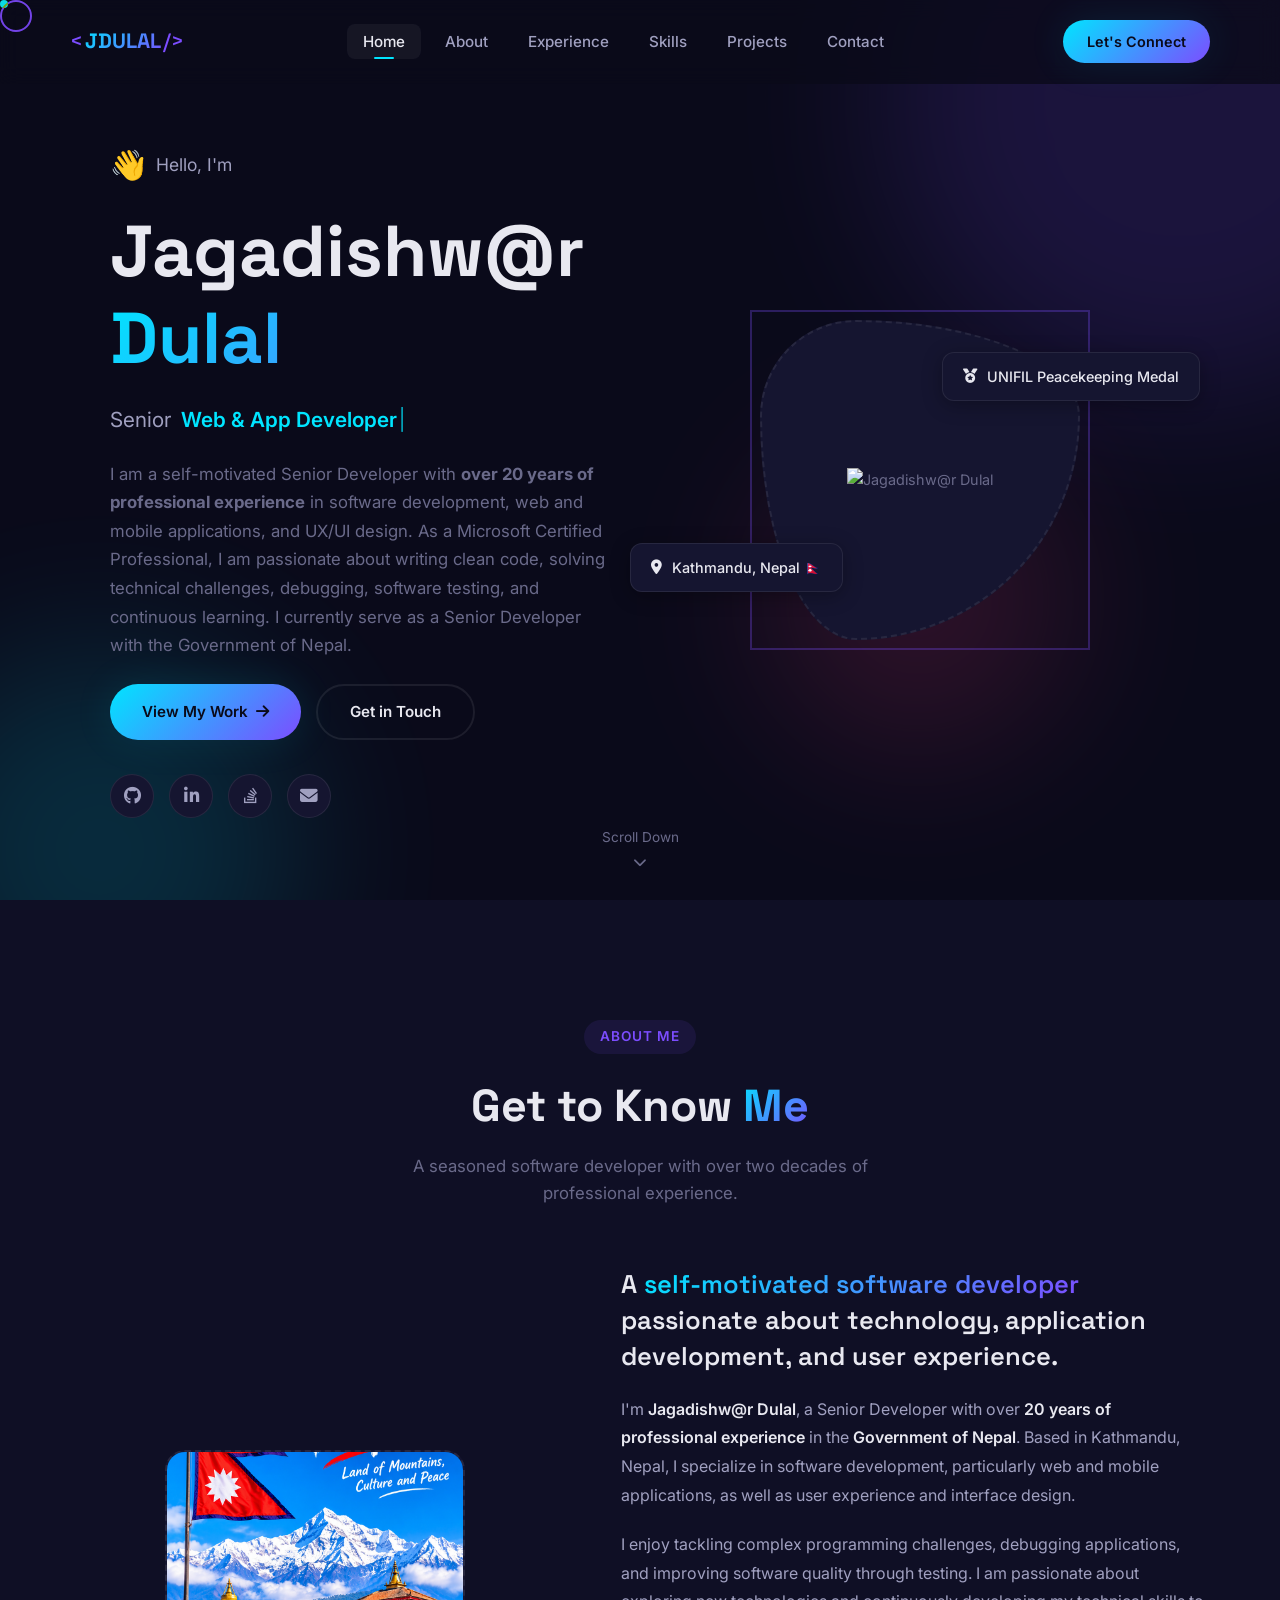
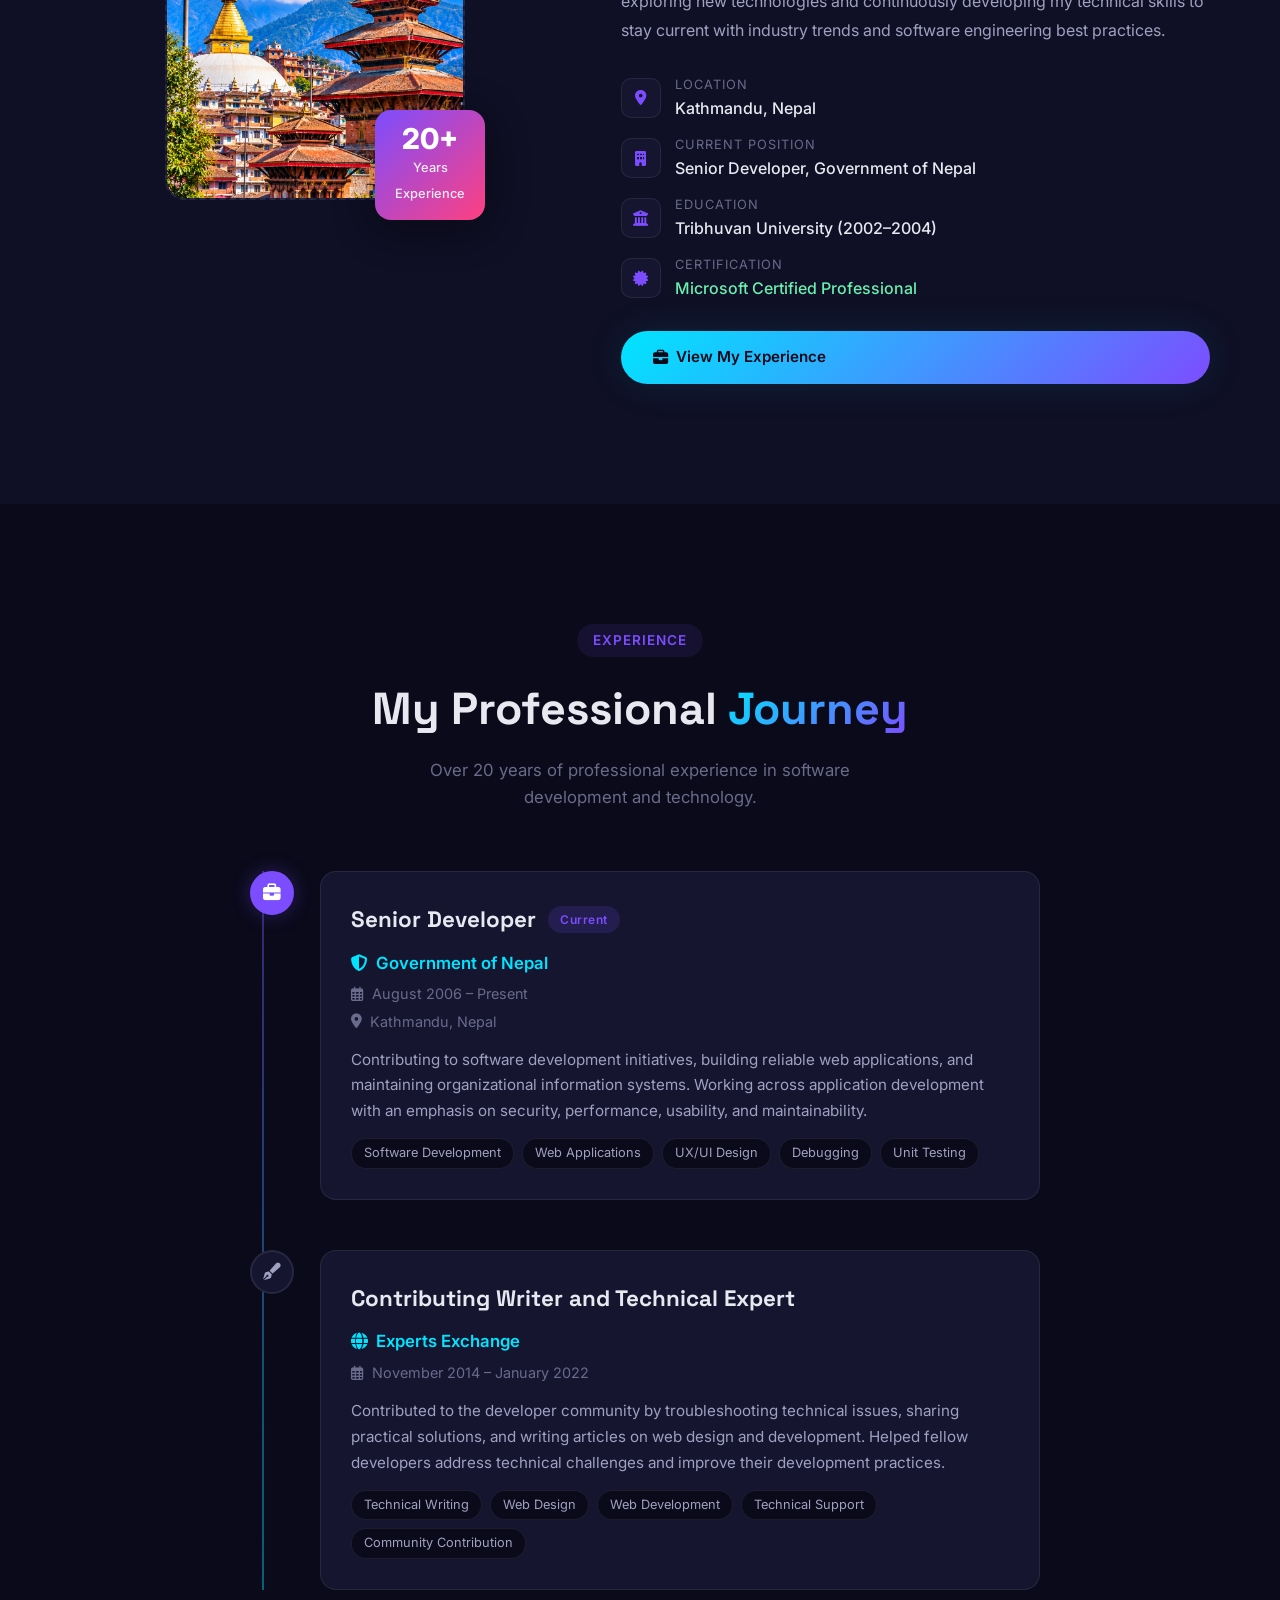
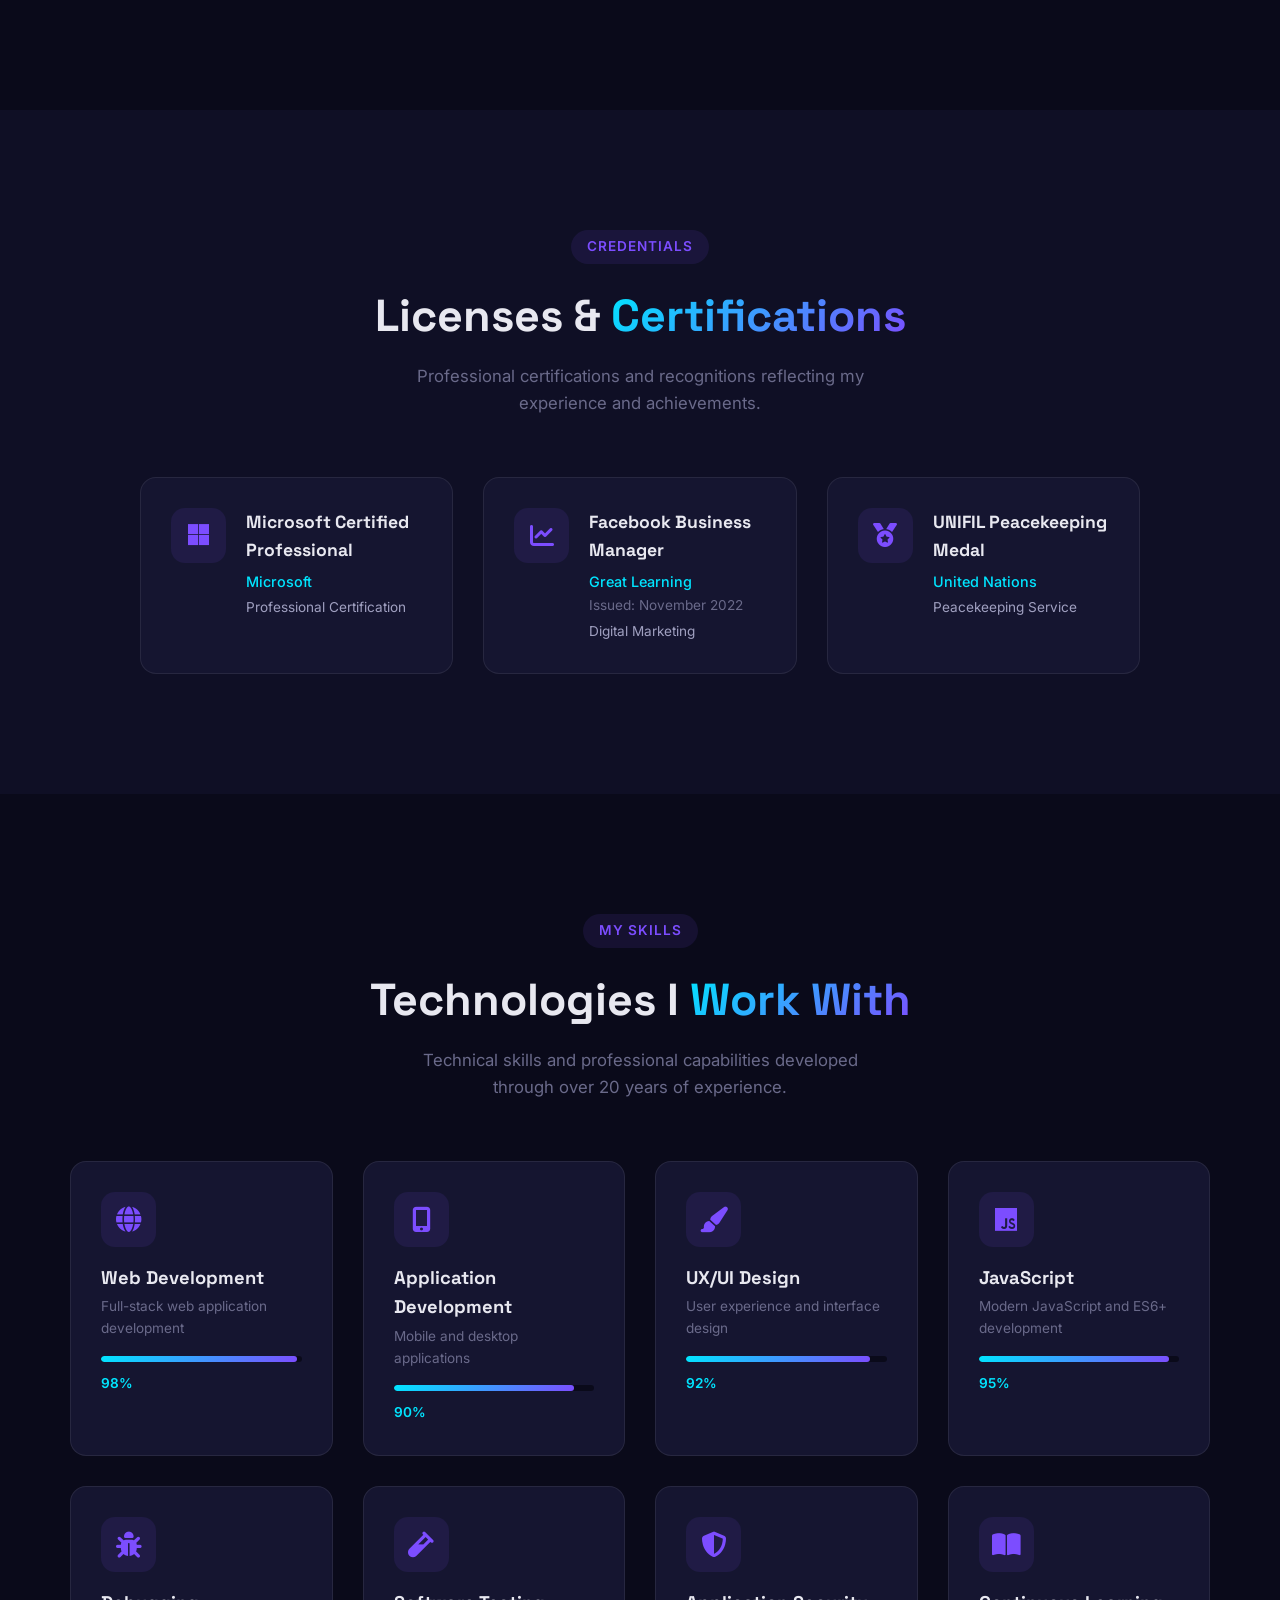
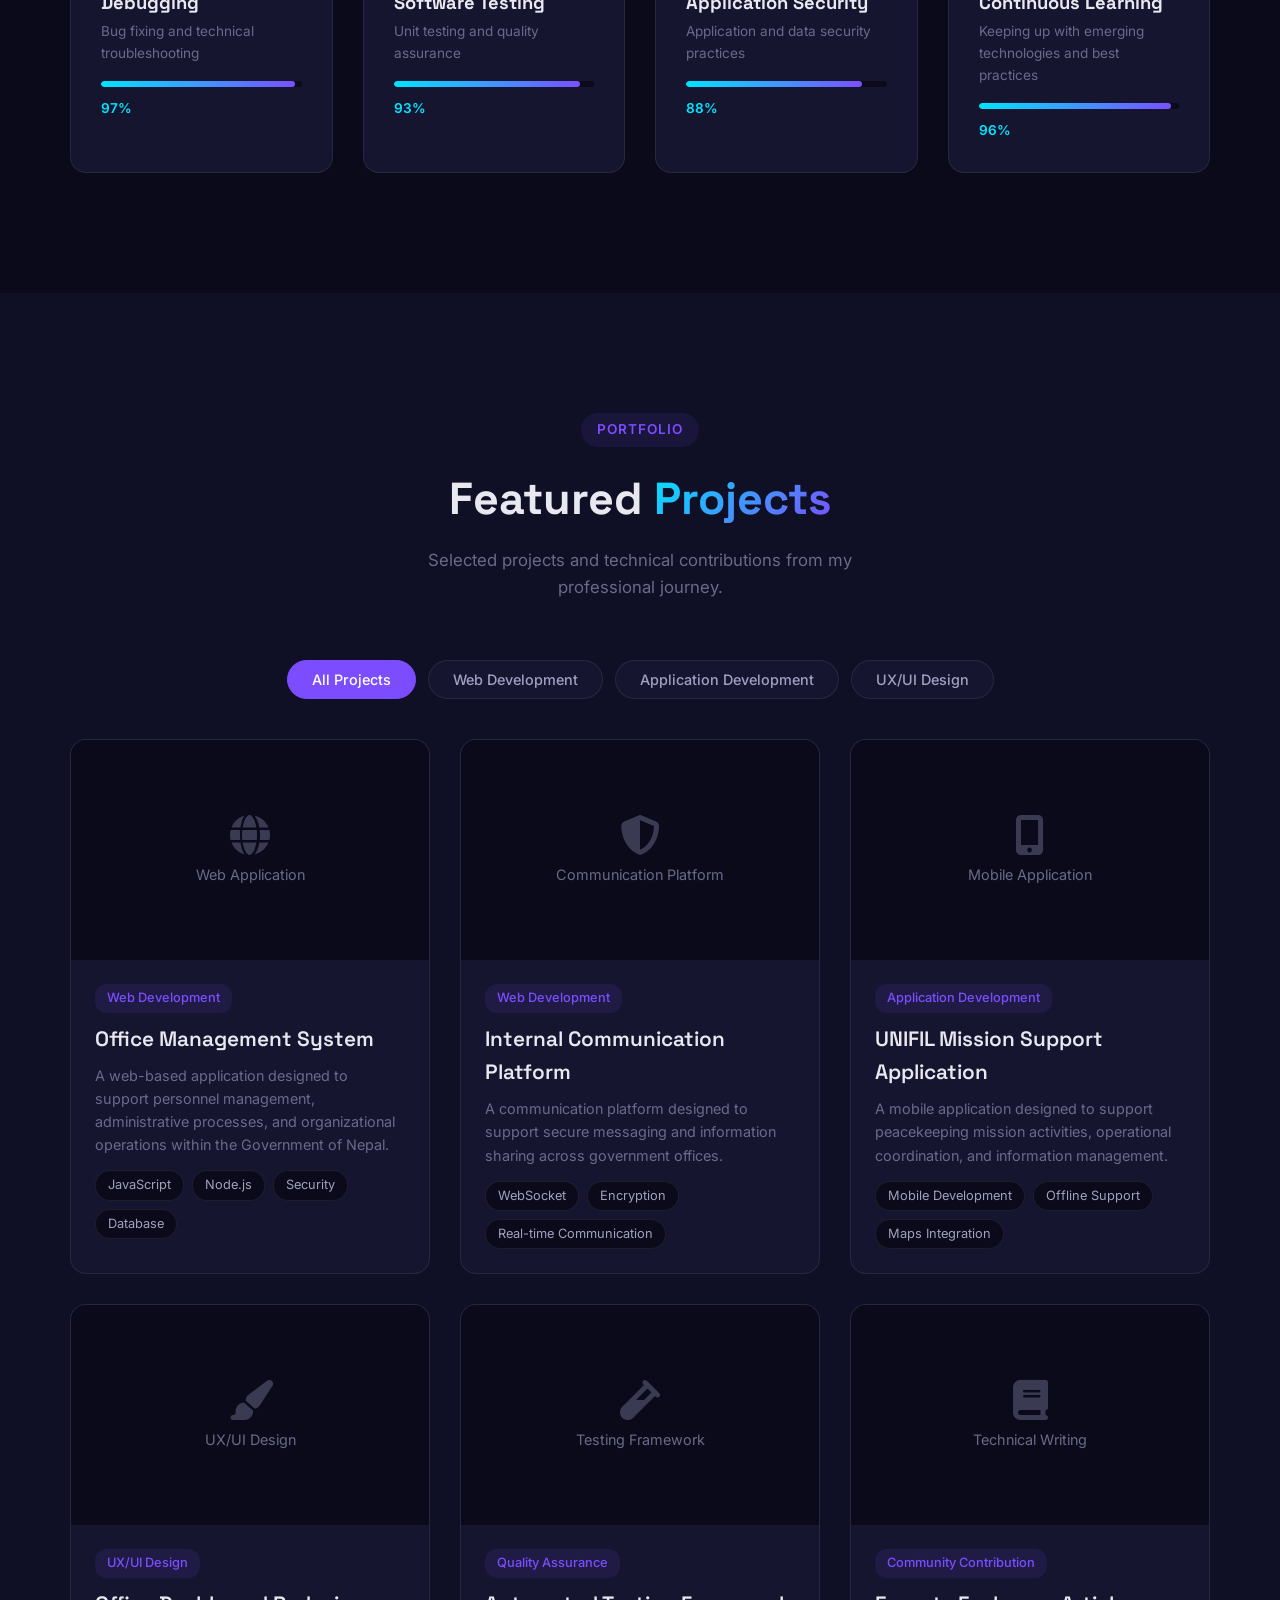
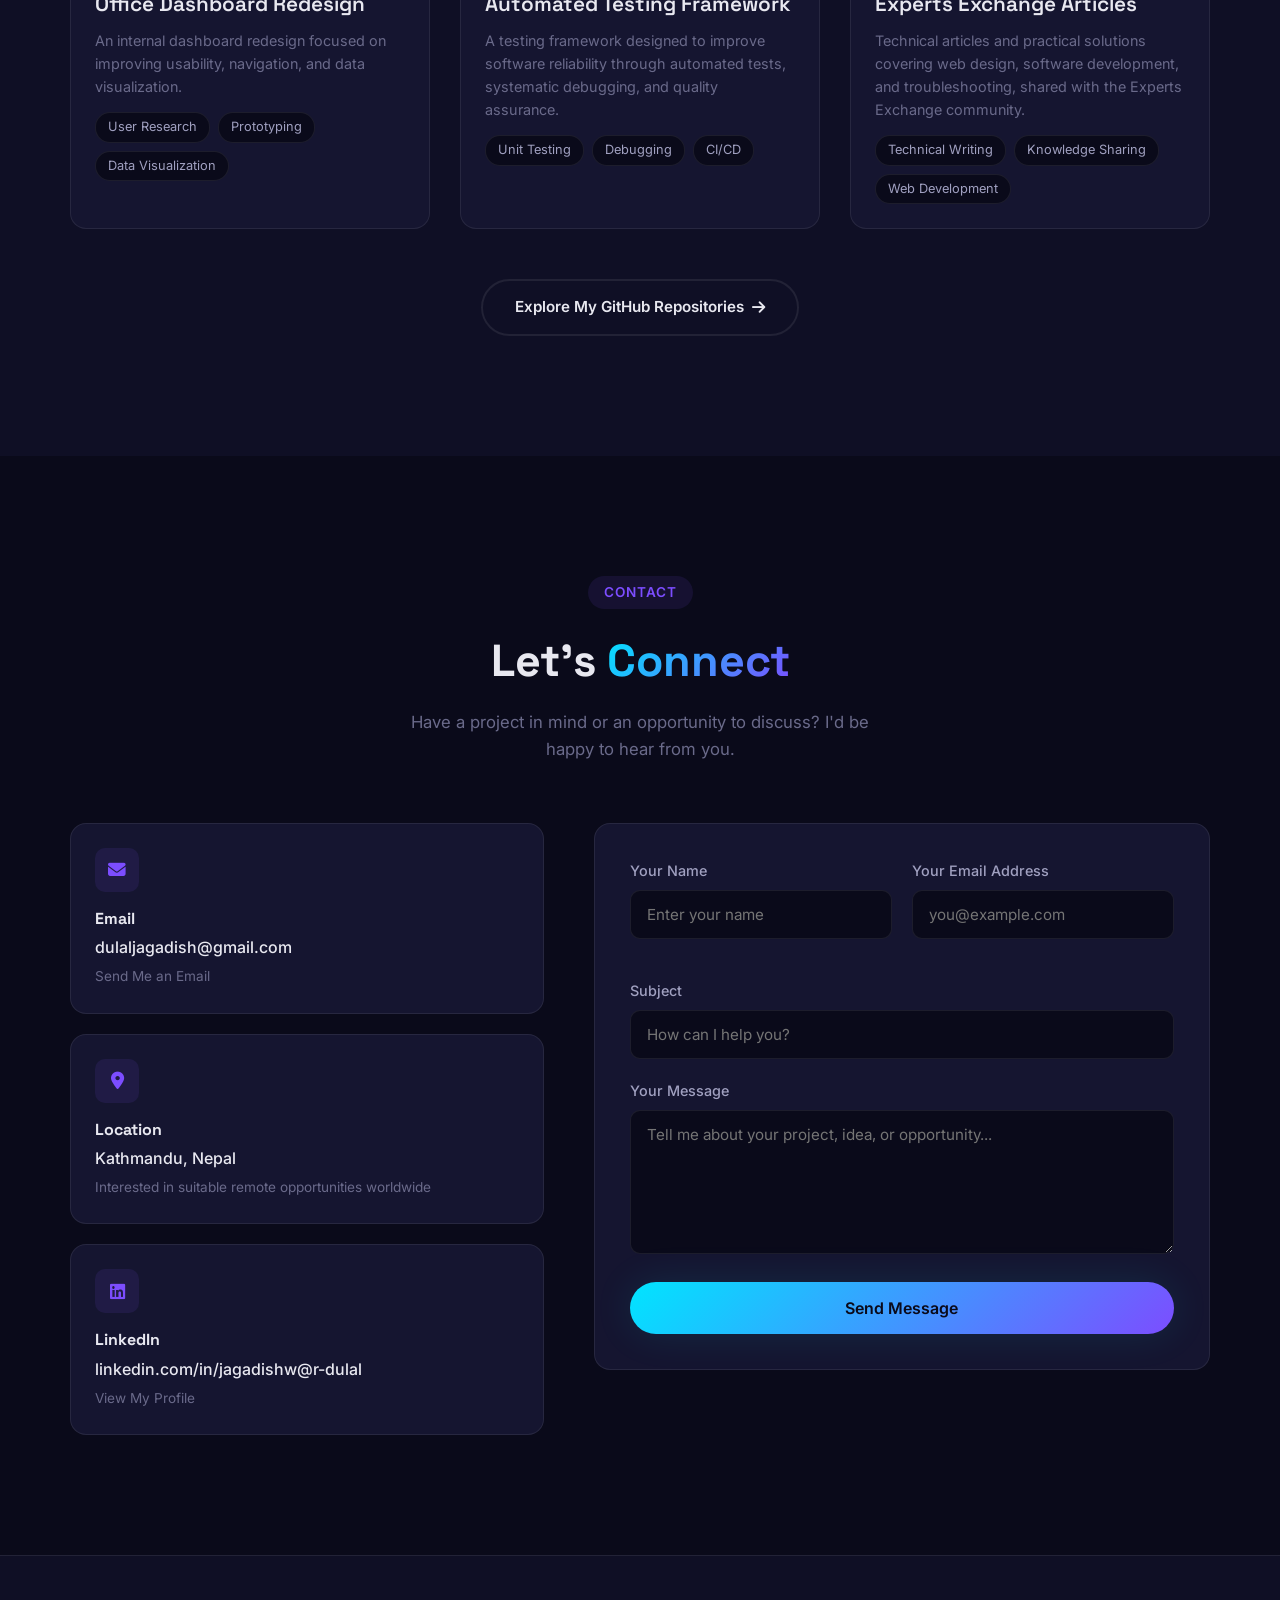
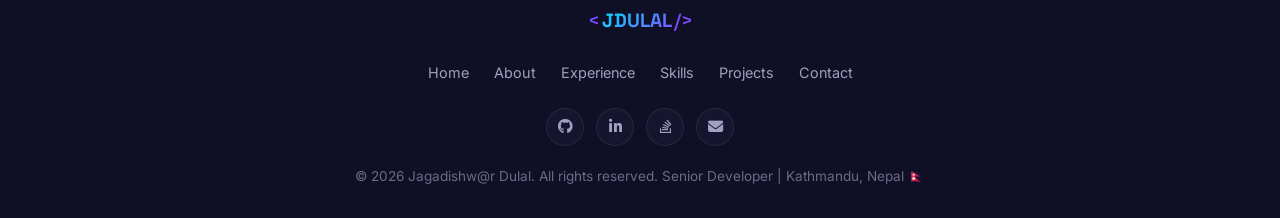
==== commit aaf48869: "Refresh portfolio profile and assets Update the homepage profile details, contact links, and images;" ====
--- a/index.html
+++ b/index.html
@@ -6,19 +6,19 @@
     <meta name="viewport" content="width=device-width, initial-scale=1.0">
 
     <!-- SEO META TAGS -->
-    <title>Jagadishwor Dulal | Senior Developer | Kathmandu, Nepal</title>
+    <title>Jagadishw@r Dulal | Senior Developer | Kathmandu, Nepal</title>
     <meta name="description"
-        content="Jagadishwor Dulal is a Senior Developer with over 20 years of professional experience in software development, web and mobile applications, and UX/UI design. Microsoft Certified Professional based in Kathmandu, Nepal.">
+        content="Jagadishw@r Dulal is a Senior Developer with over 20 years of professional experience in software development, web and mobile applications, and UX/UI design. Microsoft Certified Professional based in Kathmandu, Nepal.">
     <meta name="keywords"
-        content="Jagadishwor Dulal, Senior Developer, Software Developer, Government of Nepal, Kathmandu, Nepal, Web Developer, App Developer, UX/UI Design, Microsoft Certified Professional, JavaScript, Software Testing">
-    <meta name="author" content="Jagadishwor Dulal">
+        content="Jagadishw@r Dulal, Senior Developer, Software Developer, Government of Nepal, Kathmandu, Nepal, Web Developer, App Developer, UX/UI Design, Microsoft Certified Professional, JavaScript, Software Testing">
+    <meta name="author" content="Jagadishw@r Dulal">
     <meta name="robots" content="index, follow">
     <link rel="canonical" href="https://jdulal.vercel.app/">
 
     <!-- Open Graph / Social Sharing -->
-    <meta property="og:title" content="Jagadishwor Dulal | Senior Software Developer">
+    <meta property="og:title" content="Jagadishw@r Dulal | Senior Software Developer">
     <meta property="og:description"
-        content="Explore the professional portfolio of Jagadishwor Dulal, a Senior Developer with over 20 years of experience in software development, web applications, and UX/UI design.">
+        content="Explore the professional portfolio of Jagadishw@r Dulal, a Senior Developer with over 20 years of experience in software development, web applications, and UX/UI design.">
     <meta property="og:type" content="website">
     <meta property="og:url" content="https://jdulal.vercel.app/">
     <meta property="og:image" content="https://jdulal.vercel.app/images/og-image.jpg">
@@ -28,7 +28,7 @@
 
     <!-- Twitter Card -->
     <meta name="twitter:card" content="summary_large_image">
-    <meta name="twitter:title" content="Jagadishwor Dulal | Senior Developer">
+    <meta name="twitter:title" content="Jagadishw@r Dulal | Senior Developer">
     <meta name="twitter:description"
         content="Senior Software Developer with over 20 years of experience. Microsoft Certified Professional based in Kathmandu, Nepal.">
     <meta name="twitter:image" content="https://jdulal.vercel.app/images/og-image.jpg">
@@ -55,13 +55,13 @@
     {
         "@context": "https://schema.org",
         "@type": "Person",
-        "name": "Jagadishwor Dulal",
+        "name": "Jagadishw@r Dulal",
         "alternateName": "jdulal",
         "jobTitle": "Senior Developer",
         "url": "https://jdulal.vercel.app/",
         "sameAs": [
             "https://github.com/jdulal",
-            "https://linkedin.com/in/jagadishwor-dulal"
+            "https://linkedin.com/in/jagadishw@r-dulal"
         ],
         "description": "Senior Developer with over 20 years of professional experience in software development, web and mobile applications, and UX/UI design. Microsoft Certified Professional based in Kathmandu, Nepal.",
         "address": {
@@ -95,7 +95,7 @@
     <!-- NAVIGATION -->
     <nav class="navbar" id="navbar" aria-label="Main navigation">
         <div class="nav-container">
-<a href="#home" class="nav-logo" aria-label="Jagadishwor Dulal - Home">
+<a href="#home" class="nav-logo" aria-label="Jagadishw@r Dulal - Home">
                 <span class="logo-bracket">&lt;</span>
                 <span class="logo-text">JDULAL</span>
                 <span class="logo-bracket">/&gt;</span>
@@ -140,7 +140,7 @@
                 </div>
 
                 <h1 class="hero-title">
-                    <span class="title-line">Jagadishwor</span>
+                    <span class="title-line">Jagadishw@r</span>
                     <span class="title-accent">Dulal</span>
                 </h1>
 
@@ -178,14 +178,14 @@
                     <a href="https://github.com/jdulal" class="social-link" aria-label="GitHub Profile" target="_blank"
                         rel="noopener noreferrer"><i class="fab fa-github"></i></a>
                     
-                    <a href="https://linkedin.com/in/jagadishwor-dulal" class="social-link" aria-label="LinkedIn Profile" target="_blank"
+                    <a href="https://linkedin.com/in/jagadishw@r-dulal" class="social-link" aria-label="LinkedIn Profile" target="_blank"
                         rel="noopener noreferrer"><i class="fab fa-linkedin-in"></i></a>
                     
                     <a href="https://stackoverflow.com/users/jdulal" class="social-link" aria-label="Stack Overflow Profile" target="_blank"
                         rel="noopener noreferrer"><i class="fab fa-stack-overflow"></i></a>
                     
                     <!-- Replace with your actual professional email address -->
-                    <a href="mailto:jdulal@example.com" class="social-link" aria-label="Email"><i class="fas fa-envelope"></i></a>
+                    <a href="mailto:dulaljagadish@gmail.com" class="social-link" aria-label="Email"><i class="fas fa-envelope"></i></a>
                 </div>
 
             </div>
@@ -194,11 +194,7 @@
 
                 <div class="hero-image-wrapper">
                     <div class="hero-image-placeholder">
-                        <!-- Replace with your professional photograph -->
-                        <div class="placeholder-icon" aria-hidden="true">
-                            <i class="fas fa-user-tie"></i>
-                        </div>
-                        <p class="placeholder-text">Your Photo</p>
+                    <p class="placeholder-text"><img src="https://avatars.githubusercontent.com/u/39839?v=4" alt="Jagadishw@r Dulal"></p>
                     </div>
                     <div class="hero-image-border"></div>
                 </div>
@@ -225,7 +221,7 @@
     </section>
 
     <!-- ABOUT SECTION -->
-    <section class="about" id="about" aria-label="About Jagadishwor Dulal">
+    <section class="about" id="about" aria-label="About Jagadishw@r Dulal">
 
         <div class="section-container">
 
@@ -243,12 +239,7 @@
                     <div class="about-image-wrapper">
 
                         <div class="about-image-placeholder">
-                            <!-- Add your photograph:
-                                                                                    <img src="images/about-me.jpg"
-                                                                                         alt="Jagadishwor Dulal, Senior Developer">
-                                                                                    -->
-                            <i class="fas fa-image" aria-hidden="true"></i>
-                            <span>About Image</span>
+                                                                                    <img src="images/meronepal.png" alt="My Pride My Nepal" class="about-image">
                         </div>
 <div class="about-experience-badge" aria-label="Over 20 years of experience">
                             <span class="exp-number">20+</span>
@@ -266,7 +257,7 @@
                     </h3>
 
                     <p class="about-paragraph">
-                        I'm <strong>Jagadishwor Dulal</strong>, a Senior Developer
+                        I'm <strong>Jagadishw@r Dulal</strong>, a Senior Developer
                         with over <strong>20 years of professional experience</strong>
                         in the <strong>Government of Nepal</strong>. Based in
                         Kathmandu, Nepal, I specialize in software development,
@@ -799,7 +790,7 @@
     </section>
 
     <!-- CONTACT SECTION -->
-    <section class="contact" id="contact" aria-label="Contact Jagadishwor Dulal">
+    <section class="contact" id="contact" aria-label="Contact Jagadishw@r Dulal">
 
         <div class="section-container">
 
@@ -819,8 +810,8 @@
                         <div class="contact-card-icon"><i class="fas fa-envelope" aria-hidden="true"></i></div>
                         <h4>Email</h4>
                         <!-- Replace the placeholder with your actual email -->
-                        <p>jdulal@example.com</p>
-                        <a href="mailto:jdulal@example.com">Send Me an Email</a>
+                        <p>dulaljagadish@gmail.com</p>
+                        <a href="mailto:dulaljagadish@gmail.com">Send Me an Email</a>
                     </div>
 
                     <div class="contact-card">
@@ -833,8 +824,8 @@
                     <div class="contact-card">
                         <div class="contact-card-icon"><i class="fab fa-linkedin" aria-hidden="true"></i></div>
                         <h4>LinkedIn</h4>
-                        <p>linkedin.com/in/jagadishwor-dulal</p>
-                        <a href="https://linkedin.com/in/jagadishwor-dulal" target="_blank" rel="noopener noreferrer">View My Profile</a>
+                        <p>linkedin.com/in/jagadishw@r-dulal</p>
+                        <a href="https://linkedin.com/in/jagadishw@r-dulal" target="_blank" rel="noopener noreferrer">View My Profile</a>
                     </div>
 
                 </div>
@@ -905,23 +896,23 @@
     <i class="fab fa-github"></i>
 </a>
 
-<a href="https://linkedin.com/in/jagadishwor-dulal" aria-label="LinkedIn Profile" target="_blank"
+<a href="https://linkedin.com/in/jagadishw@r-dulal" aria-label="LinkedIn Profile" target="_blank"
     rel="noopener noreferrer">
     <i class="fab fa-linkedin-in"></i>
 </a>
 
-<a href="https://stackoverflow.com/users/jdulal" aria-label="Stack Overflow Profile" target="_blank"
+<a href="https://stackoverflow.com/users/2399116/jagadish-dulal" aria-label="Stack Overflow Profile" target="_blank"
     rel="noopener noreferrer">
     <i class="fab fa-stack-overflow"></i>
 </a>
 
-<a href="mailto:jdulal@example.com" aria-label="Email">
+<a href="mailto:dulaljagadish@gmail.com" aria-label="Email">
     <i class="fas fa-envelope"></i>
 </a>
 
             </div>
 <p class="footer-copy">
-    &copy; 2026 Jagadishwor Dulal. All rights reserved.
+    &copy; 2026 Jagadishw@r Dulal. All rights reserved.
     Senior Developer | Kathmandu, Nepal 🇳🇵
 </p>
 
